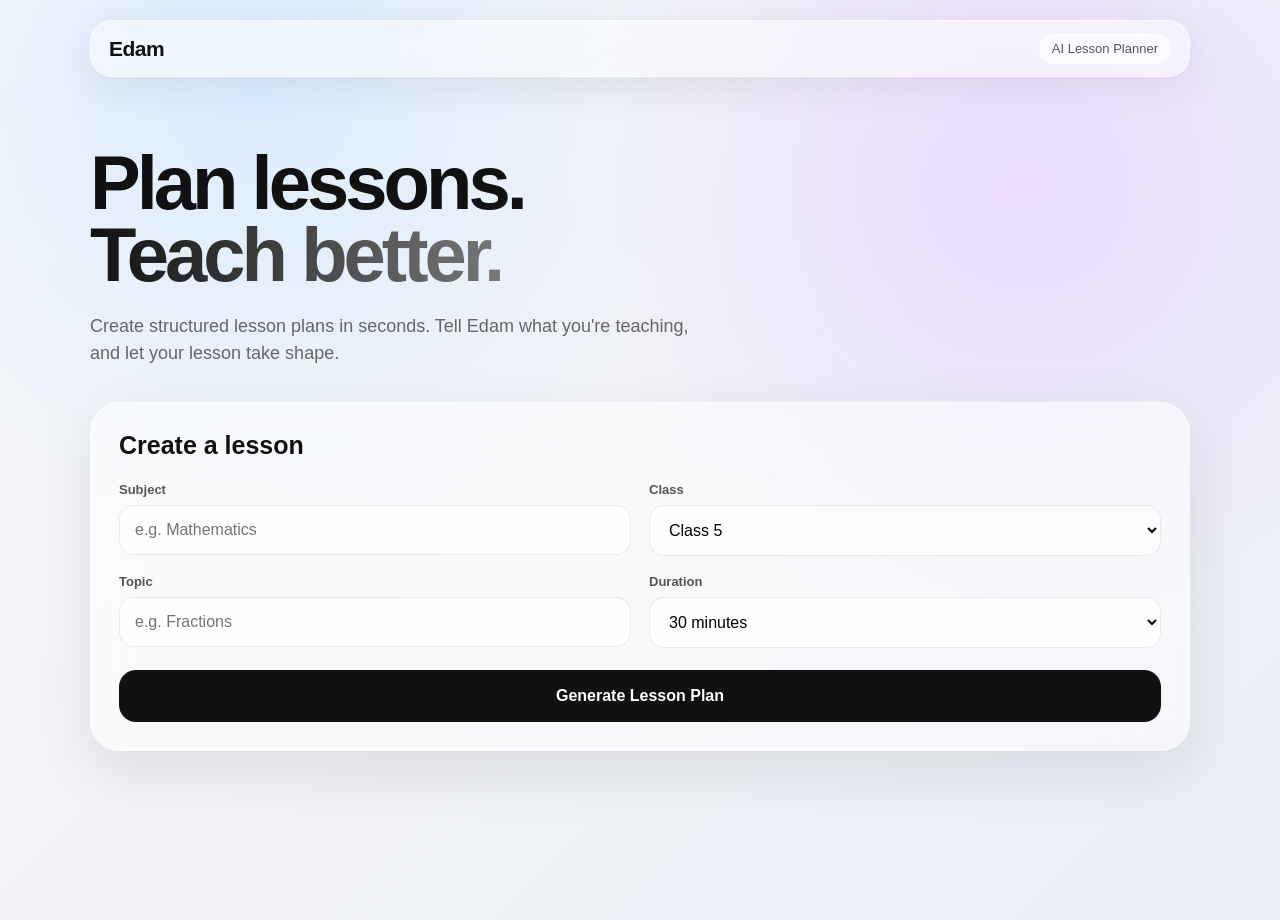
==== index.html @ 09aff88a "Enhance index.html with styling and layout improvements Updated HTML structure and added styles for " ====
<!DOCTYPE html>
<html lang="en">
<head>
  <meta charset="UTF-8">
  <meta name="viewport" content="width=device-width, initial-scale=1.0">
  <title>Edam — AI Lesson Planner</title>

  <style>
    * {
      box-sizing: border-box;
      margin: 0;
      padding: 0;
    }

    body {
      font-family: -apple-system, BlinkMacSystemFont, "SF Pro Display",
        "SF Pro Text", Inter, sans-serif;
      min-height: 100vh;
      color: #111;
      background:
        radial-gradient(circle at 20% 10%, #dcecff 0, transparent 35%),
        radial-gradient(circle at 80% 20%, #eadcff 0, transparent 35%),
        linear-gradient(135deg, #f7f7f9, #e9edf5);
    }

    .nav {
      width: min(1100px, calc(100% - 32px));
      margin: 20px auto;
      padding: 12px 18px;
      display: flex;
      align-items: center;
      justify-content: space-between;
      border: 1px solid rgba(255,255,255,.65);
      border-radius: 22px;
      background: rgba(255,255,255,.45);
      backdrop-filter: blur(24px);
      -webkit-backdrop-filter: blur(24px);
      box-shadow: 0 10px 40px rgba(0,0,0,.08);
    }

    .logo {
      font-size: 21px;
      font-weight: 700;
      letter-spacing: -0.5px;
    }

    .badge {
      padding: 8px 13px;
      border-radius: 999px;
      background: rgba(255,255,255,.65);
      font-size: 13px;
      color: #555;
    }

    .hero {
      width: min(1100px, calc(100% - 32px));
      margin: 70px auto 30px;
    }

    .hero h1 {
      font-size: clamp(42px, 7vw, 76px);
      letter-spacing: -4px;
      line-height: .95;
      max-width: 800px;
    }

    .hero h1 span {
      background: linear-gradient(90deg, #111, #777);
      -webkit-background-clip: text;
      -webkit-text-fill-color: transparent;
    }

    .hero p {
      margin-top: 22px;
      font-size: 18px;
      color: #666;
      max-width: 600px;
      line-height: 1.5;
    }

    .panel {
      width: min(1100px, calc(100% - 32px));
      margin: 35px auto 80px;
      padding: 28px;
      border-radius: 30px;
      background: rgba(255,255,255,.55);
      border: 1px solid rgba(255,255,255,.7);
      backdrop-filter: blur(30px);
      -webkit-backdrop-filter: blur(30px);
      box-shadow: 0 20px 60px rgba(0,0,0,.09);
    }

    .panel h2 {
      font-size: 25px;
      margin-bottom: 22px;
    }

    .grid {
      display: grid;
      grid-template-columns: repeat(2, 1fr);
      gap: 18px;
    }

    .field {
      display: flex;
      flex-direction: column;
      gap: 8px;
    }

    label {
      font-size: 13px;
      font-weight: 600;
      color: #555;
    }

    input,
    select {
      width: 100%;
      padding: 15px;
      border: 1px solid rgba(0,0,0,.08);
      border-radius: 15px;
      background: rgba(255,255,255,.75);
      font: inherit;
      outline: none;
      transition: .2s;
    }

    input:focus,
    select:focus {
      border-color: #777;
      box-shadow: 0 0 0 4px rgba(0,0,0,.05);
    }

    .generate {
      width: 100%;
      margin-top: 22px;
      padding: 17px;
      border: none;
      border-radius: 17px;
      background: #111;
      color: white;
      font-size: 16px;
      font-weight: 600;
      cursor: pointer;
      transition: .2s;
    }

    .generate:hover {
      transform: translateY(-2px);
      box-shadow: 0 10px 25px rgba(0,0,0,.18);
    }

    .result {
      display: none;
      margin-top: 25px;
      padding: 25px;
      border-radius: 22px;
      background: rgba(255,255,255,.65);
      border: 1px solid rgba(255,255,255,.8);
    }

    .result h3 {
      margin-bottom: 15px;
      font-size: 22px;
    }

    .result p,
    .result li {
      color: #444;
      line-height: 1.6;
    }

    .result ul {
      padding-left: 22px;
    }

    .loading {
      opacity: .6;
      pointer-events: none;
    }

    @media (max-width: 650px) {
      .grid {
        grid-template-columns: 1fr;
      }

      .hero {
        margin-top: 50px;
      }

      .panel {
        padding: 20px;
      }

      .hero h1 {
        letter-spacing: -2px;
      }
    }
  </style>
</head>

<body>

  <nav class="nav">
    <div class="logo">Edam</div>
    <div class="badge">AI Lesson Planner</div>
  </nav>

  <section class="hero">
    <h1>Plan lessons.<br><span>Teach better.</span></h1>
    <p>
      Create structured lesson plans in seconds. Tell Edam what you're
      teaching, and let your lesson take shape.
    </p>
  </section>

  <main class="panel">
    <h2>Create a lesson</h2>

    <div class="grid">

      <div class="field">
        <label for="subject">Subject</label>
        <input id="subject" type="text" placeholder="e.g. Mathematics">
      </div>

      <div class="field">
        <label for="classLevel">Class</label>
        <select id="classLevel">
          <option>Class 5</option>
          <option>Class 6</option>
          <option>Class 7</option>
          <option>Class 8</option>
          <option>Class 9</option>
          <option>Class 10</option>
          <option>Class 11</option>
          <option>Class 12</option>
        </select>
      </div>

      <div class="field">
        <label for="topic">Topic</label>
        <input id="topic" type="text" placeholder="e.g. Fractions">
      </div>

      <div class="field">
        <label for="duration">Duration</label>
        <select id="duration">
          <option>30 minutes</option>
          <option>45 minutes</option>
          <option>60 minutes</option>
          <option>90 minutes</option>
        </select>
      </div>

    </div>

    <button class="generate" onclick="generateLesson()">
      Generate Lesson Plan
    </button>

    <div class="result" id="result"></div>
  </main>

  <script>
    function generateLesson() {
      const subject = document.getElementById("subject").value.trim();
      const topic = document.getElementById("topic").value.trim();
      const classLevel = document.getElementById("classLevel").value;
      const duration = document.getElementById("duration").value;

      const result = document.getElementById("result");
      const button = document.querySelector(".generate");

      if (!subject || !topic) {
        alert("Please enter a subject and topic.");
        return;
      }

      button.classList.add("loading");
      button.textContent = "Creating lesson...";

      setTimeout(() => {
        result.style.display = "block";

        result.innerHTML = `
          <h3>${topic} — ${subject}</h3>

          <p><strong>Class:</strong> ${classLevel}</p>
          <p><strong>Duration:</strong> ${duration}</p>

          <br>

          <p><strong>Learning objectives</strong></p>
          <ul>
            <li>Understand the key concepts of ${topic}.</li>
            <li>Explain the topic using simple examples.</li>
            <li>Apply the concept to a practical problem.</li>
          </ul>

          <br>

          <p><strong>Lesson structure</strong></p>
          <ul>
            <li>5 min — Introduction and warm-up</li>
            <li>15 min — Explain the core concept</li>
            <li>15 min — Guided examples</li>
            <li>10 min — Student activity</li>
            <li>5 min — Review and assessment</li>
          </ul>
        `;

        button.classList.remove("loading");
        button.textContent = "Generate Lesson Plan";

        result.scrollIntoView({
          behavior: "smooth",
          block: "center"
        });

      }, 700);
    }
  </script>

</body>
</html>
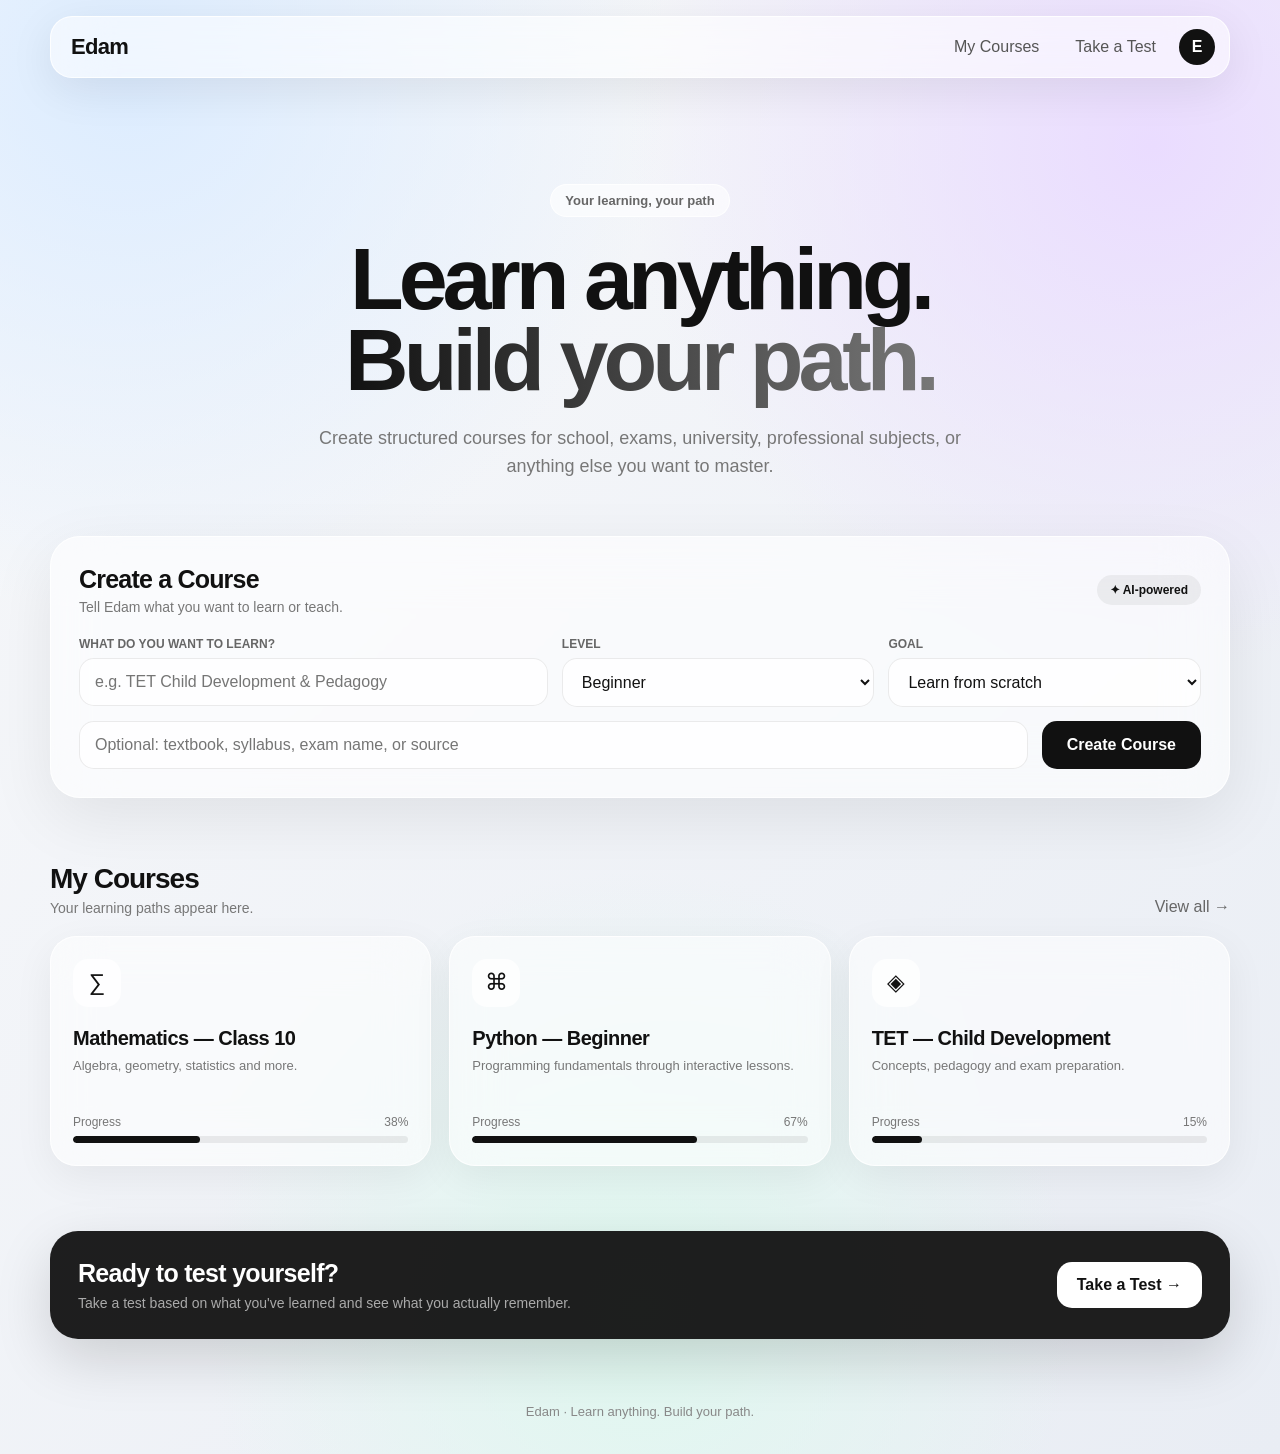
==== commit a49acbed: "Refactor index.html for improved layout and styles Updated the title and various styles in the HTML " ====
--- a/index.html
+++ b/index.html
@@ -3,7 +3,7 @@
 <head>
   <meta charset="UTF-8">
   <meta name="viewport" content="width=device-width, initial-scale=1.0">
-  <title>Edam — AI Lesson Planner</title>
+  <title>Edam — Learn Anything</title>
 
   <style>
     * {
@@ -12,56 +12,129 @@
       padding: 0;
     }
 
+    :root {
+      --text: #111;
+      --muted: #777;
+      --glass: rgba(255,255,255,.58);
+      --border: rgba(255,255,255,.8);
+    }
+
     body {
       font-family: -apple-system, BlinkMacSystemFont, "SF Pro Display",
         "SF Pro Text", Inter, sans-serif;
       min-height: 100vh;
-      color: #111;
+      color: var(--text);
       background:
-        radial-gradient(circle at 20% 10%, #dcecff 0, transparent 35%),
-        radial-gradient(circle at 80% 20%, #eadcff 0, transparent 35%),
-        linear-gradient(135deg, #f7f7f9, #e9edf5);
-    }
+        radial-gradient(circle at 10% 5%, #dcecff 0, transparent 30%),
+        radial-gradient(circle at 90% 10%, #eadcff 0, transparent 30%),
+        radial-gradient(circle at 50% 90%, #dff8ef 0, transparent 30%),
+        linear-gradient(135deg, #f8f9fb, #e9edf4);
+    }
+
+    button,
+    input,
+    select {
+      font: inherit;
+    }
+
+    /* NAV */
 
     .nav {
-      width: min(1100px, calc(100% - 32px));
-      margin: 20px auto;
-      padding: 12px 18px;
+      position: sticky;
+      top: 16px;
+      z-index: 20;
+
+      width: min(1180px, calc(100% - 32px));
+      margin: 16px auto;
+
+      padding: 12px 14px 12px 20px;
+
       display: flex;
       align-items: center;
       justify-content: space-between;
-      border: 1px solid rgba(255,255,255,.65);
+
+      border: 1px solid var(--border);
       border-radius: 22px;
-      background: rgba(255,255,255,.45);
-      backdrop-filter: blur(24px);
-      -webkit-backdrop-filter: blur(24px);
-      box-shadow: 0 10px 40px rgba(0,0,0,.08);
+
+      background: rgba(255,255,255,.55);
+      backdrop-filter: blur(28px);
+      -webkit-backdrop-filter: blur(28px);
+
+      box-shadow: 0 12px 45px rgba(0,0,0,.08);
     }
 
     .logo {
-      font-size: 21px;
-      font-weight: 700;
-      letter-spacing: -0.5px;
-    }
-
-    .badge {
-      padding: 8px 13px;
+      font-size: 22px;
+      font-weight: 750;
+      letter-spacing: -0.7px;
+    }
+
+    .nav-right {
+      display: flex;
+      align-items: center;
+      gap: 10px;
+    }
+
+    .nav-link {
+      border: none;
+      background: transparent;
+      padding: 9px 13px;
+      border-radius: 12px;
+      cursor: pointer;
+      color: #555;
+    }
+
+    .nav-link:hover {
+      background: rgba(255,255,255,.7);
+      color: #111;
+    }
+
+    .avatar {
+      width: 36px;
+      height: 36px;
+      border-radius: 50%;
+      display: grid;
+      place-items: center;
+      background: #111;
+      color: white;
+      font-weight: 650;
+    }
+
+    /* GENERAL */
+
+    .container {
+      width: min(1180px, calc(100% - 32px));
+      margin: auto;
+    }
+
+    /* HERO */
+
+    .hero {
+      padding: 90px 0 55px;
+      text-align: center;
+    }
+
+    .eyebrow {
+      display: inline-flex;
+      padding: 8px 14px;
       border-radius: 999px;
-      background: rgba(255,255,255,.65);
+
+      background: rgba(255,255,255,.6);
+      border: 1px solid rgba(255,255,255,.8);
+
+      color: #666;
       font-size: 13px;
-      color: #555;
-    }
-
-    .hero {
-      width: min(1100px, calc(100% - 32px));
-      margin: 70px auto 30px;
+      font-weight: 600;
+
+      backdrop-filter: blur(15px);
     }
 
     .hero h1 {
-      font-size: clamp(42px, 7vw, 76px);
-      letter-spacing: -4px;
-      line-height: .95;
-      max-width: 800px;
+      margin-top: 22px;
+
+      font-size: clamp(48px, 8vw, 88px);
+      line-height: .92;
+      letter-spacing: -5px;
     }
 
     .hero h1 span {
@@ -71,129 +144,409 @@
     }
 
     .hero p {
-      margin-top: 22px;
+      max-width: 650px;
+      margin: 24px auto 0;
+
+      color: var(--muted);
       font-size: 18px;
-      color: #666;
-      max-width: 600px;
-      line-height: 1.5;
-    }
-
-    .panel {
-      width: min(1100px, calc(100% - 32px));
-      margin: 35px auto 80px;
+      line-height: 1.55;
+    }
+
+    /* CREATE CARD */
+
+    .create-card {
       padding: 28px;
       border-radius: 30px;
-      background: rgba(255,255,255,.55);
-      border: 1px solid rgba(255,255,255,.7);
+
+      background: var(--glass);
+      border: 1px solid var(--border);
+
       backdrop-filter: blur(30px);
       -webkit-backdrop-filter: blur(30px);
-      box-shadow: 0 20px 60px rgba(0,0,0,.09);
-    }
-
-    .panel h2 {
+
+      box-shadow: 0 20px 65px rgba(0,0,0,.08);
+    }
+
+    .create-top {
+      display: flex;
+      align-items: center;
+      justify-content: space-between;
+      gap: 20px;
+      margin-bottom: 22px;
+    }
+
+    .create-top h2 {
       font-size: 25px;
-      margin-bottom: 22px;
-    }
-
-    .grid {
+      letter-spacing: -.8px;
+    }
+
+    .create-top p {
+      color: var(--muted);
+      font-size: 14px;
+      margin-top: 5px;
+    }
+
+    .ai-badge {
+      padding: 8px 13px;
+      border-radius: 999px;
+      background: rgba(17,17,17,.06);
+      font-size: 12px;
+      font-weight: 650;
+      white-space: nowrap;
+    }
+
+    .form-grid {
       display: grid;
-      grid-template-columns: repeat(2, 1fr);
-      gap: 18px;
-    }
-
-    .field {
-      display: flex;
-      flex-direction: column;
-      gap: 8px;
-    }
-
-    label {
-      font-size: 13px;
-      font-weight: 600;
-      color: #555;
-    }
-
-    input,
-    select {
+      grid-template-columns: 1.5fr 1fr 1fr;
+      gap: 14px;
+    }
+
+    .field label {
+      display: block;
+      margin-bottom: 7px;
+      font-size: 12px;
+      font-weight: 650;
+      color: #666;
+    }
+
+    .field input,
+    .field select {
       width: 100%;
-      padding: 15px;
+      padding: 14px 15px;
+
       border: 1px solid rgba(0,0,0,.08);
       border-radius: 15px;
+
+      outline: none;
       background: rgba(255,255,255,.75);
-      font: inherit;
+
+      color: #111;
+    }
+
+    .field input:focus,
+    .field select:focus {
+      border-color: #777;
+      box-shadow: 0 0 0 4px rgba(0,0,0,.045);
+    }
+
+    .source-row {
+      margin-top: 14px;
+      display: grid;
+      grid-template-columns: 1fr auto;
+      gap: 14px;
+    }
+
+    .source-input {
+      width: 100%;
+      padding: 14px 15px;
+
+      border: 1px solid rgba(0,0,0,.08);
+      border-radius: 15px;
+
+      background: rgba(255,255,255,.75);
       outline: none;
-      transition: .2s;
-    }
-
-    input:focus,
-    select:focus {
-      border-color: #777;
-      box-shadow: 0 0 0 4px rgba(0,0,0,.05);
-    }
-
-    .generate {
-      width: 100%;
-      margin-top: 22px;
-      padding: 17px;
+    }
+
+    .create-button {
       border: none;
-      border-radius: 17px;
+      border-radius: 15px;
+
+      padding: 0 25px;
+
       background: #111;
       color: white;
-      font-size: 16px;
-      font-weight: 600;
+
+      font-weight: 650;
       cursor: pointer;
+
       transition: .2s;
     }
 
-    .generate:hover {
+    .create-button:hover {
       transform: translateY(-2px);
       box-shadow: 0 10px 25px rgba(0,0,0,.18);
     }
 
-    .result {
+    /* COURSES */
+
+    .section {
+      margin: 65px 0;
+    }
+
+    .section-heading {
+      display: flex;
+      align-items: end;
+      justify-content: space-between;
+      margin-bottom: 20px;
+    }
+
+    .section-heading h2 {
+      font-size: 28px;
+      letter-spacing: -1px;
+    }
+
+    .section-heading p {
+      color: var(--muted);
+      margin-top: 5px;
+      font-size: 14px;
+    }
+
+    .view-all {
+      border: none;
+      background: transparent;
+      color: #666;
+      cursor: pointer;
+    }
+
+    .courses {
+      display: grid;
+      grid-template-columns: repeat(3, 1fr);
+      gap: 18px;
+    }
+
+    .course {
+      position: relative;
+      overflow: hidden;
+
+      padding: 22px;
+
+      min-height: 230px;
+
+      border-radius: 26px;
+
+      background: rgba(255,255,255,.55);
+      border: 1px solid var(--border);
+
+      backdrop-filter: blur(25px);
+      -webkit-backdrop-filter: blur(25px);
+
+      box-shadow: 0 12px 40px rgba(0,0,0,.06);
+
+      cursor: pointer;
+      transition: .25s;
+    }
+
+    .course:hover {
+      transform: translateY(-5px);
+      box-shadow: 0 20px 50px rgba(0,0,0,.1);
+    }
+
+    .course-icon {
+      width: 48px;
+      height: 48px;
+
+      display: grid;
+      place-items: center;
+
+      border-radius: 15px;
+
+      background: rgba(255,255,255,.75);
+
+      font-size: 23px;
+    }
+
+    .course h3 {
+      margin-top: 20px;
+      font-size: 20px;
+      letter-spacing: -.5px;
+    }
+
+    .course p {
+      margin-top: 7px;
+      color: var(--muted);
+      font-size: 13px;
+      line-height: 1.45;
+    }
+
+    .progress {
+      position: absolute;
+      bottom: 22px;
+      left: 22px;
+      right: 22px;
+    }
+
+    .progress-info {
+      display: flex;
+      justify-content: space-between;
+      margin-bottom: 7px;
+
+      font-size: 12px;
+      color: #777;
+    }
+
+    .progress-bar {
+      height: 7px;
+      border-radius: 999px;
+      background: rgba(0,0,0,.07);
+      overflow: hidden;
+    }
+
+    .progress-fill {
+      height: 100%;
+      width: 38%;
+      border-radius: inherit;
+      background: #111;
+    }
+
+    .course:nth-child(2) .progress-fill {
+      width: 67%;
+    }
+
+    .course:nth-child(3) .progress-fill {
+      width: 15%;
+    }
+
+    /* TEST */
+
+    .test-banner {
+      padding: 28px;
+
+      display: flex;
+      align-items: center;
+      justify-content: space-between;
+      gap: 25px;
+
+      border-radius: 28px;
+
+      background: rgba(17,17,17,.94);
+      color: white;
+
+      box-shadow: 0 20px 55px rgba(0,0,0,.15);
+    }
+
+    .test-banner h2 {
+      font-size: 25px;
+      letter-spacing: -.7px;
+    }
+
+    .test-banner p {
+      margin-top: 7px;
+      color: #aaa;
+      font-size: 14px;
+    }
+
+    .test-button {
+      border: none;
+      border-radius: 15px;
+      padding: 14px 20px;
+
+      background: white;
+      color: #111;
+
+      font-weight: 650;
+      cursor: pointer;
+      white-space: nowrap;
+    }
+
+    /* FOOTER */
+
+    footer {
+      width: min(1180px, calc(100% - 32px));
+      margin: 0 auto 35px;
+
+      text-align: center;
+      color: #888;
+      font-size: 13px;
+    }
+
+    /* MODAL */
+
+    .modal {
       display: none;
+
+      position: fixed;
+      inset: 0;
+      z-index: 100;
+
+      padding: 20px;
+
+      align-items: center;
+      justify-content: center;
+
+      background: rgba(0,0,0,.25);
+      backdrop-filter: blur(10px);
+    }
+
+    .modal-card {
+      width: min(600px, 100%);
+
+      padding: 30px;
+
+      border-radius: 28px;
+
+      background: rgba(255,255,255,.9);
+
+      box-shadow: 0 30px 100px rgba(0,0,0,.2);
+    }
+
+    .modal-card h2 {
+      font-size: 28px;
+    }
+
+    .modal-card p {
+      margin-top: 10px;
+      color: #666;
+      line-height: 1.5;
+    }
+
+    .modal-actions {
       margin-top: 25px;
-      padding: 25px;
-      border-radius: 22px;
-      background: rgba(255,255,255,.65);
-      border: 1px solid rgba(255,255,255,.8);
-    }
-
-    .result h3 {
-      margin-bottom: 15px;
-      font-size: 22px;
-    }
-
-    .result p,
-    .result li {
-      color: #444;
-      line-height: 1.6;
-    }
-
-    .result ul {
-      padding-left: 22px;
-    }
-
-    .loading {
-      opacity: .6;
-      pointer-events: none;
-    }
-
-    @media (max-width: 650px) {
-      .grid {
+      display: flex;
+      justify-content: flex-end;
+      gap: 10px;
+    }
+
+    .close-button {
+      border: none;
+      padding: 12px 18px;
+      border-radius: 13px;
+      background: #eee;
+      cursor: pointer;
+    }
+
+    @media (max-width: 800px) {
+      .form-grid {
         grid-template-columns: 1fr;
       }
 
+      .source-row {
+        grid-template-columns: 1fr;
+      }
+
+      .create-button {
+        padding: 15px;
+      }
+
+      .courses {
+        grid-template-columns: 1fr;
+      }
+
+      .test-banner {
+        align-items: flex-start;
+        flex-direction: column;
+      }
+    }
+
+    @media (max-width: 550px) {
+      .nav-link {
+        display: none;
+      }
+
       .hero {
-        margin-top: 50px;
-      }
-
-      .panel {
+        padding-top: 65px;
+      }
+
+      .hero h1 {
+        letter-spacing: -3px;
+      }
+
+      .create-card {
         padding: 20px;
       }
 
-      .hero h1 {
-        letter-spacing: -2px;
+      .create-top {
+        align-items: flex-start;
+        flex-direction: column;
       }
     }
   </style>
@@ -203,123 +556,442 @@
 
   <nav class="nav">
     <div class="logo">Edam</div>
-    <div class="badge">AI Lesson Planner</div>
+
+    <div class="nav-right">
+      <button class="nav-link" onclick="scrollToCourses()">My Courses</button>
+      <button class="nav-link" onclick="openTest()">Take a Test</button>
+      <div class="avatar">E</div>
+    </div>
   </nav>
 
-  <section class="hero">
-    <h1>Plan lessons.<br><span>Teach better.</span></h1>
+
+  <section class="hero container">
+
+    <div class="eyebrow">Your learning, your path</div>
+
+    <h1>
+      Learn anything.<br>
+      <span>Build your path.</span>
+    </h1>
+
     <p>
-      Create structured lesson plans in seconds. Tell Edam what you're
-      teaching, and let your lesson take shape.
+      Create structured courses for school, exams, university,
+      professional subjects, or anything else you want to master.
     </p>
+
   </section>
 
-  <main class="panel">
-    <h2>Create a lesson</h2>
-
-    <div class="grid">
-
-      <div class="field">
-        <label for="subject">Subject</label>
-        <input id="subject" type="text" placeholder="e.g. Mathematics">
+
+  <main class="container">
+
+    <section class="create-card">
+
+      <div class="create-top">
+
+        <div>
+          <h2>Create a Course</h2>
+          <p>Tell Edam what you want to learn or teach.</p>
+        </div>
+
+        <div class="ai-badge">
+          ✦ AI-powered
+        </div>
+
       </div>
 
-      <div class="field">
-        <label for="classLevel">Class</label>
-        <select id="classLevel">
-          <option>Class 5</option>
-          <option>Class 6</option>
-          <option>Class 7</option>
-          <option>Class 8</option>
-          <option>Class 9</option>
-          <option>Class 10</option>
-          <option>Class 11</option>
-          <option>Class 12</option>
-        </select>
+
+      <div class="form-grid">
+
+        <div class="field">
+          <label>WHAT DO YOU WANT TO LEARN?</label>
+
+          <input
+            id="courseName"
+            type="text"
+            placeholder="e.g. TET Child Development & Pedagogy"
+          >
+        </div>
+
+
+        <div class="field">
+          <label>LEVEL</label>
+
+          <select id="level">
+            <option>Beginner</option>
+            <option>School</option>
+            <option>High School</option>
+            <option>University</option>
+            <option>Competitive Exam</option>
+            <option>Professional</option>
+            <option>Advanced</option>
+          </select>
+        </div>
+
+
+        <div class="field">
+          <label>GOAL</label>
+
+          <select id="goal">
+            <option>Learn from scratch</option>
+            <option>Prepare for an exam</option>
+            <option>Revise</option>
+            <option>Teach this subject</option>
+            <option>Master the subject</option>
+          </select>
+        </div>
+
       </div>
 
-      <div class="field">
-        <label for="topic">Topic</label>
-        <input id="topic" type="text" placeholder="e.g. Fractions">
+
+      <div class="source-row">
+
+        <input
+          id="source"
+          class="source-input"
+          type="text"
+          placeholder="Optional: textbook, syllabus, exam name, or source"
+        >
+
+        <button class="create-button" onclick="createCourse()">
+          Create Course
+        </button>
+
       </div>
 
-      <div class="field">
-        <label for="duration">Duration</label>
-        <select id="duration">
-          <option>30 minutes</option>
-          <option>45 minutes</option>
-          <option>60 minutes</option>
-          <option>90 minutes</option>
-        </select>
+    </section>
+
+
+    <section class="section" id="coursesSection">
+
+      <div class="section-heading">
+
+        <div>
+          <h2>My Courses</h2>
+          <p>Your learning paths appear here.</p>
+        </div>
+
+        <button class="view-all">
+          View all →
+        </button>
+
       </div>
 
+
+      <div class="courses" id="courses">
+
+        <article class="course" onclick="openCourse('Mathematics — Class 10')">
+
+          <div class="course-icon">∑</div>
+
+          <h3>Mathematics — Class 10</h3>
+
+          <p>
+            Algebra, geometry, statistics and more.
+          </p>
+
+          <div class="progress">
+
+            <div class="progress-info">
+              <span>Progress</span>
+              <span>38%</span>
+            </div>
+
+            <div class="progress-bar">
+              <div class="progress-fill"></div>
+            </div>
+
+          </div>
+
+        </article>
+
+
+        <article class="course" onclick="openCourse('Python — Beginner')">
+
+          <div class="course-icon">⌘</div>
+
+          <h3>Python — Beginner</h3>
+
+          <p>
+            Programming fundamentals through
+            interactive lessons.
+          </p>
+
+          <div class="progress">
+
+            <div class="progress-info">
+              <span>Progress</span>
+              <span>67%</span>
+            </div>
+
+            <div class="progress-bar">
+              <div class="progress-fill"></div>
+            </div>
+
+          </div>
+
+        </article>
+
+
+        <article class="course" onclick="openCourse('TET — Child Development')">
+
+          <div class="course-icon">◈</div>
+
+          <h3>TET — Child Development</h3>
+
+          <p>
+            Concepts, pedagogy and exam preparation.
+          </p>
+
+          <div class="progress">
+
+            <div class="progress-info">
+              <span>Progress</span>
+              <span>15%</span>
+            </div>
+
+            <div class="progress-bar">
+              <div class="progress-fill"></div>
+            </div>
+
+          </div>
+
+        </article>
+
+      </div>
+
+    </section>
+
+
+    <section class="section">
+
+      <div class="test-banner">
+
+        <div>
+          <h2>Ready to test yourself?</h2>
+
+          <p>
+            Take a test based on what you've learned
+            and see what you actually remember.
+          </p>
+        </div>
+
+        <button class="test-button" onclick="openTest()">
+          Take a Test →
+        </button>
+
+      </div>
+
+    </section>
+
+  </main>
+
+
+  <footer>
+    Edam · Learn anything. Build your path.
+  </footer>
+
+
+  <div class="modal" id="modal">
+
+    <div class="modal-card">
+
+      <h2 id="modalTitle">Course</h2>
+
+      <p id="modalText">
+        Your learning path will appear here.
+      </p>
+
+      <div class="modal-actions">
+
+        <button class="close-button" onclick="closeModal()">
+          Close
+        </button>
+
+      </div>
+
     </div>
 
-    <button class="generate" onclick="generateLesson()">
-      Generate Lesson Plan
-    </button>
-
-    <div class="result" id="result"></div>
-  </main>
+  </div>
+
 
   <script>
-    function generateLesson() {
-      const subject = document.getElementById("subject").value.trim();
-      const topic = document.getElementById("topic").value.trim();
-      const classLevel = document.getElementById("classLevel").value;
-      const duration = document.getElementById("duration").value;
-
-      const result = document.getElementById("result");
-      const button = document.querySelector(".generate");
-
-      if (!subject || !topic) {
-        alert("Please enter a subject and topic.");
+
+    function createCourse() {
+
+      const name =
+        document.getElementById("courseName").value.trim();
+
+      const level =
+        document.getElementById("level").value;
+
+      const goal =
+        document.getElementById("goal").value;
+
+      const source =
+        document.getElementById("source").value.trim();
+
+      if (!name) {
+
+        alert("Tell Edam what you want to learn or teach.");
+
         return;
       }
 
-      button.classList.add("loading");
-      button.textContent = "Creating lesson...";
-
-      setTimeout(() => {
-        result.style.display = "block";
-
-        result.innerHTML = `
-          <h3>${topic} — ${subject}</h3>
-
-          <p><strong>Class:</strong> ${classLevel}</p>
-          <p><strong>Duration:</strong> ${duration}</p>
-
-          <br>
-
-          <p><strong>Learning objectives</strong></p>
-          <ul>
-            <li>Understand the key concepts of ${topic}.</li>
-            <li>Explain the topic using simple examples.</li>
-            <li>Apply the concept to a practical problem.</li>
-          </ul>
-
-          <br>
-
-          <p><strong>Lesson structure</strong></p>
-          <ul>
-            <li>5 min — Introduction and warm-up</li>
-            <li>15 min — Explain the core concept</li>
-            <li>15 min — Guided examples</li>
-            <li>10 min — Student activity</li>
-            <li>5 min — Review and assessment</li>
-          </ul>
-        `;
-
-        button.classList.remove("loading");
-        button.textContent = "Generate Lesson Plan";
-
-        result.scrollIntoView({
-          behavior: "smooth",
-          block: "center"
+      const courseGrid =
+        document.getElementById("courses");
+
+      const card =
+        document.createElement("article");
+
+      card.className = "course";
+
+      card.onclick = function() {
+        openCourse(name);
+      };
+
+      card.innerHTML = `
+
+        <div class="course-icon">✦</div>
+
+        <h3>${escapeHTML(name)}</h3>
+
+        <p>
+          ${escapeHTML(level)} ·
+          ${escapeHTML(goal)}
+          ${source ? " · Source added" : ""}
+        </p>
+
+        <div class="progress">
+
+          <div class="progress-info">
+            <span>Progress</span>
+            <span>0%</span>
+          </div>
+
+          <div class="progress-bar">
+            <div
+              class="progress-fill"
+              style="width:0%"
+            ></div>
+          </div>
+
+        </div>
+      `;
+
+      courseGrid.prepend(card);
+
+      document.getElementById("courseName").value = "";
+      document.getElementById("source").value = "";
+
+      openCourse(name);
+
+    }
+
+
+    function openCourse(name) {
+
+      document.getElementById("modalTitle").textContent =
+        name;
+
+      document.getElementById("modalText").innerHTML = `
+
+        <strong>Your learning path is being prepared.</strong>
+
+        <br><br>
+
+        In the full Edam system, this course will contain:
+
+        <br><br>
+
+        📚 Units<br>
+        📖 Lessons<br>
+        🧠 Practice<br>
+        📝 Tests<br>
+        📊 Progress & mastery
+
+        <br><br>
+
+        Courses will eventually be generated from
+        selected syllabi and trusted learning sources.
+
+      `;
+
+      document.getElementById("modal").style.display =
+        "flex";
+
+    }
+
+
+    function openTest() {
+
+      document.getElementById("modalTitle").textContent =
+        "Take a Test";
+
+      document.getElementById("modalText").innerHTML = `
+
+        Choose a course and Edam will create
+        an assessment based on the material you've studied.
+
+        <br><br>
+
+        The full version will support:
+
+        <br><br>
+
+        • Multiple-choice questions<br>
+        • Short answers<br>
+        • Difficulty levels<br>
+        • Timed tests<br>
+        • Explanations<br>
+        • Scores and mastery
+
+      `;
+
+      document.getElementById("modal").style.display =
+        "flex";
+
+    }
+
+
+    function closeModal() {
+
+      document.getElementById("modal").style.display =
+        "none";
+
+    }
+
+
+    function scrollToCourses() {
+
+      document.getElementById("coursesSection")
+        .scrollIntoView({
+          behavior: "smooth"
         });
 
-      }, 700);
-    }
+    }
+
+
+    function escapeHTML(text) {
+
+      const div =
+        document.createElement("div");
+
+      div.textContent = text;
+
+      return div.innerHTML;
+
+    }
+
+
+    document.getElementById("modal")
+      .addEventListener("click", function(event) {
+
+        if (event.target === this) {
+          closeModal();
+        }
+
+      });
+
   </script>
 
 </body>
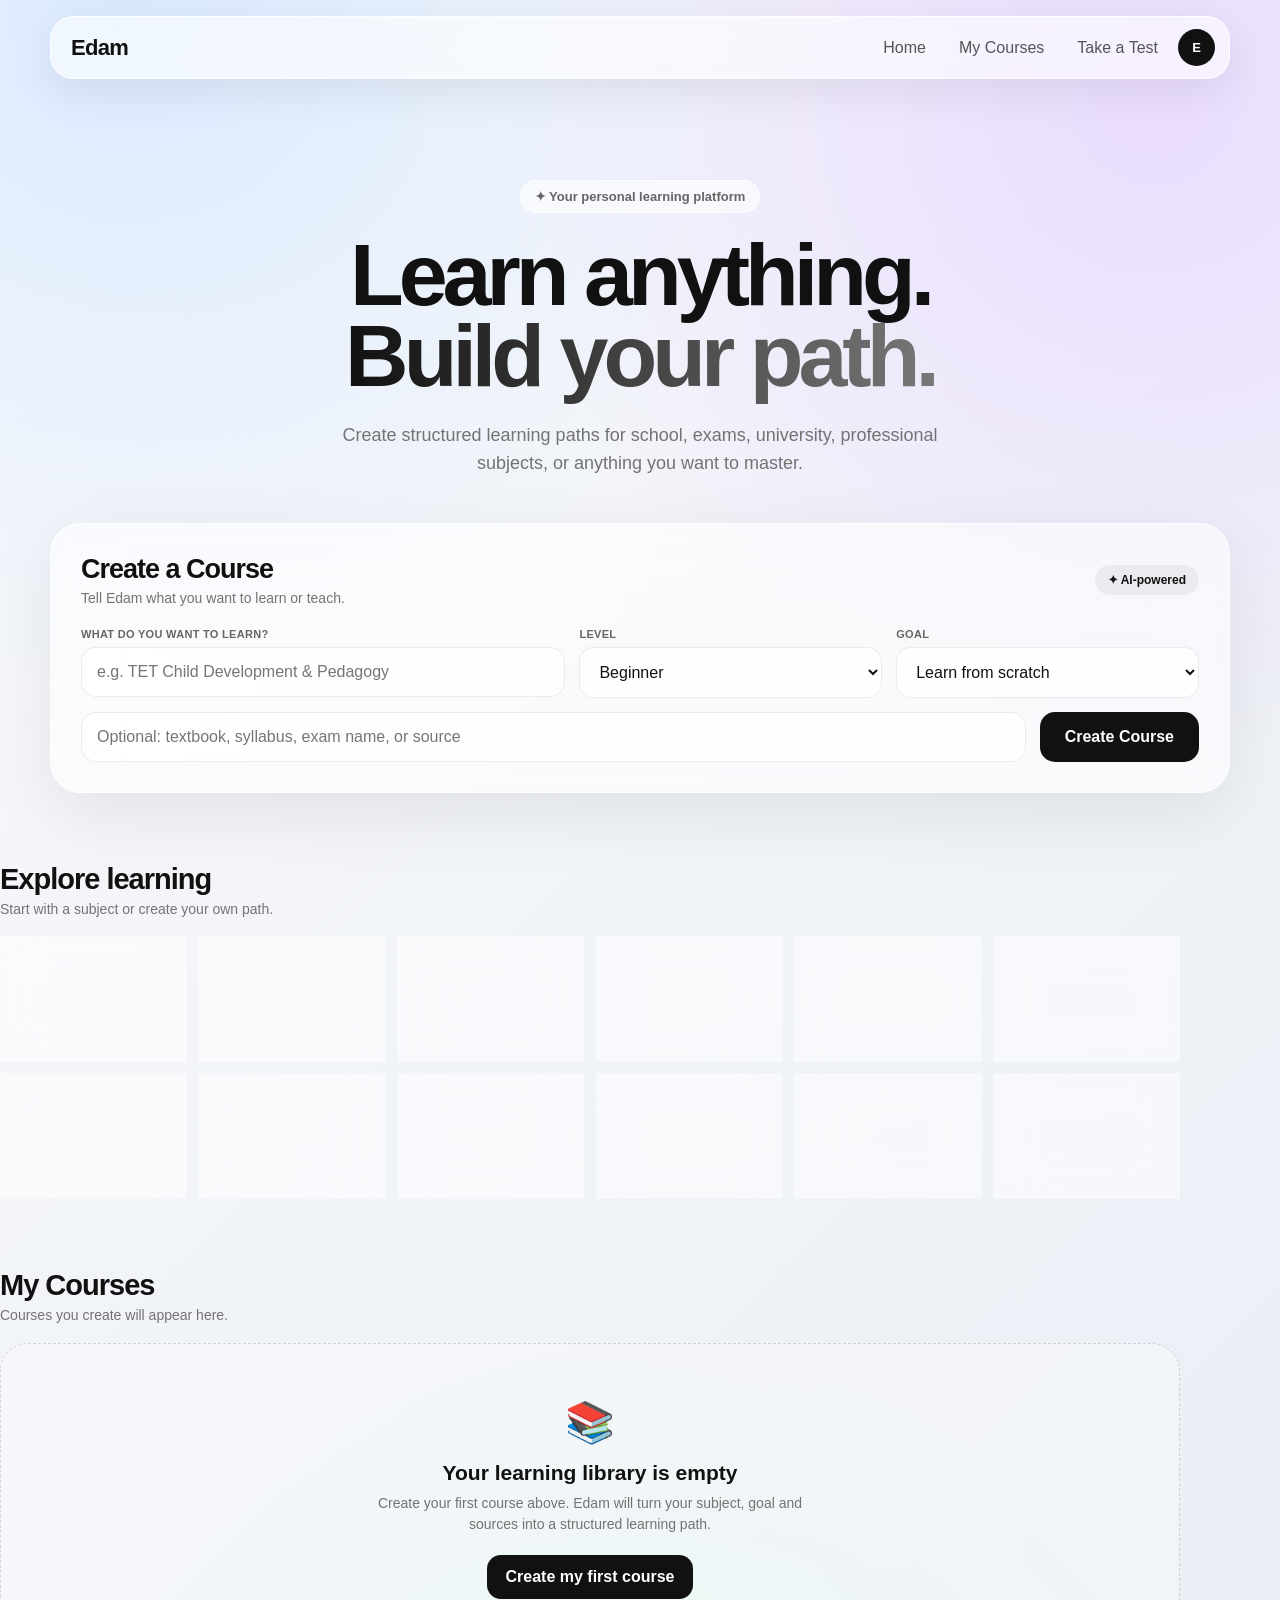
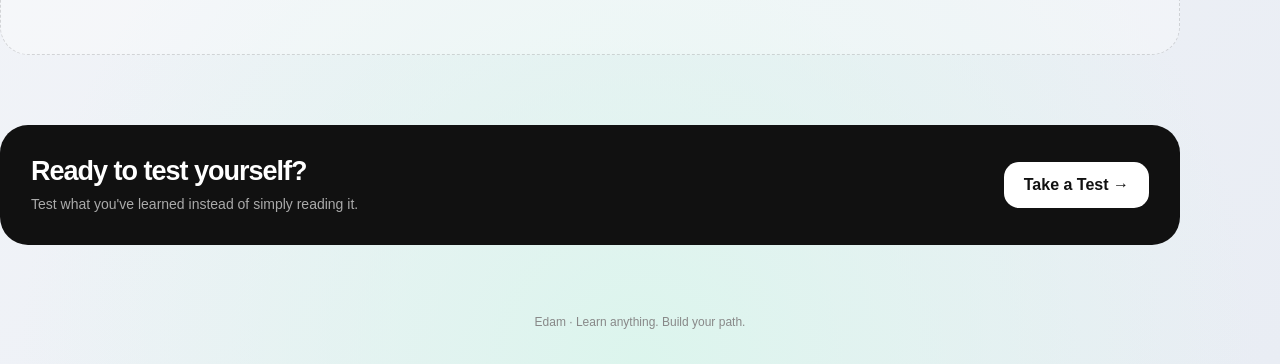
==== commit 2835ee94: "Change print statement from 'Hello' to 'Goodbye'" ====
--- a/index.html
+++ b/index.html
@@ -1,573 +1,744 @@
 <!DOCTYPE html>
 <html lang="en">
 <head>
-  <meta charset="UTF-8">
-  <meta name="viewport" content="width=device-width, initial-scale=1.0">
-  <title>Edam — Learn Anything</title>
-
-  <style>
-    * {
-      box-sizing: border-box;
-      margin: 0;
-      padding: 0;
-    }
-
-    :root {
-      --text: #111;
-      --muted: #777;
-      --glass: rgba(255,255,255,.58);
-      --border: rgba(255,255,255,.8);
-    }
-
-    body {
-      font-family: -apple-system, BlinkMacSystemFont, "SF Pro Display",
-        "SF Pro Text", Inter, sans-serif;
-      min-height: 100vh;
-      color: var(--text);
-      background:
-        radial-gradient(circle at 10% 5%, #dcecff 0, transparent 30%),
-        radial-gradient(circle at 90% 10%, #eadcff 0, transparent 30%),
-        radial-gradient(circle at 50% 90%, #dff8ef 0, transparent 30%),
-        linear-gradient(135deg, #f8f9fb, #e9edf4);
-    }
-
-    button,
-    input,
-    select {
-      font: inherit;
-    }
-
-    /* NAV */
-
-    .nav {
-      position: sticky;
-      top: 16px;
-      z-index: 20;
-
-      width: min(1180px, calc(100% - 32px));
-      margin: 16px auto;
-
-      padding: 12px 14px 12px 20px;
-
-      display: flex;
-      align-items: center;
-      justify-content: space-between;
-
-      border: 1px solid var(--border);
-      border-radius: 22px;
-
-      background: rgba(255,255,255,.55);
-      backdrop-filter: blur(28px);
-      -webkit-backdrop-filter: blur(28px);
-
-      box-shadow: 0 12px 45px rgba(0,0,0,.08);
-    }
-
-    .logo {
-      font-size: 22px;
-      font-weight: 750;
-      letter-spacing: -0.7px;
-    }
-
-    .nav-right {
-      display: flex;
-      align-items: center;
-      gap: 10px;
-    }
-
-    .nav-link {
-      border: none;
-      background: transparent;
-      padding: 9px 13px;
-      border-radius: 12px;
-      cursor: pointer;
-      color: #555;
-    }
-
-    .nav-link:hover {
-      background: rgba(255,255,255,.7);
-      color: #111;
-    }
-
-    .avatar {
-      width: 36px;
-      height: 36px;
-      border-radius: 50%;
-      display: grid;
-      place-items: center;
-      background: #111;
-      color: white;
-      font-weight: 650;
-    }
-
-    /* GENERAL */
-
-    .container {
-      width: min(1180px, calc(100% - 32px));
-      margin: auto;
-    }
-
-    /* HERO */
-
-    .hero {
-      padding: 90px 0 55px;
-      text-align: center;
-    }
-
-    .eyebrow {
-      display: inline-flex;
-      padding: 8px 14px;
-      border-radius: 999px;
-
-      background: rgba(255,255,255,.6);
-      border: 1px solid rgba(255,255,255,.8);
-
-      color: #666;
-      font-size: 13px;
-      font-weight: 600;
-
-      backdrop-filter: blur(15px);
-    }
-
-    .hero h1 {
-      margin-top: 22px;
-
-      font-size: clamp(48px, 8vw, 88px);
-      line-height: .92;
-      letter-spacing: -5px;
-    }
-
-    .hero h1 span {
-      background: linear-gradient(90deg, #111, #777);
-      -webkit-background-clip: text;
-      -webkit-text-fill-color: transparent;
-    }
-
-    .hero p {
-      max-width: 650px;
-      margin: 24px auto 0;
-
-      color: var(--muted);
-      font-size: 18px;
-      line-height: 1.55;
-    }
-
-    /* CREATE CARD */
-
-    .create-card {
-      padding: 28px;
-      border-radius: 30px;
-
-      background: var(--glass);
-      border: 1px solid var(--border);
-
-      backdrop-filter: blur(30px);
-      -webkit-backdrop-filter: blur(30px);
-
-      box-shadow: 0 20px 65px rgba(0,0,0,.08);
-    }
-
-    .create-top {
-      display: flex;
-      align-items: center;
-      justify-content: space-between;
-      gap: 20px;
-      margin-bottom: 22px;
-    }
-
-    .create-top h2 {
-      font-size: 25px;
-      letter-spacing: -.8px;
-    }
-
-    .create-top p {
-      color: var(--muted);
-      font-size: 14px;
-      margin-top: 5px;
-    }
-
-    .ai-badge {
-      padding: 8px 13px;
-      border-radius: 999px;
-      background: rgba(17,17,17,.06);
-      font-size: 12px;
-      font-weight: 650;
-      white-space: nowrap;
-    }
-
-    .form-grid {
-      display: grid;
-      grid-template-columns: 1.5fr 1fr 1fr;
-      gap: 14px;
-    }
-
-    .field label {
-      display: block;
-      margin-bottom: 7px;
-      font-size: 12px;
-      font-weight: 650;
-      color: #666;
-    }
-
-    .field input,
-    .field select {
-      width: 100%;
-      padding: 14px 15px;
-
-      border: 1px solid rgba(0,0,0,.08);
-      border-radius: 15px;
-
-      outline: none;
-      background: rgba(255,255,255,.75);
-
-      color: #111;
-    }
-
-    .field input:focus,
-    .field select:focus {
-      border-color: #777;
-      box-shadow: 0 0 0 4px rgba(0,0,0,.045);
-    }
-
-    .source-row {
-      margin-top: 14px;
-      display: grid;
-      grid-template-columns: 1fr auto;
-      gap: 14px;
-    }
-
-    .source-input {
-      width: 100%;
-      padding: 14px 15px;
-
-      border: 1px solid rgba(0,0,0,.08);
-      border-radius: 15px;
-
-      background: rgba(255,255,255,.75);
-      outline: none;
-    }
-
-    .create-button {
-      border: none;
-      border-radius: 15px;
-
-      padding: 0 25px;
-
-      background: #111;
-      color: white;
-
-      font-weight: 650;
-      cursor: pointer;
-
-      transition: .2s;
-    }
-
-    .create-button:hover {
-      transform: translateY(-2px);
-      box-shadow: 0 10px 25px rgba(0,0,0,.18);
-    }
-
-    /* COURSES */
-
-    .section {
-      margin: 65px 0;
-    }
-
-    .section-heading {
-      display: flex;
-      align-items: end;
-      justify-content: space-between;
-      margin-bottom: 20px;
-    }
-
-    .section-heading h2 {
-      font-size: 28px;
-      letter-spacing: -1px;
-    }
-
-    .section-heading p {
-      color: var(--muted);
-      margin-top: 5px;
-      font-size: 14px;
-    }
-
-    .view-all {
-      border: none;
-      background: transparent;
-      color: #666;
-      cursor: pointer;
-    }
-
-    .courses {
-      display: grid;
-      grid-template-columns: repeat(3, 1fr);
-      gap: 18px;
-    }
-
-    .course {
-      position: relative;
-      overflow: hidden;
-
-      padding: 22px;
-
-      min-height: 230px;
-
-      border-radius: 26px;
-
-      background: rgba(255,255,255,.55);
-      border: 1px solid var(--border);
-
-      backdrop-filter: blur(25px);
-      -webkit-backdrop-filter: blur(25px);
-
-      box-shadow: 0 12px 40px rgba(0,0,0,.06);
-
-      cursor: pointer;
-      transition: .25s;
-    }
-
-    .course:hover {
-      transform: translateY(-5px);
-      box-shadow: 0 20px 50px rgba(0,0,0,.1);
-    }
-
-    .course-icon {
-      width: 48px;
-      height: 48px;
-
-      display: grid;
-      place-items: center;
-
-      border-radius: 15px;
-
-      background: rgba(255,255,255,.75);
-
-      font-size: 23px;
-    }
-
-    .course h3 {
-      margin-top: 20px;
-      font-size: 20px;
-      letter-spacing: -.5px;
-    }
-
-    .course p {
-      margin-top: 7px;
-      color: var(--muted);
-      font-size: 13px;
-      line-height: 1.45;
-    }
-
-    .progress {
-      position: absolute;
-      bottom: 22px;
-      left: 22px;
-      right: 22px;
-    }
-
-    .progress-info {
-      display: flex;
-      justify-content: space-between;
-      margin-bottom: 7px;
-
-      font-size: 12px;
-      color: #777;
-    }
-
-    .progress-bar {
-      height: 7px;
-      border-radius: 999px;
-      background: rgba(0,0,0,.07);
-      overflow: hidden;
-    }
-
-    .progress-fill {
-      height: 100%;
-      width: 38%;
-      border-radius: inherit;
-      background: #111;
-    }
-
-    .course:nth-child(2) .progress-fill {
-      width: 67%;
-    }
-
-    .course:nth-child(3) .progress-fill {
-      width: 15%;
-    }
-
-    /* TEST */
-
-    .test-banner {
-      padding: 28px;
-
-      display: flex;
-      align-items: center;
-      justify-content: space-between;
-      gap: 25px;
-
-      border-radius: 28px;
-
-      background: rgba(17,17,17,.94);
-      color: white;
-
-      box-shadow: 0 20px 55px rgba(0,0,0,.15);
-    }
-
-    .test-banner h2 {
-      font-size: 25px;
-      letter-spacing: -.7px;
-    }
-
-    .test-banner p {
-      margin-top: 7px;
-      color: #aaa;
-      font-size: 14px;
-    }
-
-    .test-button {
-      border: none;
-      border-radius: 15px;
-      padding: 14px 20px;
-
-      background: white;
-      color: #111;
-
-      font-weight: 650;
-      cursor: pointer;
-      white-space: nowrap;
-    }
-
-    /* FOOTER */
-
-    footer {
-      width: min(1180px, calc(100% - 32px));
-      margin: 0 auto 35px;
-
-      text-align: center;
-      color: #888;
-      font-size: 13px;
-    }
-
-    /* MODAL */
-
-    .modal {
-      display: none;
-
-      position: fixed;
-      inset: 0;
-      z-index: 100;
-
-      padding: 20px;
-
-      align-items: center;
-      justify-content: center;
-
-      background: rgba(0,0,0,.25);
-      backdrop-filter: blur(10px);
-    }
-
-    .modal-card {
-      width: min(600px, 100%);
-
-      padding: 30px;
-
-      border-radius: 28px;
-
-      background: rgba(255,255,255,.9);
-
-      box-shadow: 0 30px 100px rgba(0,0,0,.2);
-    }
-
-    .modal-card h2 {
-      font-size: 28px;
-    }
-
-    .modal-card p {
-      margin-top: 10px;
-      color: #666;
-      line-height: 1.5;
-    }
-
-    .modal-actions {
-      margin-top: 25px;
-      display: flex;
-      justify-content: flex-end;
-      gap: 10px;
-    }
-
-    .close-button {
-      border: none;
-      padding: 12px 18px;
-      border-radius: 13px;
-      background: #eee;
-      cursor: pointer;
-    }
-
-    @media (max-width: 800px) {
-      .form-grid {
-        grid-template-columns: 1fr;
-      }
-
-      .source-row {
-        grid-template-columns: 1fr;
-      }
-
-      .create-button {
-        padding: 15px;
-      }
-
-      .courses {
-        grid-template-columns: 1fr;
-      }
-
-      .test-banner {
-        align-items: flex-start;
-        flex-direction: column;
-      }
-    }
-
-    @media (max-width: 550px) {
-      .nav-link {
-        display: none;
-      }
-
-      .hero {
-        padding-top: 65px;
-      }
-
-      .hero h1 {
-        letter-spacing: -3px;
-      }
-
-      .create-card {
-        padding: 20px;
-      }
-
-      .create-top {
-        align-items: flex-start;
-        flex-direction: column;
-      }
-    }
-  </style>
+<meta charset="UTF-8">
+<meta name="viewport" content="width=device-width, initial-scale=1.0">
+<title>Edam — Learn Anything</title>
+
+<style>
+*{box-sizing:border-box;margin:0;padding:0}
+
+:root{
+  --text:#111;
+  --muted:#737373;
+  --glass:rgba(255,255,255,.58);
+  --glass2:rgba(255,255,255,.78);
+  --border:rgba(255,255,255,.8);
+  --shadow:0 20px 70px rgba(0,0,0,.08);
+}
+
+body{
+  font-family:-apple-system,BlinkMacSystemFont,"SF Pro Display","SF Pro Text",Inter,sans-serif;
+  color:var(--text);
+  min-height:100vh;
+  background:
+    radial-gradient(circle at 10% 0%,#dbeaff 0,transparent 30%),
+    radial-gradient(circle at 90% 5%,#eadcff 0,transparent 30%),
+    radial-gradient(circle at 50% 100%,#dcf5ed 0,transparent 30%),
+    linear-gradient(135deg,#f8f9fb,#e9edf4);
+}
+
+button,input,select{font:inherit}
+
+button{cursor:pointer}
+
+.hidden{display:none!important}
+
+.container{
+  width:min(1180px,calc(100% - 32px));
+  margin:auto;
+}
+
+/* NAV */
+
+.nav{
+  position:sticky;
+  top:16px;
+  z-index:50;
+
+  width:min(1180px,calc(100% - 32px));
+  margin:16px auto;
+
+  padding:12px 14px 12px 20px;
+
+  display:flex;
+  align-items:center;
+  justify-content:space-between;
+
+  border:1px solid var(--border);
+  border-radius:23px;
+
+  background:rgba(255,255,255,.58);
+  backdrop-filter:blur(28px);
+  -webkit-backdrop-filter:blur(28px);
+
+  box-shadow:0 12px 45px rgba(0,0,0,.08);
+}
+
+.logo{
+  font-size:22px;
+  font-weight:750;
+  letter-spacing:-.7px;
+}
+
+.nav-right{
+  display:flex;
+  align-items:center;
+  gap:7px;
+}
+
+.nav-button{
+  border:0;
+  background:transparent;
+  padding:9px 13px;
+  border-radius:12px;
+  color:#555;
+}
+
+.nav-button:hover{
+  background:rgba(255,255,255,.75);
+  color:#111;
+}
+
+.avatar{
+  width:37px;
+  height:37px;
+  border-radius:50%;
+  display:grid;
+  place-items:center;
+  background:#111;
+  color:#fff;
+  font-size:13px;
+  font-weight:700;
+}
+
+/* HERO */
+
+.hero{
+  padding:85px 0 45px;
+  text-align:center;
+}
+
+.eyebrow{
+  display:inline-flex;
+  padding:8px 14px;
+  border-radius:999px;
+  background:rgba(255,255,255,.6);
+  border:1px solid var(--border);
+  color:#666;
+  font-size:13px;
+  font-weight:600;
+}
+
+.hero h1{
+  margin-top:22px;
+  font-size:clamp(48px,8vw,88px);
+  line-height:.92;
+  letter-spacing:-5px;
+}
+
+.hero h1 span{
+  background:linear-gradient(90deg,#111,#777);
+  -webkit-background-clip:text;
+  -webkit-text-fill-color:transparent;
+}
+
+.hero p{
+  max-width:650px;
+  margin:25px auto 0;
+  color:var(--muted);
+  font-size:18px;
+  line-height:1.55;
+}
+
+/* CREATE */
+
+.create-card{
+  padding:30px;
+  border-radius:31px;
+  background:var(--glass);
+  border:1px solid var(--border);
+  backdrop-filter:blur(30px);
+  -webkit-backdrop-filter:blur(30px);
+  box-shadow:var(--shadow);
+}
+
+.create-heading{
+  display:flex;
+  justify-content:space-between;
+  align-items:center;
+  gap:20px;
+  margin-bottom:22px;
+}
+
+.create-heading h2{
+  font-size:27px;
+  letter-spacing:-1px;
+}
+
+.create-heading p{
+  margin-top:5px;
+  color:var(--muted);
+  font-size:14px;
+}
+
+.ai-badge{
+  padding:8px 13px;
+  border-radius:999px;
+  background:rgba(0,0,0,.055);
+  font-size:12px;
+  font-weight:650;
+}
+
+.form-grid{
+  display:grid;
+  grid-template-columns:1.6fr 1fr 1fr;
+  gap:14px;
+}
+
+.field label{
+  display:block;
+  margin-bottom:7px;
+  color:#666;
+  font-size:11px;
+  font-weight:700;
+  letter-spacing:.3px;
+}
+
+.field input,
+.field select,
+.source{
+  width:100%;
+  padding:15px;
+
+  border:1px solid rgba(0,0,0,.08);
+  border-radius:15px;
+
+  outline:none;
+  background:rgba(255,255,255,.78);
+  color:#111;
+}
+
+.field input:focus,
+.field select:focus,
+.source:focus{
+  border-color:#777;
+  box-shadow:0 0 0 4px rgba(0,0,0,.045);
+}
+
+.source-row{
+  display:grid;
+  grid-template-columns:1fr auto;
+  gap:14px;
+  margin-top:14px;
+}
+
+.primary{
+  border:0;
+  border-radius:15px;
+  padding:0 25px;
+  background:#111;
+  color:#fff;
+  font-weight:650;
+  transition:.2s;
+}
+
+.primary:hover{
+  transform:translateY(-2px);
+  box-shadow:0 10px 25px rgba(0,0,0,.18);
+}
+
+/* THEMES */
+
+.section{
+  margin:70px 0;
+}
+
+.section-heading{
+  display:flex;
+  justify-content:space-between;
+  align-items:end;
+  margin-bottom:20px;
+}
+
+.section-heading h2{
+  font-size:29px;
+  letter-spacing:-1px;
+}
+
+.section-heading p{
+  margin-top:5px;
+  color:var(--muted);
+  font-size:14px;
+}
+
+.themes{
+  display:grid;
+  grid-template-columns:repeat(6,1fr);
+  gap:12px;
+}
+
+.theme{
+  padding:20px 14px;
+  min-height:125px;
+
+  border:1px solid var(--border);
+  border-radius:22px;
+
+  background:rgba(255,255,255,.5);
+
+  backdrop-filter:blur(20px);
+  -webkit-backdrop-filter:blur(20px);
+
+  text-align:center;
+
+  transition:.22s;
+}
+
+.theme:hover{
+  transform:translateY(-4px);
+  background:rgba(255,255,255,.75);
+  box-shadow:0 15px 35px rgba(0,0,0,.07);
+}
+
+.theme-icon{
+  font-size:28px;
+}
+
+.theme h3{
+  margin-top:12px;
+  font-size:14px;
+}
+
+.theme p{
+  margin-top:4px;
+  color:#888;
+  font-size:11px;
+}
+
+/* MY COURSES */
+
+.courses{
+  display:grid;
+  grid-template-columns:repeat(3,1fr);
+  gap:17px;
+}
+
+.empty{
+  padding:55px 25px;
+  border-radius:28px;
+  border:1px dashed rgba(0,0,0,.14);
+  background:rgba(255,255,255,.32);
+  text-align:center;
+}
+
+.empty-icon{
+  font-size:40px;
+  margin-bottom:15px;
+}
+
+.empty h3{
+  font-size:21px;
+}
+
+.empty p{
+  max-width:430px;
+  margin:8px auto 20px;
+  color:var(--muted);
+  line-height:1.5;
+  font-size:14px;
+}
+
+.empty button{
+  border:0;
+  border-radius:14px;
+  padding:13px 19px;
+  background:#111;
+  color:#fff;
+  font-weight:650;
+}
+
+.course{
+  position:relative;
+  min-height:245px;
+  padding:22px;
+
+  border-radius:26px;
+  border:1px solid var(--border);
+
+  background:rgba(255,255,255,.55);
+
+  backdrop-filter:blur(25px);
+  -webkit-backdrop-filter:blur(25px);
+
+  box-shadow:0 12px 40px rgba(0,0,0,.06);
+
+  cursor:pointer;
+  transition:.25s;
+}
+
+.course:hover{
+  transform:translateY(-5px);
+  box-shadow:0 20px 50px rgba(0,0,0,.1);
+}
+
+.course-icon{
+  width:48px;
+  height:48px;
+  display:grid;
+  place-items:center;
+  border-radius:15px;
+  background:rgba(255,255,255,.8);
+  font-size:22px;
+}
+
+.course h3{
+  margin-top:19px;
+  font-size:20px;
+  letter-spacing:-.5px;
+}
+
+.course-meta{
+  margin-top:7px;
+  color:#777;
+  font-size:13px;
+}
+
+.progress{
+  position:absolute;
+  left:22px;
+  right:22px;
+  bottom:22px;
+}
+
+.progress-info{
+  display:flex;
+  justify-content:space-between;
+  color:#777;
+  font-size:11px;
+  margin-bottom:7px;
+}
+
+.progress-bar{
+  height:7px;
+  border-radius:999px;
+  background:rgba(0,0,0,.07);
+  overflow:hidden;
+}
+
+.progress-fill{
+  height:100%;
+  width:0;
+  border-radius:999px;
+  background:#111;
+}
+
+/* TEST */
+
+.test{
+  padding:31px;
+  border-radius:28px;
+  background:#111;
+  color:#fff;
+
+  display:flex;
+  align-items:center;
+  justify-content:space-between;
+  gap:25px;
+}
+
+.test h2{
+  font-size:27px;
+  letter-spacing:-1px;
+}
+
+.test p{
+  margin-top:7px;
+  color:#aaa;
+  line-height:1.45;
+  font-size:14px;
+}
+
+.test button{
+  border:0;
+  border-radius:15px;
+  padding:14px 20px;
+  background:#fff;
+  color:#111;
+  font-weight:650;
+  white-space:nowrap;
+}
+
+/* COURSE VIEW */
+
+#courseView{
+  display:none;
+}
+
+.course-header{
+  padding:60px 0 35px;
+}
+
+.back{
+  border:0;
+  background:transparent;
+  color:#666;
+  padding:8px 0;
+  margin-bottom:25px;
+}
+
+.course-header h1{
+  font-size:clamp(38px,6vw,65px);
+  letter-spacing:-3px;
+}
+
+.course-header p{
+  margin-top:10px;
+  color:#777;
+}
+
+.path{
+  position:relative;
+  max-width:850px;
+  margin:0 auto 80px;
+}
+
+.path-line{
+  position:absolute;
+  left:28px;
+  top:35px;
+  bottom:35px;
+  width:3px;
+  background:rgba(0,0,0,.08);
+}
+
+.unit{
+  position:relative;
+  margin:25px 0;
+  padding-left:72px;
+}
+
+.unit-dot{
+  position:absolute;
+  left:12px;
+  top:10px;
+  width:34px;
+  height:34px;
+  border-radius:50%;
+  display:grid;
+  place-items:center;
+  background:#111;
+  color:#fff;
+  font-size:13px;
+  font-weight:700;
+  z-index:2;
+}
+
+.unit-card{
+  padding:22px;
+  border:1px solid var(--border);
+  border-radius:24px;
+  background:rgba(255,255,255,.6);
+  backdrop-filter:blur(20px);
+}
+
+.unit-card h3{
+  font-size:19px;
+}
+
+.lesson-list{
+  margin-top:15px;
+  display:grid;
+  gap:9px;
+}
+
+.lesson{
+  padding:13px 15px;
+  border-radius:14px;
+  background:rgba(255,255,255,.7);
+  border:1px solid rgba(0,0,0,.05);
+  display:flex;
+  justify-content:space-between;
+  align-items:center;
+  font-size:13px;
+}
+
+.lesson button{
+  border:0;
+  border-radius:10px;
+  padding:8px 12px;
+  background:#111;
+  color:#fff;
+  font-size:12px;
+}
+
+/* MODAL */
+
+.modal{
+  position:fixed;
+  inset:0;
+  z-index:100;
+
+  display:none;
+  align-items:center;
+  justify-content:center;
+
+  padding:20px;
+
+  background:rgba(0,0,0,.25);
+  backdrop-filter:blur(10px);
+}
+
+.modal-card{
+  width:min(650px,100%);
+  max-height:90vh;
+  overflow:auto;
+
+  padding:30px;
+
+  border-radius:29px;
+
+  background:rgba(255,255,255,.94);
+
+  box-shadow:0 30px 100px rgba(0,0,0,.2);
+}
+
+.modal-card h2{
+  font-size:28px;
+  letter-spacing:-1px;
+}
+
+.modal-card p{
+  margin-top:10px;
+  color:#666;
+  line-height:1.55;
+}
+
+.modal-input{
+  margin-top:20px;
+  width:100%;
+  padding:14px;
+  border:1px solid #ddd;
+  border-radius:14px;
+  outline:none;
+}
+
+.modal-actions{
+  margin-top:23px;
+  display:flex;
+  justify-content:flex-end;
+  gap:9px;
+}
+
+.secondary{
+  border:0;
+  padding:12px 17px;
+  border-radius:13px;
+  background:#eee;
+}
+
+footer{
+  width:min(1180px,calc(100% - 32px));
+  margin:0 auto 35px;
+  text-align:center;
+  color:#888;
+  font-size:12px;
+}
+
+/* MOBILE */
+
+@media(max-width:900px){
+  .themes{
+    grid-template-columns:repeat(3,1fr);
+  }
+
+  .form-grid{
+    grid-template-columns:1fr;
+  }
+
+  .courses{
+    grid-template-columns:1fr 1fr;
+  }
+}
+
+@media(max-width:600px){
+  .nav-button{
+    display:none;
+  }
+
+  .hero{
+    padding-top:65px;
+  }
+
+  .hero h1{
+    letter-spacing:-3px;
+  }
+
+  .create-card{
+    padding:20px;
+  }
+
+  .create-heading{
+    align-items:flex-start;
+    flex-direction:column;
+  }
+
+  .source-row{
+    grid-template-columns:1fr;
+  }
+
+  .primary{
+    padding:15px;
+  }
+
+  .themes{
+    grid-template-columns:repeat(2,1fr);
+  }
+
+  .courses{
+    grid-template-columns:1fr;
+  }
+
+  .test{
+    align-items:flex-start;
+    flex-direction:column;
+  }
+
+  .test button{
+    width:100%;
+  }
+}
+</style>
 </head>
 
 <body>
 
-  <nav class="nav">
-    <div class="logo">Edam</div>
-
-    <div class="nav-right">
-      <button class="nav-link" onclick="scrollToCourses()">My Courses</button>
-      <button class="nav-link" onclick="openTest()">Take a Test</button>
-      <div class="avatar">E</div>
+<!-- NAV -->
+
+<nav class="nav">
+
+  <div class="logo">Edam</div>
+
+  <div class="nav-right">
+
+    <button class="nav-button" onclick="showHome()">
+      Home
+    </button>
+
+    <button class="nav-button" onclick="scrollToCourses()">
+      My Courses
+    </button>
+
+    <button class="nav-button" onclick="openTest()">
+      Take a Test
+    </button>
+
+    <div class="avatar">E</div>
+
+  </div>
+
+</nav>
+
+
+<!-- HOME -->
+
+<div id="homeView">
+
+  <section class="hero container">
+
+    <div class="eyebrow">
+      ✦ Your personal learning platform
     </div>
-  </nav>
-
-
-  <section class="hero container">
-
-    <div class="eyebrow">Your learning, your path</div>
 
     <h1>
       Learn anything.<br>
@@ -575,22 +746,27 @@
     </h1>
 
     <p>
-      Create structured courses for school, exams, university,
-      professional subjects, or anything else you want to master.
+      Create structured learning paths for school,
+      exams, university, professional subjects,
+      or anything you want to master.
     </p>
 
   </section>
 
 
-  <main class="container">
-
-    <section class="create-card">
-
-      <div class="create-top">
+  <!-- CREATE -->
+
+  <section class="container">
+
+    <div class="create-card">
+
+      <div class="create-heading">
 
         <div>
           <h2>Create a Course</h2>
-          <p>Tell Edam what you want to learn or teach.</p>
+          <p>
+            Tell Edam what you want to learn or teach.
+          </p>
         </div>
 
         <div class="ai-badge">
@@ -603,20 +779,23 @@
       <div class="form-grid">
 
         <div class="field">
+
           <label>WHAT DO YOU WANT TO LEARN?</label>
 
           <input
             id="courseName"
-            type="text"
             placeholder="e.g. TET Child Development & Pedagogy"
           >
+
         </div>
 
 
         <div class="field">
+
           <label>LEVEL</label>
 
           <select id="level">
+
             <option>Beginner</option>
             <option>School</option>
             <option>High School</option>
@@ -624,20 +803,26 @@
             <option>Competitive Exam</option>
             <option>Professional</option>
             <option>Advanced</option>
+
           </select>
+
         </div>
 
 
         <div class="field">
+
           <label>GOAL</label>
 
           <select id="goal">
+
             <option>Learn from scratch</option>
             <option>Prepare for an exam</option>
             <option>Revise</option>
             <option>Teach this subject</option>
             <option>Master the subject</option>
+
           </select>
+
         </div>
 
       </div>
@@ -647,352 +832,829 @@
 
         <input
           id="source"
-          class="source-input"
-          type="text"
+          class="source"
           placeholder="Optional: textbook, syllabus, exam name, or source"
         >
 
-        <button class="create-button" onclick="createCourse()">
+        <button
+          class="primary"
+          onclick="createCourse()"
+        >
           Create Course
         </button>
 
       </div>
 
-    </section>
-
-
-    <section class="section" id="coursesSection">
-
-      <div class="section-heading">
-
-        <div>
-          <h2>My Courses</h2>
-          <p>Your learning paths appear here.</p>
+    </div>
+
+  </section>
+
+
+  <!-- THEMES -->
+
+  <section class="section container">
+
+    <div class="section-heading">
+
+      <div>
+        <h2>Explore learning</h2>
+        <p>Start with a subject or create your own path.</p>
+      </div>
+
+    </div>
+
+
+    <div class="themes">
+
+      <div class="theme" onclick="chooseTheme('Mathematics')">
+        <div class="theme-icon">∑</div>
+        <h3>Mathematics</h3>
+        <p>Numbers & logic</p>
+      </div>
+
+      <div class="theme" onclick="chooseTheme('Science')">
+        <div class="theme-icon">⚛</div>
+        <h3>Science</h3>
+        <p>Explore the world</p>
+      </div>
+
+      <div class="theme" onclick="chooseTheme('Computer Science')">
+        <div class="theme-icon">⌘</div>
+        <h3>Computer Science</h3>
+        <p>Code & computing</p>
+      </div>
+
+      <div class="theme" onclick="chooseTheme('Languages')">
+        <div class="theme-icon">文</div>
+        <h3>Languages</h3>
+        <p>Words & communication</p>
+      </div>
+
+      <div class="theme" onclick="chooseTheme('Social Sciences')">
+        <div class="theme-icon">◎</div>
+        <h3>Social Sciences</h3>
+        <p>People & society</p>
+      </div>
+
+      <div class="theme" onclick="chooseTheme('Exam Preparation')">
+        <div class="theme-icon">✓</div>
+        <h3>Exam Prep</h3>
+        <p>Prepare smarter</p>
+      </div>
+
+      <div class="theme" onclick="chooseTheme('Engineering')">
+        <div class="theme-icon">⚙</div>
+        <h3>Engineering</h3>
+        <p>Build & understand</p>
+      </div>
+
+      <div class="theme" onclick="chooseTheme('Business')">
+        <div class="theme-icon">▣</div>
+        <h3>Business</h3>
+        <p>Markets & strategy</p>
+      </div>
+
+      <div class="theme" onclick="chooseTheme('Arts')">
+        <div class="theme-icon">◒</div>
+        <h3>Arts</h3>
+        <p>Create & explore</p>
+      </div>
+
+      <div class="theme" onclick="chooseTheme('Medicine')">
+        <div class="theme-icon">＋</div>
+        <h3>Health Sciences</h3>
+        <p>Scientific learning</p>
+      </div>
+
+      <div class="theme" onclick="chooseTheme('Teacher Education')">
+        <div class="theme-icon">◇</div>
+        <h3>Teacher Education</h3>
+        <p>Teaching & pedagogy</p>
+      </div>
+
+      <div class="theme" onclick="chooseTheme('More')">
+        <div class="theme-icon">＋</div>
+        <h3>Anything Else</h3>
+        <p>Create your own</p>
+      </div>
+
+    </div>
+
+  </section>
+
+
+  <!-- COURSES -->
+
+  <section
+    class="section container"
+    id="coursesSection"
+  >
+
+    <div class="section-heading">
+
+      <div>
+        <h2>My Courses</h2>
+        <p id="courseSubtitle">
+          Courses you create will appear here.
+        </p>
+      </div>
+
+    </div>
+
+
+    <div id="courses">
+
+      <div class="empty" id="emptyState">
+
+        <div class="empty-icon">📚</div>
+
+        <h3>Your learning library is empty</h3>
+
+        <p>
+          Create your first course above.
+          Edam will turn your subject, goal and
+          sources into a structured learning path.
+        </p>
+
+        <button onclick="focusCreate()">
+          Create my first course
+        </button>
+
+      </div>
+
+    </div>
+
+  </section>
+
+
+  <!-- TEST -->
+
+  <section class="section container">
+
+    <div class="test">
+
+      <div>
+        <h2>Ready to test yourself?</h2>
+
+        <p>
+          Test what you've learned instead of
+          simply reading it.
+        </p>
+      </div>
+
+      <button onclick="openTest()">
+        Take a Test →
+      </button>
+
+    </div>
+
+  </section>
+
+</div>
+
+
+<!-- COURSE LEARNING PATH -->
+
+<div id="courseView">
+
+  <div class="container course-header">
+
+    <button class="back" onclick="showHome()">
+      ← Back to Home
+    </button>
+
+    <h1 id="courseTitle">
+      Course
+    </h1>
+
+    <p id="courseDescription">
+      Your learning path
+    </p>
+
+  </div>
+
+
+  <div class="path container">
+
+    <div class="path-line"></div>
+
+
+    <div class="unit">
+
+      <div class="unit-dot">1</div>
+
+      <div class="unit-card">
+
+        <h3>Foundations</h3>
+
+        <div class="lesson-list">
+
+          <div class="lesson">
+            <span>Introduction</span>
+            <button onclick="openLesson('Introduction')">
+              Start
+            </button>
+          </div>
+
+          <div class="lesson">
+            <span>Core Concepts</span>
+            <button onclick="openLesson('Core Concepts')">
+              Start
+            </button>
+          </div>
+
+          <div class="lesson">
+            <span>Guided Practice</span>
+            <button onclick="openLesson('Guided Practice')">
+              Practice
+            </button>
+          </div>
+
         </div>
 
-        <button class="view-all">
-          View all →
+      </div>
+
+    </div>
+
+
+    <div class="unit">
+
+      <div class="unit-dot">2</div>
+
+      <div class="unit-card">
+
+        <h3>Understanding the Subject</h3>
+
+        <div class="lesson-list">
+
+          <div class="lesson">
+            <span>Key Ideas</span>
+            <button onclick="openLesson('Key Ideas')">
+              Start
+            </button>
+          </div>
+
+          <div class="lesson">
+            <span>Examples & Applications</span>
+            <button onclick="openLesson('Examples')">
+              Start
+            </button>
+          </div>
+
+          <div class="lesson">
+            <span>Practice Set</span>
+            <button onclick="openLesson('Practice Set')">
+              Practice
+            </button>
+          </div>
+
+        </div>
+
+      </div>
+
+    </div>
+
+
+    <div class="unit">
+
+      <div class="unit-dot">3</div>
+
+      <div class="unit-card">
+
+        <h3>Assessment</h3>
+
+        <div class="lesson-list">
+
+          <div class="lesson">
+            <span>Revision</span>
+            <button onclick="openLesson('Revision')">
+              Review
+            </button>
+          </div>
+
+          <div class="lesson">
+            <span>Unit Test</span>
+            <button onclick="openTest()">
+              Test
+            </button>
+          </div>
+
+        </div>
+
+      </div>
+
+    </div>
+
+  </div>
+
+</div>
+
+
+<footer>
+  Edam · Learn anything. Build your path.
+</footer>
+
+
+<!-- MODAL -->
+
+<div class="modal" id="modal">
+
+  <div class="modal-card">
+
+    <h2 id="modalTitle">Edam</h2>
+
+    <p id="modalText"></p>
+
+    <div id="modalExtra"></div>
+
+    <div class="modal-actions">
+
+      <button
+        class="secondary"
+        onclick="closeModal()"
+      >
+        Close
+      </button>
+
+    </div>
+
+  </div>
+
+</div>
+
+
+<script>
+
+let courses = [];
+
+let activeCourse = "";
+
+
+/* LOAD SAVED COURSES */
+
+try{
+
+  courses =
+    JSON.parse(localStorage.getItem("edamCourses")) || [];
+
+}catch(e){
+
+  courses = [];
+
+}
+
+
+/* CREATE COURSE */
+
+function createCourse(){
+
+  const name =
+    document.getElementById("courseName")
+      .value.trim();
+
+  const level =
+    document.getElementById("level").value;
+
+  const goal =
+    document.getElementById("goal").value;
+
+  const source =
+    document.getElementById("source")
+      .value.trim();
+
+  if(!name){
+
+    alert(
+      "Tell Edam what you want to learn or teach."
+    );
+
+    return;
+  }
+
+
+  const course = {
+
+    id:Date.now(),
+
+    name:name,
+
+    level:level,
+
+    goal:goal,
+
+    source:source,
+
+    progress:0
+
+  };
+
+
+  courses.unshift(course);
+
+  saveCourses();
+
+  renderCourses();
+
+  document.getElementById("courseName").value="";
+  document.getElementById("source").value="";
+
+
+  openCourse(course);
+
+}
+
+
+/* SAVE */
+
+function saveCourses(){
+
+  localStorage.setItem(
+    "edamCourses",
+    JSON.stringify(courses)
+  );
+
+}
+
+
+/* RENDER */
+
+function renderCourses(){
+
+  const container =
+    document.getElementById("courses");
+
+  if(courses.length===0){
+
+    container.innerHTML=`
+
+      <div class="empty" id="emptyState">
+
+        <div class="empty-icon">📚</div>
+
+        <h3>Your learning library is empty</h3>
+
+        <p>
+          Create your first course above.
+          Edam will turn your subject, goal and
+          sources into a structured learning path.
+        </p>
+
+        <button onclick="focusCreate()">
+          Create my first course
         </button>
 
       </div>
 
-
-      <div class="courses" id="courses">
-
-        <article class="course" onclick="openCourse('Mathematics — Class 10')">
-
-          <div class="course-icon">∑</div>
-
-          <h3>Mathematics — Class 10</h3>
-
-          <p>
-            Algebra, geometry, statistics and more.
-          </p>
-
-          <div class="progress">
-
-            <div class="progress-info">
-              <span>Progress</span>
-              <span>38%</span>
-            </div>
-
-            <div class="progress-bar">
-              <div class="progress-fill"></div>
-            </div>
-
-          </div>
-
-        </article>
-
-
-        <article class="course" onclick="openCourse('Python — Beginner')">
-
-          <div class="course-icon">⌘</div>
-
-          <h3>Python — Beginner</h3>
-
-          <p>
-            Programming fundamentals through
-            interactive lessons.
-          </p>
-
-          <div class="progress">
-
-            <div class="progress-info">
-              <span>Progress</span>
-              <span>67%</span>
-            </div>
-
-            <div class="progress-bar">
-              <div class="progress-fill"></div>
-            </div>
-
-          </div>
-
-        </article>
-
-
-        <article class="course" onclick="openCourse('TET — Child Development')">
-
-          <div class="course-icon">◈</div>
-
-          <h3>TET — Child Development</h3>
-
-          <p>
-            Concepts, pedagogy and exam preparation.
-          </p>
-
-          <div class="progress">
-
-            <div class="progress-info">
-              <span>Progress</span>
-              <span>15%</span>
-            </div>
-
-            <div class="progress-bar">
-              <div class="progress-fill"></div>
-            </div>
-
-          </div>
-
-        </article>
-
-      </div>
-
-    </section>
-
-
-    <section class="section">
-
-      <div class="test-banner">
-
-        <div>
-          <h2>Ready to test yourself?</h2>
-
-          <p>
-            Take a test based on what you've learned
-            and see what you actually remember.
-          </p>
+    `;
+
+    return;
+
+  }
+
+
+  container.innerHTML="";
+
+
+  courses.forEach(course=>{
+
+    const card =
+      document.createElement("article");
+
+    card.className="course";
+
+    card.onclick=()=>openCourse(course);
+
+
+    card.innerHTML=`
+
+      <div class="course-icon">✦</div>
+
+      <h3>${escapeHTML(course.name)}</h3>
+
+      <div class="course-meta">
+        ${escapeHTML(course.level)}
+        ·
+        ${escapeHTML(course.goal)}
+      </div>
+
+      <div class="progress">
+
+        <div class="progress-info">
+          <span>Progress</span>
+          <span>${course.progress}%</span>
         </div>
 
-        <button class="test-button" onclick="openTest()">
-          Take a Test →
-        </button>
-
-      </div>
-
-    </section>
-
-  </main>
-
-
-  <footer>
-    Edam · Learn anything. Build your path.
-  </footer>
-
-
-  <div class="modal" id="modal">
-
-    <div class="modal-card">
-
-      <h2 id="modalTitle">Course</h2>
-
-      <p id="modalText">
-        Your learning path will appear here.
-      </p>
-
-      <div class="modal-actions">
-
-        <button class="close-button" onclick="closeModal()">
-          Close
-        </button>
-
-      </div>
-
-    </div>
-
-  </div>
-
-
-  <script>
-
-    function createCourse() {
-
-      const name =
-        document.getElementById("courseName").value.trim();
-
-      const level =
-        document.getElementById("level").value;
-
-      const goal =
-        document.getElementById("goal").value;
-
-      const source =
-        document.getElementById("source").value.trim();
-
-      if (!name) {
-
-        alert("Tell Edam what you want to learn or teach.");
-
-        return;
-      }
-
-      const courseGrid =
-        document.getElementById("courses");
-
-      const card =
-        document.createElement("article");
-
-      card.className = "course";
-
-      card.onclick = function() {
-        openCourse(name);
-      };
-
-      card.innerHTML = `
-
-        <div class="course-icon">✦</div>
-
-        <h3>${escapeHTML(name)}</h3>
-
-        <p>
-          ${escapeHTML(level)} ·
-          ${escapeHTML(goal)}
-          ${source ? " · Source added" : ""}
-        </p>
-
-        <div class="progress">
-
-          <div class="progress-info">
-            <span>Progress</span>
-            <span>0%</span>
-          </div>
-
-          <div class="progress-bar">
-            <div
-              class="progress-fill"
-              style="width:0%"
-            ></div>
-          </div>
+        <div class="progress-bar">
+
+          <div
+            class="progress-fill"
+            style="width:${course.progress}%"
+          ></div>
 
         </div>
-      `;
-
-      courseGrid.prepend(card);
-
-      document.getElementById("courseName").value = "";
-      document.getElementById("source").value = "";
-
-      openCourse(name);
+
+      </div>
+
+    `;
+
+
+    container.appendChild(card);
+
+  });
+
+}
+
+
+/* OPEN COURSE */
+
+function openCourse(course){
+
+  activeCourse =
+    typeof course === "string"
+      ? course
+      : course.name;
+
+  document.getElementById("homeView")
+    .style.display="none";
+
+  document.getElementById("courseView")
+    .style.display="block";
+
+  document.getElementById("courseTitle")
+    .textContent=activeCourse;
+
+  document.getElementById("courseDescription")
+    .textContent=
+      "Your personalized learning path · Learn → Practice → Test";
+
+  window.scrollTo({
+    top:0,
+    behavior:"smooth"
+  });
+
+}
+
+
+/* LESSON */
+
+function openLesson(name){
+
+  document.getElementById("modalTitle")
+    .textContent=name;
+
+  document.getElementById("modalText")
+    .innerHTML=`
+
+      <strong>${escapeHTML(name)}</strong>
+
+      <br><br>
+
+      This is where the full Edam lesson will appear.
+
+      <br><br>
+
+      The completed version will contain:
+
+      <br><br>
+
+      📖 Explanation<br>
+      💡 Examples<br>
+      🧠 Questions<br>
+      ✍️ Practice<br>
+      🔎 Source references<br>
+      ✓ Understanding check
+
+    `;
+
+  document.getElementById("modalExtra")
+    .innerHTML="";
+
+  openModal();
+
+}
+
+
+/* TEST */
+
+function openTest(){
+
+  document.getElementById("modalTitle")
+    .textContent="Take a Test";
+
+  document.getElementById("modalText")
+    .innerHTML=`
+
+      <strong>Assessment mode</strong>
+
+      <br><br>
+
+      Choose what you want to test.
+
+    `;
+
+
+  document.getElementById("modalExtra")
+    .innerHTML=`
+
+      <select
+        class="modal-input"
+        id="testCourse"
+      >
+
+        <option>
+          ${courses.length
+            ? escapeHTML(courses[0].name)
+            : "Create a course first"}
+
+        </option>
+
+      </select>
+
+      <select
+        class="modal-input"
+        id="testDifficulty"
+      >
+
+        <option>Standard</option>
+        <option>Easy</option>
+        <option>Hard</option>
+        <option>Exam Mode</option>
+
+      </select>
+
+      <button
+        class="primary"
+        style="margin-top:14px;padding:14px;width:100%"
+        onclick="startTest()"
+      >
+        Start Test
+      </button>
+
+    `;
+
+  openModal();
+
+}
+
+
+/* TEST START */
+
+function startTest(){
+
+  if(!courses.length){
+
+    alert("Create a course first.");
+
+    return;
+
+  }
+
+
+  document.getElementById("modalTitle")
+    .textContent="Test ready";
+
+  document.getElementById("modalText")
+    .innerHTML=`
+
+      Your assessment will be generated
+      from the selected course material.
+
+      <br><br>
+
+      The complete Edam engine will support:
+
+      <br><br>
+
+      • Multiple-choice questions<br>
+      • Short-answer questions<br>
+      • Difficulty adaptation<br>
+      • Timed exams<br>
+      • Explanations after answers<br>
+      • Score tracking<br>
+      • Topic mastery
+
+    `;
+
+
+  document.getElementById("modalExtra")
+    .innerHTML="";
+
+}
+
+
+/* THEME */
+
+function chooseTheme(theme){
+
+  document.getElementById("courseName")
+    .value=theme;
+
+  document.getElementById("courseName")
+    .focus();
+
+  window.scrollTo({
+    top:0,
+    behavior:"smooth"
+  });
+
+}
+
+
+/* HOME */
+
+function showHome(){
+
+  document.getElementById("courseView")
+    .style.display="none";
+
+  document.getElementById("homeView")
+    .style.display="block";
+
+  window.scrollTo({
+    top:0,
+    behavior:"smooth"
+  });
+
+}
+
+
+/* COURSES */
+
+function scrollToCourses(){
+
+  showHome();
+
+  setTimeout(()=>{
+
+    document.getElementById("coursesSection")
+      .scrollIntoView({
+        behavior:"smooth"
+      });
+
+  },100);
+
+}
+
+
+/* FOCUS CREATE */
+
+function focusCreate(){
+
+  document.getElementById("courseName")
+    .focus();
+
+}
+
+
+/* MODAL */
+
+function openModal(){
+
+  document.getElementById("modal")
+    .style.display="flex";
+
+}
+
+
+function closeModal(){
+
+  document.getElementById("modal")
+    .style.display="none";
+
+}
+
+
+document.getElementById("modal")
+  .addEventListener("click",function(e){
+
+    if(e.target===this){
+
+      closeModal();
 
     }
 
-
-    function openCourse(name) {
-
-      document.getElementById("modalTitle").textContent =
-        name;
-
-      document.getElementById("modalText").innerHTML = `
-
-        <strong>Your learning path is being prepared.</strong>
-
-        <br><br>
-
-        In the full Edam system, this course will contain:
-
-        <br><br>
-
-        📚 Units<br>
-        📖 Lessons<br>
-        🧠 Practice<br>
-        📝 Tests<br>
-        📊 Progress & mastery
-
-        <br><br>
-
-        Courses will eventually be generated from
-        selected syllabi and trusted learning sources.
-
-      `;
-
-      document.getElementById("modal").style.display =
-        "flex";
-
-    }
-
-
-    function openTest() {
-
-      document.getElementById("modalTitle").textContent =
-        "Take a Test";
-
-      document.getElementById("modalText").innerHTML = `
-
-        Choose a course and Edam will create
-        an assessment based on the material you've studied.
-
-        <br><br>
-
-        The full version will support:
-
-        <br><br>
-
-        • Multiple-choice questions<br>
-        • Short answers<br>
-        • Difficulty levels<br>
-        • Timed tests<br>
-        • Explanations<br>
-        • Scores and mastery
-
-      `;
-
-      document.getElementById("modal").style.display =
-        "flex";
-
-    }
-
-
-    function closeModal() {
-
-      document.getElementById("modal").style.display =
-        "none";
-
-    }
-
-
-    function scrollToCourses() {
-
-      document.getElementById("coursesSection")
-        .scrollIntoView({
-          behavior: "smooth"
-        });
-
-    }
-
-
-    function escapeHTML(text) {
-
-      const div =
-        document.createElement("div");
-
-      div.textContent = text;
-
-      return div.innerHTML;
-
-    }
-
-
-    document.getElementById("modal")
-      .addEventListener("click", function(event) {
-
-        if (event.target === this) {
-          closeModal();
-        }
-
-      });
-
-  </script>
+  });
+
+
+/* SAFETY FOR USER INPUT */
+
+function escapeHTML(text){
+
+  const div =
+    document.createElement("div");
+
+  div.textContent=text;
+
+  return div.innerHTML;
+
+}
+
+
+/* INITIAL */
+
+renderCourses();
+
+</script>
 
 </body>
 </html>
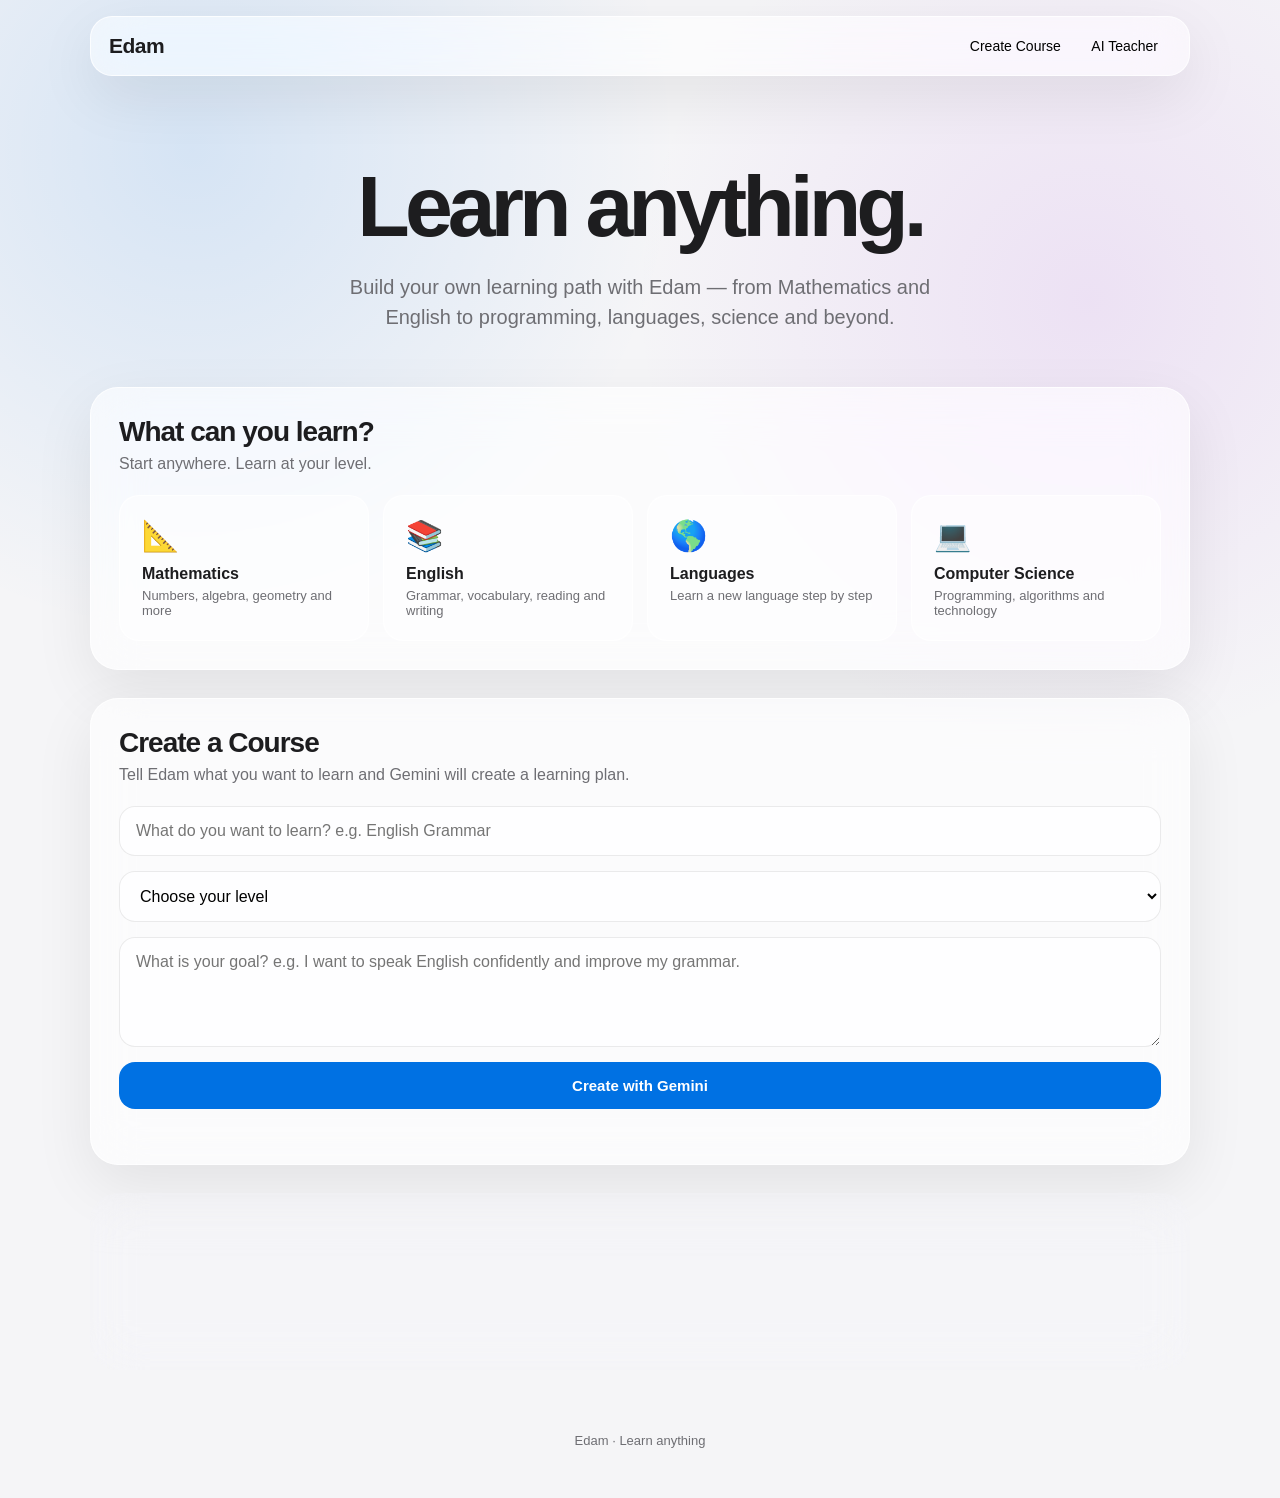
==== commit 9a833ddd: "Update print statement from 'Hello' to 'Goodbye'" ====
--- a/index.html
+++ b/index.html
@@ -6,1654 +6,507 @@
 <title>Edam — Learn Anything</title>
 
 <style>
-*{box-sizing:border-box;margin:0;padding:0}
+*{box-sizing:border-box}
 
 :root{
-  --text:#111;
-  --muted:#737373;
-  --glass:rgba(255,255,255,.58);
-  --glass2:rgba(255,255,255,.78);
-  --border:rgba(255,255,255,.8);
-  --shadow:0 20px 70px rgba(0,0,0,.08);
+  --bg:#f5f5f7;
+  --text:#1d1d1f;
+  --muted:#6e6e73;
+  --glass:rgba(255,255,255,.62);
+  --border:rgba(255,255,255,.75);
+  --shadow:0 20px 60px rgba(0,0,0,.08);
+  --accent:#0071e3;
 }
 
 body{
-  font-family:-apple-system,BlinkMacSystemFont,"SF Pro Display","SF Pro Text",Inter,sans-serif;
+  margin:0;
+  font-family:-apple-system,BlinkMacSystemFont,"SF Pro Display","SF Pro Text",Arial,sans-serif;
   color:var(--text);
+  background:
+    radial-gradient(circle at 15% 10%,rgba(0,113,227,.13),transparent 28%),
+    radial-gradient(circle at 85% 20%,rgba(175,82,222,.12),transparent 28%),
+    var(--bg);
   min-height:100vh;
-  background:
-    radial-gradient(circle at 10% 0%,#dbeaff 0,transparent 30%),
-    radial-gradient(circle at 90% 5%,#eadcff 0,transparent 30%),
-    radial-gradient(circle at 50% 100%,#dcf5ed 0,transparent 30%),
-    linear-gradient(135deg,#f8f9fb,#e9edf4);
-}
-
-button,input,select{font:inherit}
-
-button{cursor:pointer}
-
-.hidden{display:none!important}
-
-.container{
-  width:min(1180px,calc(100% - 32px));
-  margin:auto;
-}
-
-/* NAV */
-
-.nav{
+}
+
+nav{
   position:sticky;
   top:16px;
-  z-index:50;
-
-  width:min(1180px,calc(100% - 32px));
-  margin:16px auto;
-
-  padding:12px 14px 12px 20px;
-
+  z-index:10;
+  width:min(1100px,calc(100% - 28px));
+  margin:16px auto 0;
+  padding:12px 18px;
   display:flex;
   align-items:center;
   justify-content:space-between;
-
+  background:rgba(255,255,255,.55);
+  backdrop-filter:blur(24px) saturate(180%);
+  -webkit-backdrop-filter:blur(24px) saturate(180%);
   border:1px solid var(--border);
-  border-radius:23px;
-
-  background:rgba(255,255,255,.58);
-  backdrop-filter:blur(28px);
-  -webkit-backdrop-filter:blur(28px);
-
-  box-shadow:0 12px 45px rgba(0,0,0,.08);
+  border-radius:22px;
+  box-shadow:var(--shadow);
 }
 
 .logo{
-  font-size:22px;
-  font-weight:750;
-  letter-spacing:-.7px;
-}
-
-.nav-right{
-  display:flex;
-  align-items:center;
-  gap:7px;
-}
-
-.nav-button{
+  font-size:21px;
+  font-weight:700;
+  letter-spacing:-.5px;
+}
+
+nav button{
   border:0;
   background:transparent;
   padding:9px 13px;
-  border-radius:12px;
-  color:#555;
-}
-
-.nav-button:hover{
-  background:rgba(255,255,255,.75);
-  color:#111;
-}
-
-.avatar{
-  width:37px;
-  height:37px;
-  border-radius:50%;
-  display:grid;
-  place-items:center;
-  background:#111;
-  color:#fff;
-  font-size:13px;
-  font-weight:700;
-}
-
-/* HERO */
+  border-radius:14px;
+  cursor:pointer;
+  font-size:14px;
+}
+
+nav button:hover{
+  background:rgba(0,0,0,.06);
+}
+
+main{
+  width:min(1100px,calc(100% - 28px));
+  margin:auto;
+}
 
 .hero{
-  padding:85px 0 45px;
   text-align:center;
-}
-
-.eyebrow{
-  display:inline-flex;
-  padding:8px 14px;
-  border-radius:999px;
-  background:rgba(255,255,255,.6);
-  border:1px solid var(--border);
-  color:#666;
-  font-size:13px;
-  font-weight:600;
+  padding:90px 10px 55px;
 }
 
 .hero h1{
-  margin-top:22px;
-  font-size:clamp(48px,8vw,88px);
-  line-height:.92;
+  margin:0;
+  font-size:clamp(48px,8vw,86px);
+  line-height:.95;
   letter-spacing:-5px;
-}
-
-.hero h1 span{
-  background:linear-gradient(90deg,#111,#777);
-  -webkit-background-clip:text;
-  -webkit-text-fill-color:transparent;
 }
 
 .hero p{
   max-width:650px;
-  margin:25px auto 0;
-  color:var(--muted);
-  font-size:18px;
-  line-height:1.55;
-}
-
-/* CREATE */
-
-.create-card{
-  padding:30px;
-  border-radius:31px;
+  margin:24px auto 0;
+  color:var(--muted);
+  font-size:20px;
+  line-height:1.5;
+}
+
+.glass{
   background:var(--glass);
+  backdrop-filter:blur(25px) saturate(160%);
+  -webkit-backdrop-filter:blur(25px) saturate(160%);
   border:1px solid var(--border);
-  backdrop-filter:blur(30px);
-  -webkit-backdrop-filter:blur(30px);
+  border-radius:28px;
   box-shadow:var(--shadow);
 }
 
-.create-heading{
-  display:flex;
-  justify-content:space-between;
-  align-items:center;
-  gap:20px;
-  margin-bottom:22px;
-}
-
-.create-heading h2{
-  font-size:27px;
+.section{
+  padding:28px;
+  margin-bottom:28px;
+}
+
+.section h2{
+  margin:0 0 7px;
+  font-size:28px;
   letter-spacing:-1px;
 }
 
-.create-heading p{
+.subtitle{
+  color:var(--muted);
+  margin:0 0 22px;
+}
+
+.examples{
+  display:grid;
+  grid-template-columns:repeat(4,1fr);
+  gap:14px;
+}
+
+.example{
+  padding:22px;
+  border-radius:20px;
+  background:rgba(255,255,255,.48);
+  border:1px solid rgba(255,255,255,.7);
+}
+
+.example .icon{
+  font-size:30px;
+  margin-bottom:12px;
+}
+
+.example strong{
+  display:block;
+  font-size:16px;
+}
+
+.example span{
+  display:block;
   margin-top:5px;
   color:var(--muted);
-  font-size:14px;
-}
-
-.ai-badge{
-  padding:8px 13px;
-  border-radius:999px;
-  background:rgba(0,0,0,.055);
-  font-size:12px;
-  font-weight:650;
-}
-
-.form-grid{
+  font-size:13px;
+}
+
+.form{
   display:grid;
-  grid-template-columns:1.6fr 1fr 1fr;
-  gap:14px;
-}
-
-.field label{
-  display:block;
-  margin-bottom:7px;
-  color:#666;
-  font-size:11px;
-  font-weight:700;
-  letter-spacing:.3px;
-}
-
-.field input,
-.field select,
-.source{
+  gap:15px;
+}
+
+input,select,textarea{
   width:100%;
-  padding:15px;
-
   border:1px solid rgba(0,0,0,.08);
-  border-radius:15px;
-
+  background:rgba(255,255,255,.72);
+  border-radius:16px;
+  padding:15px 16px;
+  font:inherit;
   outline:none;
-  background:rgba(255,255,255,.78);
-  color:#111;
-}
-
-.field input:focus,
-.field select:focus,
-.source:focus{
-  border-color:#777;
-  box-shadow:0 0 0 4px rgba(0,0,0,.045);
-}
-
-.source-row{
-  display:grid;
-  grid-template-columns:1fr auto;
-  gap:14px;
-  margin-top:14px;
-}
-
-.primary{
+}
+
+textarea{
+  min-height:110px;
+  resize:vertical;
+}
+
+input:focus,select:focus,textarea:focus{
+  border-color:rgba(0,113,227,.4);
+  box-shadow:0 0 0 4px rgba(0,113,227,.08);
+}
+
+button.primary{
   border:0;
-  border-radius:15px;
-  padding:0 25px;
-  background:#111;
-  color:#fff;
-  font-weight:650;
-  transition:.2s;
-}
-
-.primary:hover{
-  transform:translateY(-2px);
-  box-shadow:0 10px 25px rgba(0,0,0,.18);
-}
-
-/* THEMES */
-
-.section{
-  margin:70px 0;
-}
-
-.section-heading{
-  display:flex;
-  justify-content:space-between;
-  align-items:end;
-  margin-bottom:20px;
-}
-
-.section-heading h2{
-  font-size:29px;
-  letter-spacing:-1px;
-}
-
-.section-heading p{
-  margin-top:5px;
-  color:var(--muted);
-  font-size:14px;
-}
-
-.themes{
-  display:grid;
-  grid-template-columns:repeat(6,1fr);
-  gap:12px;
-}
-
-.theme{
-  padding:20px 14px;
-  min-height:125px;
-
-  border:1px solid var(--border);
-  border-radius:22px;
-
-  background:rgba(255,255,255,.5);
-
-  backdrop-filter:blur(20px);
-  -webkit-backdrop-filter:blur(20px);
-
-  text-align:center;
-
-  transition:.22s;
-}
-
-.theme:hover{
-  transform:translateY(-4px);
-  background:rgba(255,255,255,.75);
-  box-shadow:0 15px 35px rgba(0,0,0,.07);
-}
-
-.theme-icon{
-  font-size:28px;
-}
-
-.theme h3{
-  margin-top:12px;
-  font-size:14px;
-}
-
-.theme p{
-  margin-top:4px;
-  color:#888;
-  font-size:11px;
-}
-
-/* MY COURSES */
+  border-radius:16px;
+  padding:15px 20px;
+  background:#0071e3;
+  color:white;
+  font-weight:600;
+  font-size:15px;
+  cursor:pointer;
+}
+
+button.primary:hover{
+  filter:brightness(1.08);
+}
+
+button.primary:disabled{
+  opacity:.55;
+  cursor:wait;
+}
 
 .courses{
   display:grid;
   grid-template-columns:repeat(3,1fr);
-  gap:17px;
+  gap:15px;
+}
+
+.course{
+  padding:22px;
+  border-radius:22px;
+  background:rgba(255,255,255,.5);
+  border:1px solid rgba(255,255,255,.7);
+}
+
+.course h3{
+  margin:0 0 7px;
+}
+
+.course p{
+  color:var(--muted);
+  font-size:14px;
 }
 
 .empty{
-  padding:55px 25px;
-  border-radius:28px;
-  border:1px dashed rgba(0,0,0,.14);
-  background:rgba(255,255,255,.32);
+  color:var(--muted);
+  padding:18px 0 4px;
+}
+
+.result{
+  margin-top:22px;
+  display:none;
+}
+
+.result.show{
+  display:block;
+}
+
+.ai-output{
+  white-space:pre-wrap;
+  line-height:1.65;
+  background:rgba(255,255,255,.6);
+  border-radius:20px;
+  padding:22px;
+  border:1px solid rgba(255,255,255,.75);
+}
+
+.status{
+  margin-top:12px;
+  color:var(--muted);
+  font-size:14px;
+}
+
+footer{
   text-align:center;
-}
-
-.empty-icon{
-  font-size:40px;
-  margin-bottom:15px;
-}
-
-.empty h3{
-  font-size:21px;
-}
-
-.empty p{
-  max-width:430px;
-  margin:8px auto 20px;
-  color:var(--muted);
-  line-height:1.5;
-  font-size:14px;
-}
-
-.empty button{
-  border:0;
-  border-radius:14px;
-  padding:13px 19px;
-  background:#111;
-  color:#fff;
-  font-weight:650;
-}
-
-.course{
-  position:relative;
-  min-height:245px;
-  padding:22px;
-
-  border-radius:26px;
-  border:1px solid var(--border);
-
-  background:rgba(255,255,255,.55);
-
-  backdrop-filter:blur(25px);
-  -webkit-backdrop-filter:blur(25px);
-
-  box-shadow:0 12px 40px rgba(0,0,0,.06);
-
-  cursor:pointer;
-  transition:.25s;
-}
-
-.course:hover{
-  transform:translateY(-5px);
-  box-shadow:0 20px 50px rgba(0,0,0,.1);
-}
-
-.course-icon{
-  width:48px;
-  height:48px;
-  display:grid;
-  place-items:center;
-  border-radius:15px;
-  background:rgba(255,255,255,.8);
-  font-size:22px;
-}
-
-.course h3{
-  margin-top:19px;
-  font-size:20px;
-  letter-spacing:-.5px;
-}
-
-.course-meta{
-  margin-top:7px;
-  color:#777;
+  color:var(--muted);
+  padding:35px 0 50px;
   font-size:13px;
 }
 
-.progress{
-  position:absolute;
-  left:22px;
-  right:22px;
-  bottom:22px;
-}
-
-.progress-info{
-  display:flex;
-  justify-content:space-between;
-  color:#777;
-  font-size:11px;
-  margin-bottom:7px;
-}
-
-.progress-bar{
-  height:7px;
-  border-radius:999px;
-  background:rgba(0,0,0,.07);
-  overflow:hidden;
-}
-
-.progress-fill{
-  height:100%;
-  width:0;
-  border-radius:999px;
-  background:#111;
-}
-
-/* TEST */
-
-.test{
-  padding:31px;
-  border-radius:28px;
-  background:#111;
-  color:#fff;
-
-  display:flex;
-  align-items:center;
-  justify-content:space-between;
-  gap:25px;
-}
-
-.test h2{
-  font-size:27px;
-  letter-spacing:-1px;
-}
-
-.test p{
-  margin-top:7px;
-  color:#aaa;
-  line-height:1.45;
-  font-size:14px;
-}
-
-.test button{
-  border:0;
-  border-radius:15px;
-  padding:14px 20px;
-  background:#fff;
-  color:#111;
-  font-weight:650;
-  white-space:nowrap;
-}
-
-/* COURSE VIEW */
-
-#courseView{
-  display:none;
-}
-
-.course-header{
-  padding:60px 0 35px;
-}
-
-.back{
-  border:0;
-  background:transparent;
-  color:#666;
-  padding:8px 0;
-  margin-bottom:25px;
-}
-
-.course-header h1{
-  font-size:clamp(38px,6vw,65px);
-  letter-spacing:-3px;
-}
-
-.course-header p{
-  margin-top:10px;
-  color:#777;
-}
-
-.path{
-  position:relative;
-  max-width:850px;
-  margin:0 auto 80px;
-}
-
-.path-line{
-  position:absolute;
-  left:28px;
-  top:35px;
-  bottom:35px;
-  width:3px;
-  background:rgba(0,0,0,.08);
-}
-
-.unit{
-  position:relative;
-  margin:25px 0;
-  padding-left:72px;
-}
-
-.unit-dot{
-  position:absolute;
-  left:12px;
-  top:10px;
-  width:34px;
-  height:34px;
-  border-radius:50%;
-  display:grid;
-  place-items:center;
-  background:#111;
-  color:#fff;
-  font-size:13px;
-  font-weight:700;
-  z-index:2;
-}
-
-.unit-card{
-  padding:22px;
-  border:1px solid var(--border);
-  border-radius:24px;
-  background:rgba(255,255,255,.6);
-  backdrop-filter:blur(20px);
-}
-
-.unit-card h3{
-  font-size:19px;
-}
-
-.lesson-list{
-  margin-top:15px;
-  display:grid;
-  gap:9px;
-}
-
-.lesson{
-  padding:13px 15px;
-  border-radius:14px;
-  background:rgba(255,255,255,.7);
-  border:1px solid rgba(0,0,0,.05);
-  display:flex;
-  justify-content:space-between;
-  align-items:center;
-  font-size:13px;
-}
-
-.lesson button{
-  border:0;
-  border-radius:10px;
-  padding:8px 12px;
-  background:#111;
-  color:#fff;
-  font-size:12px;
-}
-
-/* MODAL */
-
-.modal{
-  position:fixed;
-  inset:0;
-  z-index:100;
-
-  display:none;
-  align-items:center;
-  justify-content:center;
-
-  padding:20px;
-
-  background:rgba(0,0,0,.25);
-  backdrop-filter:blur(10px);
-}
-
-.modal-card{
-  width:min(650px,100%);
-  max-height:90vh;
-  overflow:auto;
-
-  padding:30px;
-
-  border-radius:29px;
-
-  background:rgba(255,255,255,.94);
-
-  box-shadow:0 30px 100px rgba(0,0,0,.2);
-}
-
-.modal-card h2{
-  font-size:28px;
-  letter-spacing:-1px;
-}
-
-.modal-card p{
-  margin-top:10px;
-  color:#666;
-  line-height:1.55;
-}
-
-.modal-input{
-  margin-top:20px;
-  width:100%;
-  padding:14px;
-  border:1px solid #ddd;
-  border-radius:14px;
-  outline:none;
-}
-
-.modal-actions{
-  margin-top:23px;
-  display:flex;
-  justify-content:flex-end;
-  gap:9px;
-}
-
-.secondary{
-  border:0;
-  padding:12px 17px;
-  border-radius:13px;
-  background:#eee;
-}
-
-footer{
-  width:min(1180px,calc(100% - 32px));
-  margin:0 auto 35px;
-  text-align:center;
-  color:#888;
-  font-size:12px;
-}
-
-/* MOBILE */
-
-@media(max-width:900px){
-  .themes{
-    grid-template-columns:repeat(3,1fr);
-  }
-
-  .form-grid{
-    grid-template-columns:1fr;
-  }
-
-  .courses{
-    grid-template-columns:1fr 1fr;
-  }
-}
-
-@media(max-width:600px){
-  .nav-button{
-    display:none;
-  }
-
-  .hero{
-    padding-top:65px;
-  }
-
-  .hero h1{
-    letter-spacing:-3px;
-  }
-
-  .create-card{
-    padding:20px;
-  }
-
-  .create-heading{
-    align-items:flex-start;
-    flex-direction:column;
-  }
-
-  .source-row{
-    grid-template-columns:1fr;
-  }
-
-  .primary{
-    padding:15px;
-  }
-
-  .themes{
-    grid-template-columns:repeat(2,1fr);
-  }
-
-  .courses{
-    grid-template-columns:1fr;
-  }
-
-  .test{
-    align-items:flex-start;
-    flex-direction:column;
-  }
-
-  .test button{
-    width:100%;
-  }
+@media(max-width:800px){
+  .examples{grid-template-columns:repeat(2,1fr)}
+  .courses{grid-template-columns:1fr}
+}
+
+@media(max-width:520px){
+  nav{top:8px;margin-top:8px}
+  .hero{padding-top:65px}
+  .hero h1{letter-spacing:-3px}
+  .hero p{font-size:17px}
+  .section{padding:20px;border-radius:23px}
+  .examples{grid-template-columns:1fr 1fr}
 }
 </style>
 </head>
 
 <body>
 
-<!-- NAV -->
-
-<nav class="nav">
-
+<nav>
   <div class="logo">Edam</div>
-
-  <div class="nav-right">
-
-    <button class="nav-button" onclick="showHome()">
-      Home
+  <div>
+    <button onclick="scrollToSection('create')">Create Course</button>
+    <button onclick="scrollToSection('planner')">AI Teacher</button>
+  </div>
+</nav>
+
+<main>
+
+<section class="hero">
+  <h1>Learn anything.</h1>
+  <p>
+    Build your own learning path with Edam — from Mathematics and English
+    to programming, languages, science and beyond.
+  </p>
+</section>
+
+<section class="section glass">
+  <h2>What can you learn?</h2>
+  <p class="subtitle">Start anywhere. Learn at your level.</p>
+
+  <div class="examples">
+    <div class="example">
+      <div class="icon">📐</div>
+      <strong>Mathematics</strong>
+      <span>Numbers, algebra, geometry and more</span>
+    </div>
+
+    <div class="example">
+      <div class="icon">📚</div>
+      <strong>English</strong>
+      <span>Grammar, vocabulary, reading and writing</span>
+    </div>
+
+    <div class="example">
+      <div class="icon">🌎</div>
+      <strong>Languages</strong>
+      <span>Learn a new language step by step</span>
+    </div>
+
+    <div class="example">
+      <div class="icon">💻</div>
+      <strong>Computer Science</strong>
+      <span>Programming, algorithms and technology</span>
+    </div>
+  </div>
+</section>
+
+<section id="create" class="section glass">
+  <h2>Create a Course</h2>
+  <p class="subtitle">
+    Tell Edam what you want to learn and Gemini will create a learning plan.
+  </p>
+
+  <div class="form">
+    <input id="courseName" placeholder="What do you want to learn? e.g. English Grammar">
+
+    <select id="level">
+      <option value="">Choose your level</option>
+      <option>Beginner</option>
+      <option>Elementary</option>
+      <option>Intermediate</option>
+      <option>Advanced</option>
+      <option>University</option>
+      <option>Professional</option>
+    </select>
+
+    <textarea id="goal" placeholder="What is your goal? e.g. I want to speak English confidently and improve my grammar."></textarea>
+
+    <button class="primary" id="generateBtn" onclick="generateCourse()">
+      Create with Gemini
     </button>
 
-    <button class="nav-button" onclick="scrollToCourses()">
-      My Courses
-    </button>
-
-    <button class="nav-button" onclick="openTest()">
-      Take a Test
-    </button>
-
-    <div class="avatar">E</div>
-
+    <div id="status" class="status"></div>
   </div>
 
-</nav>
-
-
-<!-- HOME -->
-
-<div id="homeView">
-
-  <section class="hero container">
-
-    <div class="eyebrow">
-      ✦ Your personal learning platform
-    </div>
-
-    <h1>
-      Learn anything.<br>
-      <span>Build your path.</span>
-    </h1>
-
-    <p>
-      Create structured learning paths for school,
-      exams, university, professional subjects,
-      or anything you want to master.
-    </p>
-
-  </section>
-
-
-  <!-- CREATE -->
-
-  <section class="container">
-
-    <div class="create-card">
-
-      <div class="create-heading">
-
-        <div>
-          <h2>Create a Course</h2>
-          <p>
-            Tell Edam what you want to learn or teach.
-          </p>
-        </div>
-
-        <div class="ai-badge">
-          ✦ AI-powered
-        </div>
-
-      </div>
-
-
-      <div class="form-grid">
-
-        <div class="field">
-
-          <label>WHAT DO YOU WANT TO LEARN?</label>
-
-          <input
-            id="courseName"
-            placeholder="e.g. TET Child Development & Pedagogy"
-          >
-
-        </div>
-
-
-        <div class="field">
-
-          <label>LEVEL</label>
-
-          <select id="level">
-
-            <option>Beginner</option>
-            <option>School</option>
-            <option>High School</option>
-            <option>University</option>
-            <option>Competitive Exam</option>
-            <option>Professional</option>
-            <option>Advanced</option>
-
-          </select>
-
-        </div>
-
-
-        <div class="field">
-
-          <label>GOAL</label>
-
-          <select id="goal">
-
-            <option>Learn from scratch</option>
-            <option>Prepare for an exam</option>
-            <option>Revise</option>
-            <option>Teach this subject</option>
-            <option>Master the subject</option>
-
-          </select>
-
-        </div>
-
-      </div>
-
-
-      <div class="source-row">
-
-        <input
-          id="source"
-          class="source"
-          placeholder="Optional: textbook, syllabus, exam name, or source"
-        >
-
-        <button
-          class="primary"
-          onclick="createCourse()"
-        >
-          Create Course
-        </button>
-
-      </div>
-
-    </div>
-
-  </section>
-
-
-  <!-- THEMES -->
-
-  <section class="section container">
-
-    <div class="section-heading">
-
-      <div>
-        <h2>Explore learning</h2>
-        <p>Start with a subject or create your own path.</p>
-      </div>
-
-    </div>
-
-
-    <div class="themes">
-
-      <div class="theme" onclick="chooseTheme('Mathematics')">
-        <div class="theme-icon">∑</div>
-        <h3>Mathematics</h3>
-        <p>Numbers & logic</p>
-      </div>
-
-      <div class="theme" onclick="chooseTheme('Science')">
-        <div class="theme-icon">⚛</div>
-        <h3>Science</h3>
-        <p>Explore the world</p>
-      </div>
-
-      <div class="theme" onclick="chooseTheme('Computer Science')">
-        <div class="theme-icon">⌘</div>
-        <h3>Computer Science</h3>
-        <p>Code & computing</p>
-      </div>
-
-      <div class="theme" onclick="chooseTheme('Languages')">
-        <div class="theme-icon">文</div>
-        <h3>Languages</h3>
-        <p>Words & communication</p>
-      </div>
-
-      <div class="theme" onclick="chooseTheme('Social Sciences')">
-        <div class="theme-icon">◎</div>
-        <h3>Social Sciences</h3>
-        <p>People & society</p>
-      </div>
-
-      <div class="theme" onclick="chooseTheme('Exam Preparation')">
-        <div class="theme-icon">✓</div>
-        <h3>Exam Prep</h3>
-        <p>Prepare smarter</p>
-      </div>
-
-      <div class="theme" onclick="chooseTheme('Engineering')">
-        <div class="theme-icon">⚙</div>
-        <h3>Engineering</h3>
-        <p>Build & understand</p>
-      </div>
-
-      <div class="theme" onclick="chooseTheme('Business')">
-        <div class="theme-icon">▣</div>
-        <h3>Business</h3>
-        <p>Markets & strategy</p>
-      </div>
-
-      <div class="theme" onclick="chooseTheme('Arts')">
-        <div class="theme-icon">◒</div>
-        <h3>Arts</h3>
-        <p>Create & explore</p>
-      </div>
-
-      <div class="theme" onclick="chooseTheme('Medicine')">
-        <div class="theme-icon">＋</div>
-        <h3>Health Sciences</h3>
-        <p>Scientific learning</p>
-      </div>
-
-      <div class="theme" onclick="chooseTheme('Teacher Education')">
-        <div class="theme-icon">◇</div>
-        <h3>Teacher Education</h3>
-        <p>Teaching & pedagogy</p>
-      </div>
-
-      <div class="theme" onclick="chooseTheme('More')">
-        <div class="theme-icon">＋</div>
-        <h3>Anything Else</h3>
-        <p>Create your own</p>
-      </div>
-
-    </div>
-
-  </section>
-
-
-  <!-- COURSES -->
-
-  <section
-    class="section container"
-    id="coursesSection"
-  >
-
-    <div class="section-heading">
-
-      <div>
-        <h2>My Courses</h2>
-        <p id="courseSubtitle">
-          Courses you create will appear here.
-        </p>
-      </div>
-
-    </div>
-
-
-    <div id="courses">
-
-      <div class="empty" id="emptyState">
-
-        <div class="empty-icon">📚</div>
-
-        <h3>Your learning library is empty</h3>
-
-        <p>
-          Create your first course above.
-          Edam will turn your subject, goal and
-          sources into a structured learning path.
-        </p>
-
-        <button onclick="focusCreate()">
-          Create my first course
-        </button>
-
-      </div>
-
-    </div>
-
-  </section>
-
-
-  <!-- TEST -->
-
-  <section class="section container">
-
-    <div class="test">
-
-      <div>
-        <h2>Ready to test yourself?</h2>
-
-        <p>
-          Test what you've learned instead of
-          simply reading it.
-        </p>
-      </div>
-
-      <button onclick="openTest()">
-        Take a Test →
-      </button>
-
-    </div>
-
-  </section>
-
-</div>
-
-
-<!-- COURSE LEARNING PATH -->
-
-<div id="courseView">
-
-  <div class="container course-header">
-
-    <button class="back" onclick="showHome()">
-      ← Back to Home
-    </button>
-
-    <h1 id="courseTitle">
-      Course
-    </h1>
-
-    <p id="courseDescription">
-      Your learning path
-    </p>
-
+  <div id="result" class="result">
+    <h3>Your AI-generated learning plan</h3>
+    <div id="output" class="ai-output"></div>
   </div>
-
-
-  <div class="path container">
-
-    <div class="path-line"></div>
-
-
-    <div class="unit">
-
-      <div class="unit-dot">1</div>
-
-      <div class="unit-card">
-
-        <h3>Foundations</h3>
-
-        <div class="lesson-list">
-
-          <div class="lesson">
-            <span>Introduction</span>
-            <button onclick="openLesson('Introduction')">
-              Start
-            </button>
-          </div>
-
-          <div class="lesson">
-            <span>Core Concepts</span>
-            <button onclick="openLesson('Core Concepts')">
-              Start
-            </button>
-          </div>
-
-          <div class="lesson">
-            <span>Guided Practice</span>
-            <button onclick="openLesson('Guided Practice')">
-              Practice
-            </button>
-          </div>
-
-        </div>
-
-      </div>
-
-    </div>
-
-
-    <div class="unit">
-
-      <div class="unit-dot">2</div>
-
-      <div class="unit-card">
-
-        <h3>Understanding the Subject</h3>
-
-        <div class="lesson-list">
-
-          <div class="lesson">
-            <span>Key Ideas</span>
-            <button onclick="openLesson('Key Ideas')">
-              Start
-            </button>
-          </div>
-
-          <div class="lesson">
-            <span>Examples & Applications</span>
-            <button onclick="openLesson('Examples')">
-              Start
-            </button>
-          </div>
-
-          <div class="lesson">
-            <span>Practice Set</span>
-            <button onclick="openLesson('Practice Set')">
-              Practice
-            </button>
-          </div>
-
-        </div>
-
-      </div>
-
-    </div>
-
-
-    <div class="unit">
-
-      <div class="unit-dot">3</div>
-
-      <div class="unit-card">
-
-        <h3>Assessment</h3>
-
-        <div class="lesson-list">
-
-          <div class="lesson">
-            <span>Revision</span>
-            <button onclick="openLesson('Revision')">
-              Review
-            </button>
-          </div>
-
-          <div class="lesson">
-            <span>Unit Test</span>
-            <button onclick="openTest()">
-              Test
-            </button>
-          </div>
-
-        </div>
-
-      </div>
-
-    </div>
-
+</section>
+
+<section id="planner" class="section glass">
+  <h2>My Courses</h2>
+  <p class="subtitle">Courses you create will appear here.</p>
+
+  <div id="courses" class="courses">
+    <div class="empty">You haven't created a course yet.</div>
   </div>
-
-</div>
-
+</section>
+
+</main>
 
 <footer>
-  Edam · Learn anything. Build your path.
+  Edam · Learn anything
 </footer>
 
-
-<!-- MODAL -->
-
-<div class="modal" id="modal">
-
-  <div class="modal-card">
-
-    <h2 id="modalTitle">Edam</h2>
-
-    <p id="modalText"></p>
-
-    <div id="modalExtra"></div>
-
-    <div class="modal-actions">
-
-      <button
-        class="secondary"
-        onclick="closeModal()"
-      >
-        Close
-      </button>
-
-    </div>
-
-  </div>
-
-</div>
-
-
 <script>
-
-let courses = [];
-
-let activeCourse = "";
-
-
-/* LOAD SAVED COURSES */
-
-try{
-
-  courses =
-    JSON.parse(localStorage.getItem("edamCourses")) || [];
-
-}catch(e){
-
-  courses = [];
-
-}
-
-
-/* CREATE COURSE */
-
-function createCourse(){
-
-  const name =
-    document.getElementById("courseName")
-      .value.trim();
-
-  const level =
-    document.getElementById("level").value;
-
-  const goal =
-    document.getElementById("goal").value;
-
-  const source =
-    document.getElementById("source")
-      .value.trim();
-
-  if(!name){
-
-    alert(
-      "Tell Edam what you want to learn or teach."
-    );
-
+const WORKER_URL = "https://edam-ai.rup62012.workers.dev/";
+
+function scrollToSection(id){
+  document.getElementById(id).scrollIntoView({
+    behavior:"smooth"
+  });
+}
+
+function loadCourses(){
+  const courses = JSON.parse(localStorage.getItem("edamCourses") || "[]");
+  const container = document.getElementById("courses");
+
+  if(!courses.length){
+    container.innerHTML =
+      '<div class="empty">You haven\\'t created a course yet.</div>';
     return;
   }
 
-
-  const course = {
-
-    id:Date.now(),
-
-    name:name,
-
-    level:level,
-
-    goal:goal,
-
-    source:source,
-
-    progress:0
-
-  };
-
-
-  courses.unshift(course);
-
-  saveCourses();
-
-  renderCourses();
-
-  document.getElementById("courseName").value="";
-  document.getElementById("source").value="";
-
-
-  openCourse(course);
-
-}
-
-
-/* SAVE */
-
-function saveCourses(){
-
-  localStorage.setItem(
-    "edamCourses",
-    JSON.stringify(courses)
-  );
-
-}
-
-
-/* RENDER */
-
-function renderCourses(){
-
-  const container =
-    document.getElementById("courses");
-
-  if(courses.length===0){
-
-    container.innerHTML=`
-
-      <div class="empty" id="emptyState">
-
-        <div class="empty-icon">📚</div>
-
-        <h3>Your learning library is empty</h3>
-
-        <p>
-          Create your first course above.
-          Edam will turn your subject, goal and
-          sources into a structured learning path.
-        </p>
-
-        <button onclick="focusCreate()">
-          Create my first course
-        </button>
-
-      </div>
-
-    `;
-
+  container.innerHTML = courses.map(course => `
+    <div class="course">
+      <h3>${escapeHtml(course.name)}</h3>
+      <p>${escapeHtml(course.level)}</p>
+      <p>${escapeHtml(course.goal)}</p>
+    </div>
+  `).join("");
+}
+
+async function generateCourse(){
+
+  const name = document.getElementById("courseName").value.trim();
+  const level = document.getElementById("level").value;
+  const goal = document.getElementById("goal").value.trim();
+
+  const button = document.getElementById("generateBtn");
+  const status = document.getElementById("status");
+  const result = document.getElementById("result");
+  const output = document.getElementById("output");
+
+  if(!name || !level || !goal){
+    status.textContent = "Please fill in the course, level and goal.";
     return;
-
   }
 
-
-  container.innerHTML="";
-
-
-  courses.forEach(course=>{
-
-    const card =
-      document.createElement("article");
-
-    card.className="course";
-
-    card.onclick=()=>openCourse(course);
-
-
-    card.innerHTML=`
-
-      <div class="course-icon">✦</div>
-
-      <h3>${escapeHTML(course.name)}</h3>
-
-      <div class="course-meta">
-        ${escapeHTML(course.level)}
-        ·
-        ${escapeHTML(course.goal)}
-      </div>
-
-      <div class="progress">
-
-        <div class="progress-info">
-          <span>Progress</span>
-          <span>${course.progress}%</span>
-        </div>
-
-        <div class="progress-bar">
-
-          <div
-            class="progress-fill"
-            style="width:${course.progress}%"
-          ></div>
-
-        </div>
-
-      </div>
-
-    `;
-
-
-    container.appendChild(card);
-
-  });
-
-}
-
-
-/* OPEN COURSE */
-
-function openCourse(course){
-
-  activeCourse =
-    typeof course === "string"
-      ? course
-      : course.name;
-
-  document.getElementById("homeView")
-    .style.display="none";
-
-  document.getElementById("courseView")
-    .style.display="block";
-
-  document.getElementById("courseTitle")
-    .textContent=activeCourse;
-
-  document.getElementById("courseDescription")
-    .textContent=
-      "Your personalized learning path · Learn → Practice → Test";
-
-  window.scrollTo({
-    top:0,
-    behavior:"smooth"
-  });
-
-}
-
-
-/* LESSON */
-
-function openLesson(name){
-
-  document.getElementById("modalTitle")
-    .textContent=name;
-
-  document.getElementById("modalText")
-    .innerHTML=`
-
-      <strong>${escapeHTML(name)}</strong>
-
-      <br><br>
-
-      This is where the full Edam lesson will appear.
-
-      <br><br>
-
-      The completed version will contain:
-
-      <br><br>
-
-      📖 Explanation<br>
-      💡 Examples<br>
-      🧠 Questions<br>
-      ✍️ Practice<br>
-      🔎 Source references<br>
-      ✓ Understanding check
-
-    `;
-
-  document.getElementById("modalExtra")
-    .innerHTML="";
-
-  openModal();
-
-}
-
-
-/* TEST */
-
-function openTest(){
-
-  document.getElementById("modalTitle")
-    .textContent="Take a Test";
-
-  document.getElementById("modalText")
-    .innerHTML=`
-
-      <strong>Assessment mode</strong>
-
-      <br><br>
-
-      Choose what you want to test.
-
-    `;
-
-
-  document.getElementById("modalExtra")
-    .innerHTML=`
-
-      <select
-        class="modal-input"
-        id="testCourse"
-      >
-
-        <option>
-          ${courses.length
-            ? escapeHTML(courses[0].name)
-            : "Create a course first"}
-
-        </option>
-
-      </select>
-
-      <select
-        class="modal-input"
-        id="testDifficulty"
-      >
-
-        <option>Standard</option>
-        <option>Easy</option>
-        <option>Hard</option>
-        <option>Exam Mode</option>
-
-      </select>
-
-      <button
-        class="primary"
-        style="margin-top:14px;padding:14px;width:100%"
-        onclick="startTest()"
-      >
-        Start Test
-      </button>
-
-    `;
-
-  openModal();
-
-}
-
-
-/* TEST START */
-
-function startTest(){
-
-  if(!courses.length){
-
-    alert("Create a course first.");
-
-    return;
-
+  button.disabled = true;
+  button.textContent = "Gemini is creating your course...";
+  status.textContent = "Generating your learning path...";
+  result.classList.remove("show");
+
+  const prompt = `
+You are Edam, an educational AI teacher.
+
+Create a structured learning path for this course:
+
+Course: ${name}
+Learner level: ${level}
+Goal: ${goal}
+
+Design a useful, realistic educational course.
+
+Include:
+1. Course overview
+2. 5-8 units
+3. 3-5 lessons per unit
+4. Practice activities
+5. A test after each major section
+6. A final test
+7. What the learner should be able to do after completing the course
+
+For language learning such as English, include appropriate skills such as vocabulary,
+grammar, reading, writing, listening, pronunciation and communication when relevant.
+
+Do not invent or cite fake textbooks, authors, institutions or sources.
+If reliable source material has not been supplied, clearly say that the plan is
+general educational guidance rather than being based on a specific textbook or syllabus.
+
+Make the response clear and easy for a student to follow.
+`;
+
+  try{
+    const response = await fetch(WORKER_URL,{
+      method:"POST",
+      headers:{
+        "Content-Type":"application/json"
+      },
+      body:JSON.stringify({prompt})
+    });
+
+    const data = await response.json();
+
+    if(!response.ok){
+      throw new Error(data.error || "Gemini request failed.");
+    }
+
+    output.textContent = data.text || "Gemini returned no content.";
+    result.classList.add("show");
+
+    const courses = JSON.parse(
+      localStorage.getItem("edamCourses") || "[]"
+    );
+
+    courses.push({
+      name,
+      level,
+      goal,
+      plan:data.text,
+      created:new Date().toISOString()
+    });
+
+    localStorage.setItem(
+      "edamCourses",
+      JSON.stringify(courses)
+    );
+
+    loadCourses();
+
+    status.textContent = "Course created successfully.";
+
+  }catch(error){
+
+    console.error(error);
+
+    status.textContent =
+      "Something went wrong: " + error.message;
+
+  }finally{
+
+    button.disabled = false;
+    button.textContent = "Create with Gemini";
   }
-
-
-  document.getElementById("modalTitle")
-    .textContent="Test ready";
-
-  document.getElementById("modalText")
-    .innerHTML=`
-
-      Your assessment will be generated
-      from the selected course material.
-
-      <br><br>
-
-      The complete Edam engine will support:
-
-      <br><br>
-
-      • Multiple-choice questions<br>
-      • Short-answer questions<br>
-      • Difficulty adaptation<br>
-      • Timed exams<br>
-      • Explanations after answers<br>
-      • Score tracking<br>
-      • Topic mastery
-
-    `;
-
-
-  document.getElementById("modalExtra")
-    .innerHTML="";
-
-}
-
-
-/* THEME */
-
-function chooseTheme(theme){
-
-  document.getElementById("courseName")
-    .value=theme;
-
-  document.getElementById("courseName")
-    .focus();
-
-  window.scrollTo({
-    top:0,
-    behavior:"smooth"
-  });
-
-}
-
-
-/* HOME */
-
-function showHome(){
-
-  document.getElementById("courseView")
-    .style.display="none";
-
-  document.getElementById("homeView")
-    .style.display="block";
-
-  window.scrollTo({
-    top:0,
-    behavior:"smooth"
-  });
-
-}
-
-
-/* COURSES */
-
-function scrollToCourses(){
-
-  showHome();
-
-  setTimeout(()=>{
-
-    document.getElementById("coursesSection")
-      .scrollIntoView({
-        behavior:"smooth"
-      });
-
-  },100);
-
-}
-
-
-/* FOCUS CREATE */
-
-function focusCreate(){
-
-  document.getElementById("courseName")
-    .focus();
-
-}
-
-
-/* MODAL */
-
-function openModal(){
-
-  document.getElementById("modal")
-    .style.display="flex";
-
-}
-
-
-function closeModal(){
-
-  document.getElementById("modal")
-    .style.display="none";
-
-}
-
-
-document.getElementById("modal")
-  .addEventListener("click",function(e){
-
-    if(e.target===this){
-
-      closeModal();
-
-    }
-
-  });
-
-
-/* SAFETY FOR USER INPUT */
-
-function escapeHTML(text){
-
-  const div =
-    document.createElement("div");
-
-  div.textContent=text;
-
-  return div.innerHTML;
-
-}
-
-
-/* INITIAL */
-
-renderCourses();
-
+}
+
+function escapeHtml(value){
+  return String(value)
+    .replaceAll("&","&amp;")
+    .replaceAll("<","&lt;")
+    .replaceAll(">","&gt;")
+    .replaceAll('"',"&quot;")
+    .replaceAll("'","&#039;");
+}
+
+loadCourses();
 </script>
 
 </body>
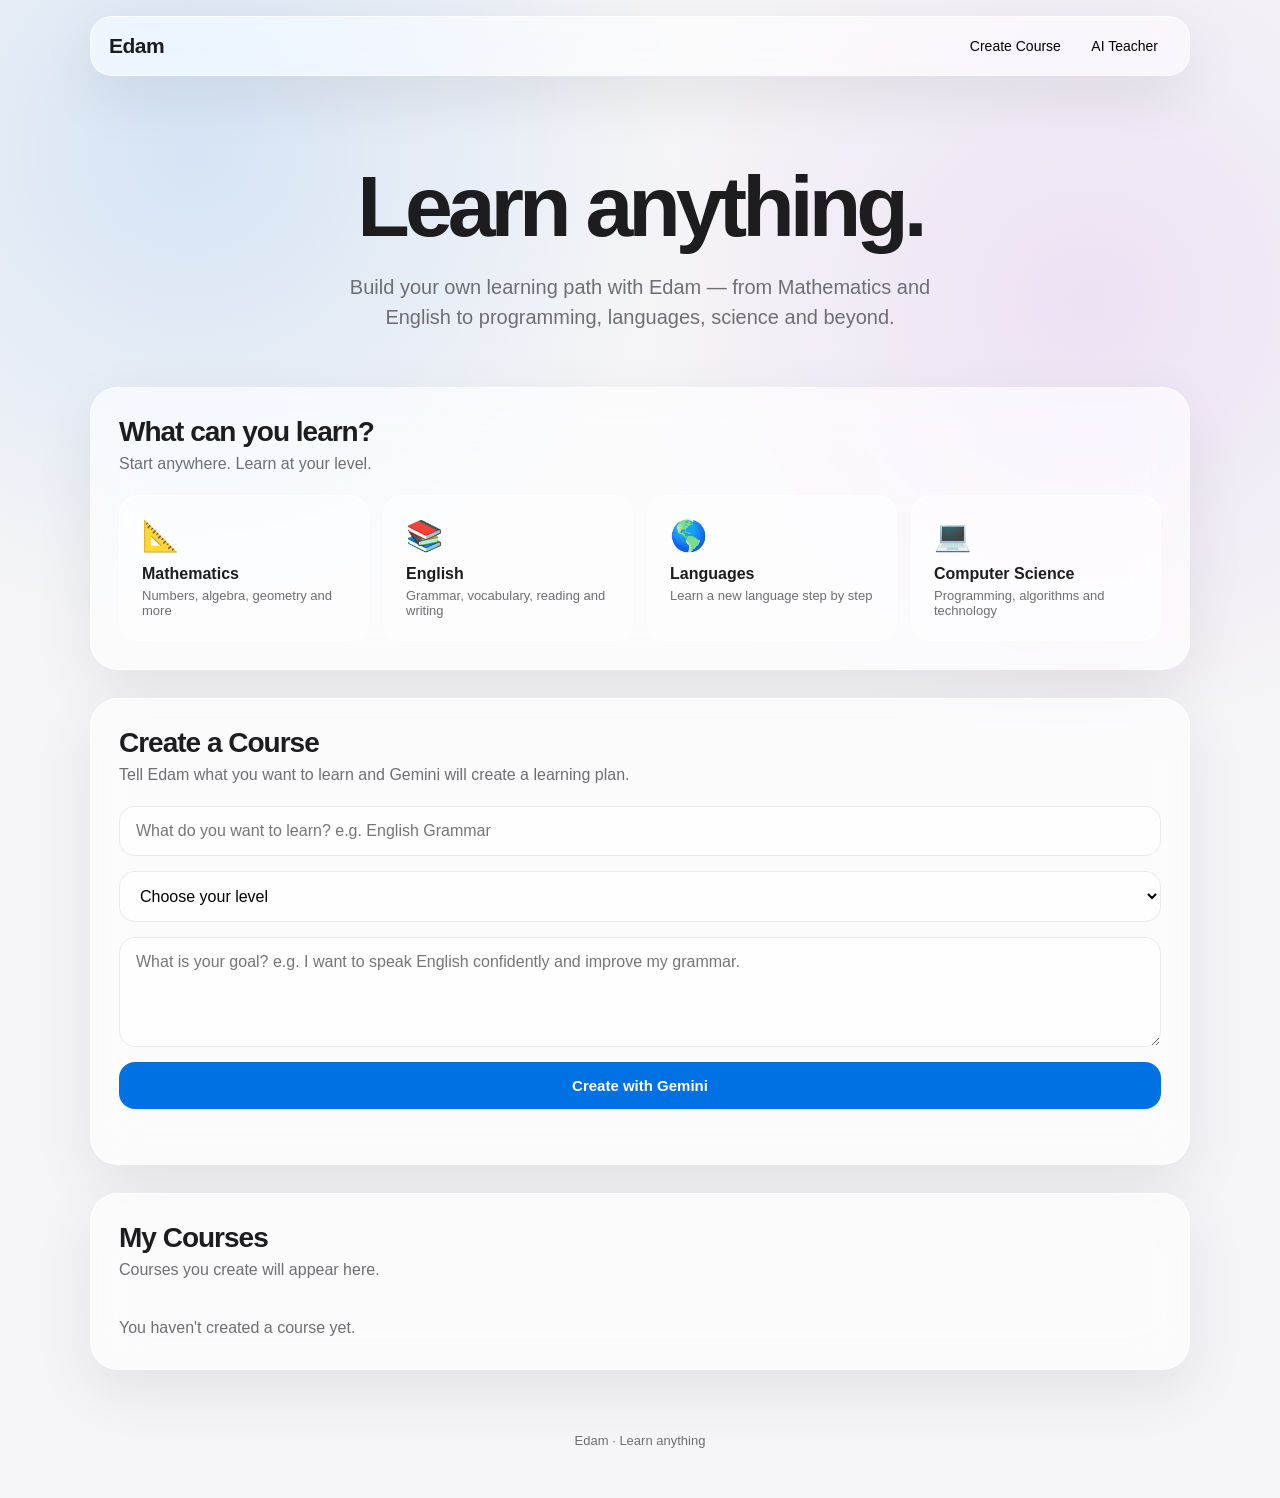
==== commit d9dd413f: "Add generateCourse function to index.html Added a script to alert when the generateCourse function i" ====
--- a/index.html
+++ b/index.html
@@ -337,6 +337,12 @@
 
     <textarea id="goal" placeholder="What is your goal? e.g. I want to speak English confidently and improve my grammar."></textarea>
 
+    <script>
+function generateCourse() {
+  alert("generateCourse is working!");
+}
+</script>
+    
     <button class="primary" id="generateBtn" onclick="generateCourse()">
       Create with Gemini
     </button>
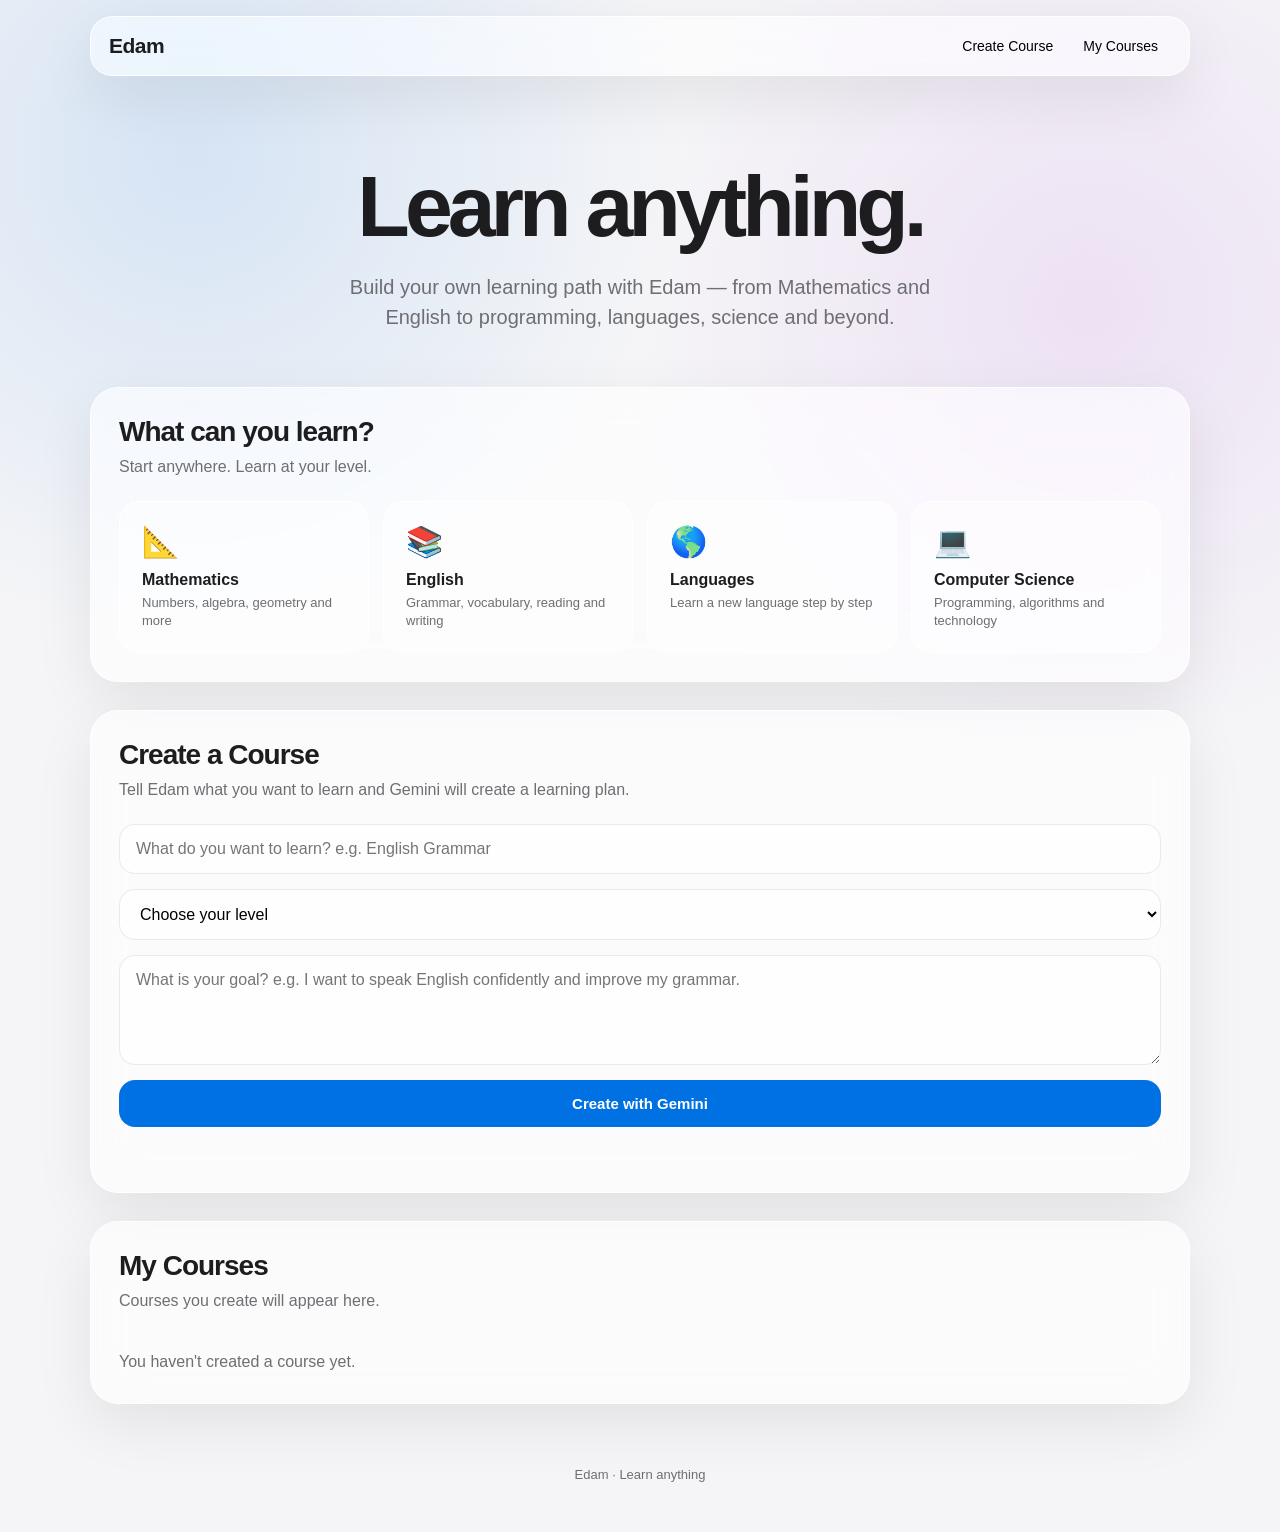
==== commit 254c3318: "Update index.html" ====
--- a/index.html
+++ b/index.html
@@ -1,519 +1,1107 @@
 <!DOCTYPE html>
 <html lang="en">
 <head>
-<meta charset="UTF-8">
-<meta name="viewport" content="width=device-width, initial-scale=1.0">
-<title>Edam — Learn Anything</title>
-
-<style>
-*{box-sizing:border-box}
-
-:root{
-  --bg:#f5f5f7;
-  --text:#1d1d1f;
-  --muted:#6e6e73;
-  --glass:rgba(255,255,255,.62);
-  --border:rgba(255,255,255,.75);
-  --shadow:0 20px 60px rgba(0,0,0,.08);
-  --accent:#0071e3;
-}
-
-body{
-  margin:0;
-  font-family:-apple-system,BlinkMacSystemFont,"SF Pro Display","SF Pro Text",Arial,sans-serif;
-  color:var(--text);
-  background:
-    radial-gradient(circle at 15% 10%,rgba(0,113,227,.13),transparent 28%),
-    radial-gradient(circle at 85% 20%,rgba(175,82,222,.12),transparent 28%),
-    var(--bg);
-  min-height:100vh;
-}
-
-nav{
-  position:sticky;
-  top:16px;
-  z-index:10;
-  width:min(1100px,calc(100% - 28px));
-  margin:16px auto 0;
-  padding:12px 18px;
-  display:flex;
-  align-items:center;
-  justify-content:space-between;
-  background:rgba(255,255,255,.55);
-  backdrop-filter:blur(24px) saturate(180%);
-  -webkit-backdrop-filter:blur(24px) saturate(180%);
-  border:1px solid var(--border);
-  border-radius:22px;
-  box-shadow:var(--shadow);
-}
-
-.logo{
-  font-size:21px;
-  font-weight:700;
-  letter-spacing:-.5px;
-}
-
-nav button{
-  border:0;
-  background:transparent;
-  padding:9px 13px;
-  border-radius:14px;
-  cursor:pointer;
-  font-size:14px;
-}
-
-nav button:hover{
-  background:rgba(0,0,0,.06);
-}
-
-main{
-  width:min(1100px,calc(100% - 28px));
-  margin:auto;
-}
-
-.hero{
-  text-align:center;
-  padding:90px 10px 55px;
-}
-
-.hero h1{
-  margin:0;
-  font-size:clamp(48px,8vw,86px);
-  line-height:.95;
-  letter-spacing:-5px;
-}
-
-.hero p{
-  max-width:650px;
-  margin:24px auto 0;
-  color:var(--muted);
-  font-size:20px;
-  line-height:1.5;
-}
-
-.glass{
-  background:var(--glass);
-  backdrop-filter:blur(25px) saturate(160%);
-  -webkit-backdrop-filter:blur(25px) saturate(160%);
-  border:1px solid var(--border);
-  border-radius:28px;
-  box-shadow:var(--shadow);
-}
-
-.section{
-  padding:28px;
-  margin-bottom:28px;
-}
-
-.section h2{
-  margin:0 0 7px;
-  font-size:28px;
-  letter-spacing:-1px;
-}
-
-.subtitle{
-  color:var(--muted);
-  margin:0 0 22px;
-}
-
-.examples{
-  display:grid;
-  grid-template-columns:repeat(4,1fr);
-  gap:14px;
-}
-
-.example{
-  padding:22px;
-  border-radius:20px;
-  background:rgba(255,255,255,.48);
-  border:1px solid rgba(255,255,255,.7);
-}
-
-.example .icon{
-  font-size:30px;
-  margin-bottom:12px;
-}
-
-.example strong{
-  display:block;
-  font-size:16px;
-}
-
-.example span{
-  display:block;
-  margin-top:5px;
-  color:var(--muted);
-  font-size:13px;
-}
-
-.form{
-  display:grid;
-  gap:15px;
-}
-
-input,select,textarea{
-  width:100%;
-  border:1px solid rgba(0,0,0,.08);
-  background:rgba(255,255,255,.72);
-  border-radius:16px;
-  padding:15px 16px;
-  font:inherit;
-  outline:none;
-}
-
-textarea{
-  min-height:110px;
-  resize:vertical;
-}
-
-input:focus,select:focus,textarea:focus{
-  border-color:rgba(0,113,227,.4);
-  box-shadow:0 0 0 4px rgba(0,113,227,.08);
-}
-
-button.primary{
-  border:0;
-  border-radius:16px;
-  padding:15px 20px;
-  background:#0071e3;
-  color:white;
-  font-weight:600;
-  font-size:15px;
-  cursor:pointer;
-}
-
-button.primary:hover{
-  filter:brightness(1.08);
-}
-
-button.primary:disabled{
-  opacity:.55;
-  cursor:wait;
-}
-
-.courses{
-  display:grid;
-  grid-template-columns:repeat(3,1fr);
-  gap:15px;
-}
-
-.course{
-  padding:22px;
-  border-radius:22px;
-  background:rgba(255,255,255,.5);
-  border:1px solid rgba(255,255,255,.7);
-}
-
-.course h3{
-  margin:0 0 7px;
-}
-
-.course p{
-  color:var(--muted);
-  font-size:14px;
-}
-
-.empty{
-  color:var(--muted);
-  padding:18px 0 4px;
-}
-
-.result{
-  margin-top:22px;
-  display:none;
-}
-
-.result.show{
-  display:block;
-}
-
-.ai-output{
-  white-space:pre-wrap;
-  line-height:1.65;
-  background:rgba(255,255,255,.6);
-  border-radius:20px;
-  padding:22px;
-  border:1px solid rgba(255,255,255,.75);
-}
-
-.status{
-  margin-top:12px;
-  color:var(--muted);
-  font-size:14px;
-}
-
-footer{
-  text-align:center;
-  color:var(--muted);
-  padding:35px 0 50px;
-  font-size:13px;
-}
-
-@media(max-width:800px){
-  .examples{grid-template-columns:repeat(2,1fr)}
-  .courses{grid-template-columns:1fr}
-}
-
-@media(max-width:520px){
-  nav{top:8px;margin-top:8px}
-  .hero{padding-top:65px}
-  .hero h1{letter-spacing:-3px}
-  .hero p{font-size:17px}
-  .section{padding:20px;border-radius:23px}
-  .examples{grid-template-columns:1fr 1fr}
-}
-</style>
+  <meta charset="UTF-8">
+  <meta name="viewport" content="width=device-width, initial-scale=1.0">
+
+  <title>Edam — Learn Anything</title>
+
+  <style>
+    * {
+      box-sizing: border-box;
+    }
+
+    :root {
+      --bg: #f5f5f7;
+      --text: #1d1d1f;
+      --muted: #6e6e73;
+      --glass: rgba(255, 255, 255, 0.62);
+      --border: rgba(255, 255, 255, 0.78);
+      --shadow: 0 20px 60px rgba(0, 0, 0, 0.08);
+      --accent: #0071e3;
+      --accent-dark: #005bb5;
+    }
+
+    html {
+      scroll-behavior: smooth;
+    }
+
+    body {
+      margin: 0;
+      min-height: 100vh;
+
+      font-family:
+        -apple-system,
+        BlinkMacSystemFont,
+        "SF Pro Display",
+        "SF Pro Text",
+        Arial,
+        sans-serif;
+
+      color: var(--text);
+
+      background:
+        radial-gradient(
+          circle at 15% 10%,
+          rgba(0, 113, 227, 0.13),
+          transparent 28%
+        ),
+        radial-gradient(
+          circle at 85% 20%,
+          rgba(175, 82, 222, 0.12),
+          transparent 28%
+        ),
+        var(--bg);
+    }
+
+    button,
+    input,
+    select,
+    textarea {
+      font: inherit;
+    }
+
+    nav {
+      position: sticky;
+      top: 16px;
+      z-index: 100;
+
+      width: min(1100px, calc(100% - 28px));
+      margin: 16px auto 0;
+
+      padding: 12px 18px;
+
+      display: flex;
+      align-items: center;
+      justify-content: space-between;
+
+      background: rgba(255, 255, 255, 0.55);
+      backdrop-filter: blur(24px) saturate(180%);
+      -webkit-backdrop-filter: blur(24px) saturate(180%);
+
+      border: 1px solid var(--border);
+      border-radius: 22px;
+
+      box-shadow: var(--shadow);
+    }
+
+    .logo {
+      font-size: 21px;
+      font-weight: 700;
+      letter-spacing: -0.5px;
+    }
+
+    nav .nav-buttons {
+      display: flex;
+      gap: 4px;
+    }
+
+    nav button {
+      border: 0;
+      background: transparent;
+
+      padding: 9px 13px;
+      border-radius: 14px;
+
+      cursor: pointer;
+      font-size: 14px;
+
+      transition:
+        background 0.2s ease,
+        transform 0.2s ease;
+    }
+
+    nav button:hover {
+      background: rgba(0, 0, 0, 0.06);
+      transform: translateY(-1px);
+    }
+
+    main {
+      width: min(1100px, calc(100% - 28px));
+      margin: 0 auto;
+    }
+
+    .hero {
+      text-align: center;
+      padding: 90px 10px 55px;
+    }
+
+    .hero h1 {
+      margin: 0;
+
+      font-size: clamp(48px, 8vw, 86px);
+      line-height: 0.95;
+      letter-spacing: -5px;
+    }
+
+    .hero p {
+      max-width: 650px;
+      margin: 24px auto 0;
+
+      color: var(--muted);
+
+      font-size: 20px;
+      line-height: 1.5;
+    }
+
+    .glass {
+      background: var(--glass);
+
+      backdrop-filter: blur(25px) saturate(160%);
+      -webkit-backdrop-filter: blur(25px) saturate(160%);
+
+      border: 1px solid var(--border);
+      border-radius: 28px;
+
+      box-shadow: var(--shadow);
+    }
+
+    .section {
+      padding: 28px;
+      margin-bottom: 28px;
+    }
+
+    .section h2 {
+      margin: 0 0 7px;
+
+      font-size: 28px;
+      letter-spacing: -1px;
+    }
+
+    .subtitle {
+      margin: 0 0 22px;
+      color: var(--muted);
+      line-height: 1.5;
+    }
+
+    .examples {
+      display: grid;
+      grid-template-columns: repeat(4, 1fr);
+      gap: 14px;
+    }
+
+    .example {
+      padding: 22px;
+
+      border-radius: 20px;
+
+      background: rgba(255, 255, 255, 0.48);
+      border: 1px solid rgba(255, 255, 255, 0.7);
+
+      transition:
+        transform 0.2s ease,
+        background 0.2s ease;
+    }
+
+    .example:hover {
+      transform: translateY(-3px);
+      background: rgba(255, 255, 255, 0.62);
+    }
+
+    .example .icon {
+      font-size: 30px;
+      margin-bottom: 12px;
+    }
+
+    .example strong {
+      display: block;
+      font-size: 16px;
+    }
+
+    .example span {
+      display: block;
+
+      margin-top: 5px;
+
+      color: var(--muted);
+      font-size: 13px;
+      line-height: 1.4;
+    }
+
+    .form {
+      display: grid;
+      gap: 15px;
+    }
+
+    input,
+    select,
+    textarea {
+      width: 100%;
+
+      border: 1px solid rgba(0, 0, 0, 0.08);
+
+      background: rgba(255, 255, 255, 0.72);
+
+      border-radius: 16px;
+
+      padding: 15px 16px;
+
+      outline: none;
+
+      transition:
+        border-color 0.2s ease,
+        box-shadow 0.2s ease;
+    }
+
+    textarea {
+      min-height: 110px;
+      resize: vertical;
+    }
+
+    input:focus,
+    select:focus,
+    textarea:focus {
+      border-color: rgba(0, 113, 227, 0.4);
+
+      box-shadow:
+        0 0 0 4px rgba(0, 113, 227, 0.08);
+    }
+
+    button.primary {
+      border: 0;
+
+      border-radius: 16px;
+
+      padding: 15px 20px;
+
+      background: var(--accent);
+      color: white;
+
+      font-weight: 600;
+      font-size: 15px;
+
+      cursor: pointer;
+
+      transition:
+        background 0.2s ease,
+        transform 0.2s ease,
+        opacity 0.2s ease;
+    }
+
+    button.primary:hover {
+      background: var(--accent-dark);
+      transform: translateY(-1px);
+    }
+
+    button.primary:disabled {
+      opacity: 0.55;
+      cursor: wait;
+      transform: none;
+    }
+
+    .status {
+      min-height: 20px;
+
+      margin-top: 2px;
+
+      color: var(--muted);
+
+      font-size: 14px;
+      line-height: 1.5;
+    }
+
+    .result {
+      margin-top: 22px;
+      display: none;
+    }
+
+    .result.show {
+      display: block;
+    }
+
+    .result h3 {
+      margin: 0 0 12px;
+      font-size: 20px;
+    }
+
+    .ai-output {
+      white-space: pre-wrap;
+
+      line-height: 1.7;
+
+      background: rgba(255, 255, 255, 0.6);
+
+      border-radius: 20px;
+
+      padding: 22px;
+
+      border: 1px solid rgba(255, 255, 255, 0.75);
+
+      overflow-wrap: anywhere;
+    }
+
+    .courses {
+      display: grid;
+
+      grid-template-columns: repeat(3, 1fr);
+
+      gap: 15px;
+    }
+
+    .course {
+      padding: 22px;
+
+      border-radius: 22px;
+
+      background: rgba(255, 255, 255, 0.5);
+
+      border: 1px solid rgba(255, 255, 255, 0.7);
+    }
+
+    .course h3 {
+      margin: 0 0 8px;
+      font-size: 18px;
+    }
+
+    .course p {
+      color: var(--muted);
+
+      font-size: 14px;
+      line-height: 1.5;
+    }
+
+    .course-meta {
+      margin-top: 14px;
+
+      font-size: 12px;
+      color: var(--muted);
+    }
+
+    .empty {
+      grid-column: 1 / -1;
+
+      color: var(--muted);
+
+      padding: 18px 0 4px;
+    }
+
+    footer {
+      text-align: center;
+
+      color: var(--muted);
+
+      padding: 35px 0 50px;
+
+      font-size: 13px;
+    }
+
+    @media (max-width: 800px) {
+      .examples {
+        grid-template-columns: repeat(2, 1fr);
+      }
+
+      .courses {
+        grid-template-columns: 1fr;
+      }
+    }
+
+    @media (max-width: 520px) {
+      nav {
+        top: 8px;
+        margin-top: 8px;
+      }
+
+      nav .nav-buttons {
+        gap: 0;
+      }
+
+      nav button {
+        padding: 8px 9px;
+        font-size: 13px;
+      }
+
+      .hero {
+        padding-top: 65px;
+      }
+
+      .hero h1 {
+        letter-spacing: -3px;
+      }
+
+      .hero p {
+        font-size: 17px;
+      }
+
+      .section {
+        padding: 20px;
+        border-radius: 23px;
+      }
+
+      .examples {
+        grid-template-columns: 1fr 1fr;
+      }
+    }
+  </style>
 </head>
 
 <body>
 
-<nav>
-  <div class="logo">Edam</div>
-  <div>
-    <button onclick="scrollToSection('create')">Create Course</button>
-    <button onclick="scrollToSection('planner')">AI Teacher</button>
-  </div>
-</nav>
-
-<main>
-
-<section class="hero">
-  <h1>Learn anything.</h1>
-  <p>
-    Build your own learning path with Edam — from Mathematics and English
-    to programming, languages, science and beyond.
-  </p>
-</section>
-
-<section class="section glass">
-  <h2>What can you learn?</h2>
-  <p class="subtitle">Start anywhere. Learn at your level.</p>
-
-  <div class="examples">
-    <div class="example">
-      <div class="icon">📐</div>
-      <strong>Mathematics</strong>
-      <span>Numbers, algebra, geometry and more</span>
+  <nav>
+    <div class="logo">Edam</div>
+
+    <div class="nav-buttons">
+      <button type="button" onclick="scrollToSection('create')">
+        Create Course
+      </button>
+
+      <button type="button" onclick="scrollToSection('planner')">
+        My Courses
+      </button>
     </div>
-
-    <div class="example">
-      <div class="icon">📚</div>
-      <strong>English</strong>
-      <span>Grammar, vocabulary, reading and writing</span>
-    </div>
-
-    <div class="example">
-      <div class="icon">🌎</div>
-      <strong>Languages</strong>
-      <span>Learn a new language step by step</span>
-    </div>
-
-    <div class="example">
-      <div class="icon">💻</div>
-      <strong>Computer Science</strong>
-      <span>Programming, algorithms and technology</span>
-    </div>
-  </div>
-</section>
-
-<section id="create" class="section glass">
-  <h2>Create a Course</h2>
-  <p class="subtitle">
-    Tell Edam what you want to learn and Gemini will create a learning plan.
-  </p>
-
-  <div class="form">
-    <input id="courseName" placeholder="What do you want to learn? e.g. English Grammar">
-
-    <select id="level">
-      <option value="">Choose your level</option>
-      <option>Beginner</option>
-      <option>Elementary</option>
-      <option>Intermediate</option>
-      <option>Advanced</option>
-      <option>University</option>
-      <option>Professional</option>
-    </select>
-
-    <textarea id="goal" placeholder="What is your goal? e.g. I want to speak English confidently and improve my grammar."></textarea>
-
-    <script>
-function generateCourse() {
-  alert("generateCourse is working!");
-}
-</script>
-    
-    <button class="primary" id="generateBtn" onclick="generateCourse()">
-      Create with Gemini
-    </button>
-
-    <div id="status" class="status"></div>
-  </div>
-
-  <div id="result" class="result">
-    <h3>Your AI-generated learning plan</h3>
-    <div id="output" class="ai-output"></div>
-  </div>
-</section>
-
-<section id="planner" class="section glass">
-  <h2>My Courses</h2>
-  <p class="subtitle">Courses you create will appear here.</p>
-
-  <div id="courses" class="courses">
-    <div class="empty">You haven't created a course yet.</div>
-  </div>
-</section>
-
-</main>
-
-<footer>
-  Edam · Learn anything
-</footer>
-
-<script>
-const WORKER_URL = "https://edam-ai.rup62012.workers.dev/";
-
-function scrollToSection(id){
-  document.getElementById(id).scrollIntoView({
-    behavior:"smooth"
-  });
-}
-
-function loadCourses(){
-  const courses = JSON.parse(localStorage.getItem("edamCourses") || "[]");
-  const container = document.getElementById("courses");
-
-  if(!courses.length){
-    container.innerHTML =
-      '<div class="empty">You haven\\'t created a course yet.</div>';
-    return;
-  }
-
-  container.innerHTML = courses.map(course => `
-    <div class="course">
-      <h3>${escapeHtml(course.name)}</h3>
-      <p>${escapeHtml(course.level)}</p>
-      <p>${escapeHtml(course.goal)}</p>
-    </div>
-  `).join("");
-}
-
-async function generateCourse(){
-
-  const name = document.getElementById("courseName").value.trim();
-  const level = document.getElementById("level").value;
-  const goal = document.getElementById("goal").value.trim();
-
-  const button = document.getElementById("generateBtn");
-  const status = document.getElementById("status");
-  const result = document.getElementById("result");
-  const output = document.getElementById("output");
-
-  if(!name || !level || !goal){
-    status.textContent = "Please fill in the course, level and goal.";
-    return;
-  }
-
-  button.disabled = true;
-  button.textContent = "Gemini is creating your course...";
-  status.textContent = "Generating your learning path...";
-  result.classList.remove("show");
-
-  const prompt = `
+  </nav>
+
+  <main>
+
+    <section class="hero">
+      <h1>Learn anything.</h1>
+
+      <p>
+        Build your own learning path with Edam — from Mathematics and English
+        to programming, languages, science and beyond.
+      </p>
+    </section>
+
+
+    <section class="section glass">
+
+      <h2>What can you learn?</h2>
+
+      <p class="subtitle">
+        Start anywhere. Learn at your level.
+      </p>
+
+      <div class="examples">
+
+        <div class="example">
+          <div class="icon">📐</div>
+
+          <strong>Mathematics</strong>
+
+          <span>
+            Numbers, algebra, geometry and more
+          </span>
+        </div>
+
+
+        <div class="example">
+          <div class="icon">📚</div>
+
+          <strong>English</strong>
+
+          <span>
+            Grammar, vocabulary, reading and writing
+          </span>
+        </div>
+
+
+        <div class="example">
+          <div class="icon">🌎</div>
+
+          <strong>Languages</strong>
+
+          <span>
+            Learn a new language step by step
+          </span>
+        </div>
+
+
+        <div class="example">
+          <div class="icon">💻</div>
+
+          <strong>Computer Science</strong>
+
+          <span>
+            Programming, algorithms and technology
+          </span>
+        </div>
+
+      </div>
+    </section>
+
+
+    <section id="create" class="section glass">
+
+      <h2>Create a Course</h2>
+
+      <p class="subtitle">
+        Tell Edam what you want to learn and Gemini will create a learning plan.
+      </p>
+
+      <div class="form">
+
+        <input
+          id="courseName"
+          type="text"
+          placeholder="What do you want to learn? e.g. English Grammar"
+        >
+
+
+        <select id="level">
+
+          <option value="">
+            Choose your level
+          </option>
+
+          <option value="Beginner">
+            Beginner
+          </option>
+
+          <option value="Elementary">
+            Elementary
+          </option>
+
+          <option value="Intermediate">
+            Intermediate
+          </option>
+
+          <option value="Advanced">
+            Advanced
+          </option>
+
+          <option value="University">
+            University
+          </option>
+
+          <option value="Professional">
+            Professional
+          </option>
+
+        </select>
+
+
+        <textarea
+          id="goal"
+          placeholder="What is your goal? e.g. I want to speak English confidently and improve my grammar."
+        ></textarea>
+
+
+        <button
+          type="button"
+          class="primary"
+          id="generateBtn"
+          onclick="generateCourse()"
+        >
+          Create with Gemini
+        </button>
+
+
+        <div
+          id="status"
+          class="status"
+          aria-live="polite"
+        ></div>
+
+      </div>
+
+
+      <div
+        id="result"
+        class="result"
+      >
+
+        <h3>
+          Your AI-generated learning plan
+        </h3>
+
+        <div
+          id="output"
+          class="ai-output"
+        ></div>
+
+      </div>
+
+    </section>
+
+
+    <section
+      id="planner"
+      class="section glass"
+    >
+
+      <h2>My Courses</h2>
+
+      <p class="subtitle">
+        Courses you create will appear here.
+      </p>
+
+      <div
+        id="courses"
+        class="courses"
+      ></div>
+
+    </section>
+
+  </main>
+
+
+  <footer>
+    Edam · Learn anything
+  </footer>
+
+
+  <script>
+
+    /*
+      ==========================================
+      EDAM AI WORKER
+      ==========================================
+    */
+
+    const WORKER_URL =
+      "https://edam-ai.rup62012.workers.dev/";
+
+
+    /*
+      ==========================================
+      NAVIGATION
+      ==========================================
+    */
+
+    function scrollToSection(id) {
+
+      const element = document.getElementById(id);
+
+      if (!element) {
+        return;
+      }
+
+      element.scrollIntoView({
+        behavior: "smooth",
+        block: "start"
+      });
+    }
+
+
+    /*
+      ==========================================
+      HTML ESCAPING
+      ==========================================
+    */
+
+    function escapeHtml(value) {
+
+      return String(value)
+        .replace(/&/g, "&amp;")
+        .replace(/</g, "&lt;")
+        .replace(/>/g, "&gt;")
+        .replace(/"/g, "&quot;")
+        .replace(/'/g, "&#039;");
+    }
+
+
+    /*
+      ==========================================
+      LOAD SAVED COURSES
+      ==========================================
+    */
+
+    function loadCourses() {
+
+      const container =
+        document.getElementById("courses");
+
+      if (!container) {
+        return;
+      }
+
+      let courses = [];
+
+      try {
+
+        courses = JSON.parse(
+          localStorage.getItem("edamCourses") || "[]"
+        );
+
+        if (!Array.isArray(courses)) {
+          courses = [];
+        }
+
+      } catch (error) {
+
+        console.error(
+          "Could not read saved courses:",
+          error
+        );
+
+        courses = [];
+      }
+
+
+      if (courses.length === 0) {
+
+        container.innerHTML = `
+          <div class="empty">
+            You haven't created a course yet.
+          </div>
+        `;
+
+        return;
+      }
+
+
+      container.innerHTML = courses
+        .slice()
+        .reverse()
+        .map(course => {
+
+          return `
+            <article class="course">
+
+              <h3>
+                ${escapeHtml(course.name)}
+              </h3>
+
+              <p>
+                <strong>Level:</strong>
+                ${escapeHtml(course.level)}
+              </p>
+
+              <p>
+                <strong>Goal:</strong>
+                ${escapeHtml(course.goal)}
+              </p>
+
+              <div class="course-meta">
+                Created with Gemini
+              </div>
+
+            </article>
+          `;
+
+        })
+        .join("");
+    }
+
+
+    /*
+      ==========================================
+      CREATE COURSE WITH GEMINI
+      ==========================================
+    */
+
+    window.generateCourse = async function generateCourse() {
+
+      const name =
+        document.getElementById("courseName").value.trim();
+
+      const level =
+        document.getElementById("level").value;
+
+      const goal =
+        document.getElementById("goal").value.trim();
+
+
+      const button =
+        document.getElementById("generateBtn");
+
+      const status =
+        document.getElementById("status");
+
+      const result =
+        document.getElementById("result");
+
+      const output =
+        document.getElementById("output");
+
+
+      /*
+        Validate form
+      */
+
+      if (!name || !level || !goal) {
+
+        status.textContent =
+          "Please fill in the course, level and goal.";
+
+        return;
+      }
+
+
+      /*
+        UI while Gemini works
+      */
+
+      button.disabled = true;
+
+      button.textContent =
+        "Gemini is creating your course...";
+
+      status.textContent =
+        "Generating your learning path...";
+
+      result.classList.remove("show");
+
+      output.textContent = "";
+
+
+      /*
+        ==========================================
+        PROMPT
+        ==========================================
+      */
+
+      const prompt = `
+
 You are Edam, an educational AI teacher.
 
-Create a structured learning path for this course:
-
-Course: ${name}
-Learner level: ${level}
-Goal: ${goal}
-
-Design a useful, realistic educational course.
+Create a structured and realistic learning path for this course.
+
+Course:
+${name}
+
+Learner level:
+${level}
+
+Learner goal:
+${goal}
+
+Design the course so that a student can actually follow it step by step.
 
 Include:
+
 1. Course overview
-2. 5-8 units
-3. 3-5 lessons per unit
-4. Practice activities
-5. A test after each major section
-6. A final test
-7. What the learner should be able to do after completing the course
-
-For language learning such as English, include appropriate skills such as vocabulary,
-grammar, reading, writing, listening, pronunciation and communication when relevant.
-
-Do not invent or cite fake textbooks, authors, institutions or sources.
-If reliable source material has not been supplied, clearly say that the plan is
-general educational guidance rather than being based on a specific textbook or syllabus.
-
-Make the response clear and easy for a student to follow.
+
+2. Learning outcomes
+
+3. 5-8 units
+
+4. 3-5 lessons inside each unit
+
+5. Clear explanations for what each lesson teaches
+
+6. Practice activities
+
+7. Review activities
+
+8. A test after each major section
+
+9. A final test
+
+10. A suggested progression from easier concepts to harder concepts
+
+For English or language-learning courses, include relevant skills such as:
+
+- Vocabulary
+- Grammar
+- Reading
+- Writing
+- Listening
+- Pronunciation
+- Speaking
+- Communication
+
+Do not invent or cite fake textbooks, authors, institutions, studies, websites or sources.
+
+Do not claim that the course is based on a specific textbook, official syllabus or institution unless reliable source material was actually provided.
+
+When reliable source material has not been provided, clearly describe the course as general educational guidance.
+
+Keep the structure clear and easy for a student to follow.
+
+Use plain text headings and readable formatting.
+
 `;
 
-  try{
-    const response = await fetch(WORKER_URL,{
-      method:"POST",
-      headers:{
-        "Content-Type":"application/json"
-      },
-      body:JSON.stringify({prompt})
-    });
-
-    const data = await response.json();
-
-    if(!response.ok){
-      throw new Error(data.error || "Gemini request failed.");
-    }
-
-    output.textContent = data.text || "Gemini returned no content.";
-    result.classList.add("show");
-
-    const courses = JSON.parse(
-      localStorage.getItem("edamCourses") || "[]"
-    );
-
-    courses.push({
-      name,
-      level,
-      goal,
-      plan:data.text,
-      created:new Date().toISOString()
-    });
-
-    localStorage.setItem(
-      "edamCourses",
-      JSON.stringify(courses)
-    );
+
+      /*
+        ==========================================
+        SEND REQUEST TO CLOUDFLARE WORKER
+        ==========================================
+      */
+
+      try {
+
+        const response = await fetch(
+          WORKER_URL,
+          {
+            method: "POST",
+
+            headers: {
+              "Content-Type": "application/json"
+            },
+
+            body: JSON.stringify({
+              prompt: prompt
+            })
+          }
+        );
+
+
+        /*
+          Read response safely
+        */
+
+        let data;
+
+        try {
+
+          data = await response.json();
+
+        } catch (jsonError) {
+
+          throw new Error(
+            "The AI server returned an invalid response."
+          );
+        }
+
+
+        /*
+          Handle Worker / Gemini errors
+        */
+
+        if (!response.ok) {
+
+          let message =
+            data?.error ||
+            "Gemini request failed.";
+
+          if (data?.details) {
+
+            const detailText =
+              typeof data.details === "string"
+                ? data.details
+                : JSON.stringify(data.details);
+
+            message +=
+              " " + detailText;
+          }
+
+          throw new Error(message);
+        }
+
+
+        /*
+          Get generated text
+        */
+
+        const generatedText =
+          typeof data?.text === "string"
+            ? data.text.trim()
+            : "";
+
+
+        if (!generatedText) {
+
+          throw new Error(
+            "Gemini returned no course content."
+          );
+        }
+
+
+        /*
+          Show result
+        */
+
+        output.textContent =
+          generatedText;
+
+        result.classList.add("show");
+
+
+        /*
+          Save course locally
+        */
+
+        let courses = [];
+
+        try {
+
+          courses = JSON.parse(
+            localStorage.getItem("edamCourses") || "[]"
+          );
+
+          if (!Array.isArray(courses)) {
+            courses = [];
+          }
+
+        } catch (storageReadError) {
+
+          courses = [];
+        }
+
+
+        courses.push({
+
+          name: name,
+
+          level: level,
+
+          goal: goal,
+
+          plan: generatedText,
+
+          created: new Date().toISOString()
+
+        });
+
+
+        localStorage.setItem(
+          "edamCourses",
+          JSON.stringify(courses)
+        );
+
+
+        /*
+          Refresh My Courses
+        */
+
+        loadCourses();
+
+
+        /*
+          Success message
+        */
+
+        status.textContent =
+          "Course created successfully.";
+
+
+        /*
+          Scroll to generated course
+        */
+
+        result.scrollIntoView({
+          behavior: "smooth",
+          block: "start"
+        });
+
+
+      } catch (error) {
+
+        console.error(
+          "Edam Gemini error:",
+          error
+        );
+
+
+        status.textContent =
+          "Something went wrong: " +
+          (error?.message || "Unknown error.");
+
+
+      } finally {
+
+        /*
+          Restore button
+        */
+
+        button.disabled = false;
+
+        button.textContent =
+          "Create with Gemini";
+      }
+    };
+
+
+    /*
+      ==========================================
+      INITIALIZE APP
+      ==========================================
+    */
 
     loadCourses();
 
-    status.textContent = "Course created successfully.";
-
-  }catch(error){
-
-    console.error(error);
-
-    status.textContent =
-      "Something went wrong: " + error.message;
-
-  }finally{
-
-    button.disabled = false;
-    button.textContent = "Create with Gemini";
-  }
-}
-
-function escapeHtml(value){
-  return String(value)
-    .replaceAll("&","&amp;")
-    .replaceAll("<","&lt;")
-    .replaceAll(">","&gt;")
-    .replaceAll('"',"&quot;")
-    .replaceAll("'","&#039;");
-}
-
-loadCourses();
-</script>
+  </script>
 
 </body>
 </html>
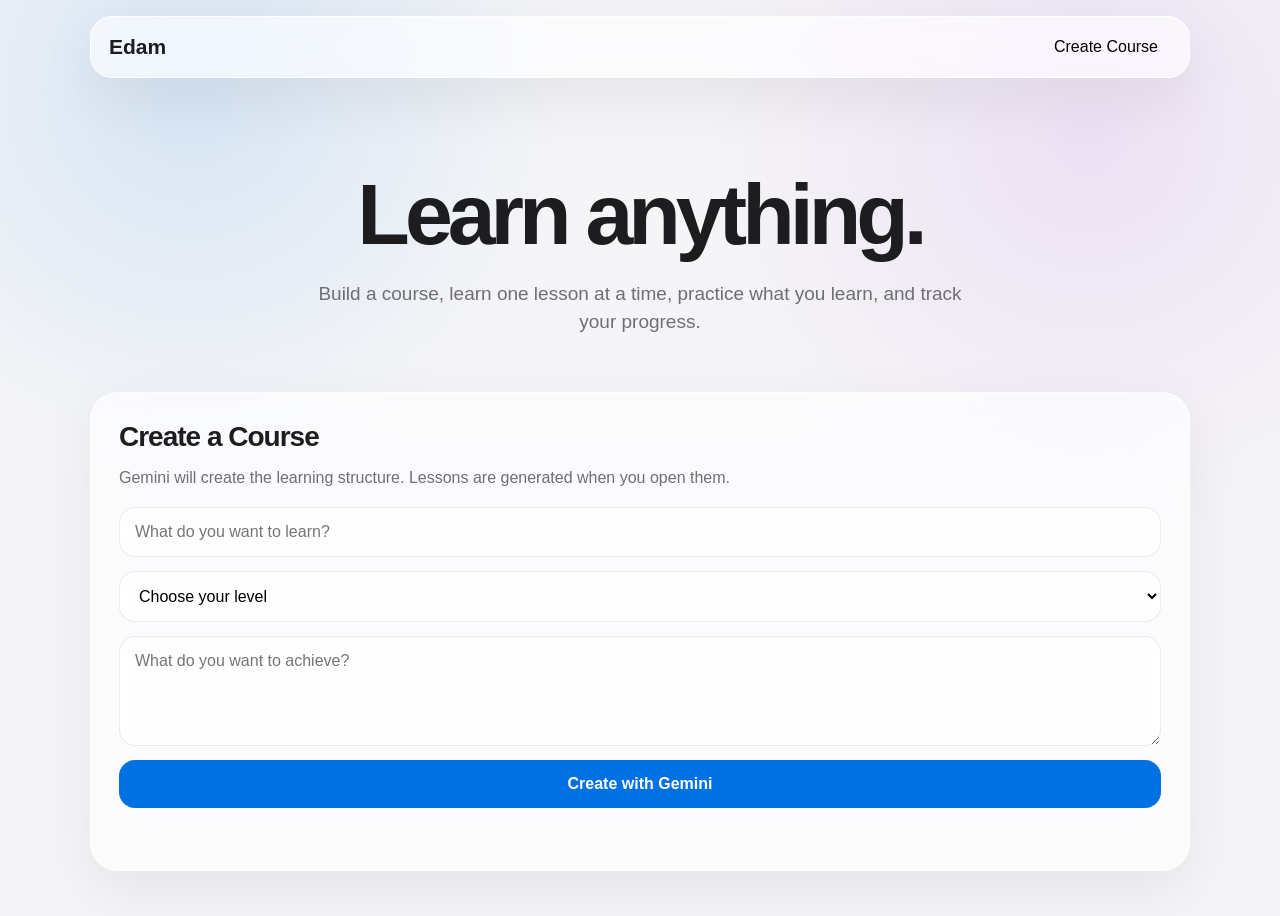
==== commit 33f11339: "Update index.html" ====
--- a/index.html
+++ b/index.html
@@ -1,1107 +1,1940 @@
 <!DOCTYPE html>
 <html lang="en">
+
 <head>
-  <meta charset="UTF-8">
-  <meta name="viewport" content="width=device-width, initial-scale=1.0">
-
-  <title>Edam — Learn Anything</title>
-
-  <style>
-    * {
-      box-sizing: border-box;
-    }
-
-    :root {
-      --bg: #f5f5f7;
-      --text: #1d1d1f;
-      --muted: #6e6e73;
-      --glass: rgba(255, 255, 255, 0.62);
-      --border: rgba(255, 255, 255, 0.78);
-      --shadow: 0 20px 60px rgba(0, 0, 0, 0.08);
-      --accent: #0071e3;
-      --accent-dark: #005bb5;
-    }
-
-    html {
-      scroll-behavior: smooth;
-    }
-
-    body {
-      margin: 0;
-      min-height: 100vh;
-
-      font-family:
-        -apple-system,
-        BlinkMacSystemFont,
-        "SF Pro Display",
-        "SF Pro Text",
-        Arial,
-        sans-serif;
-
-      color: var(--text);
-
-      background:
-        radial-gradient(
-          circle at 15% 10%,
-          rgba(0, 113, 227, 0.13),
-          transparent 28%
-        ),
-        radial-gradient(
-          circle at 85% 20%,
-          rgba(175, 82, 222, 0.12),
-          transparent 28%
-        ),
-        var(--bg);
-    }
-
-    button,
-    input,
-    select,
-    textarea {
-      font: inherit;
-    }
-
-    nav {
-      position: sticky;
-      top: 16px;
-      z-index: 100;
-
-      width: min(1100px, calc(100% - 28px));
-      margin: 16px auto 0;
-
-      padding: 12px 18px;
-
-      display: flex;
-      align-items: center;
-      justify-content: space-between;
-
-      background: rgba(255, 255, 255, 0.55);
-      backdrop-filter: blur(24px) saturate(180%);
-      -webkit-backdrop-filter: blur(24px) saturate(180%);
-
-      border: 1px solid var(--border);
-      border-radius: 22px;
-
-      box-shadow: var(--shadow);
-    }
-
-    .logo {
-      font-size: 21px;
-      font-weight: 700;
-      letter-spacing: -0.5px;
-    }
-
-    nav .nav-buttons {
-      display: flex;
-      gap: 4px;
-    }
-
-    nav button {
-      border: 0;
-      background: transparent;
-
-      padding: 9px 13px;
-      border-radius: 14px;
-
-      cursor: pointer;
-      font-size: 14px;
-
-      transition:
-        background 0.2s ease,
-        transform 0.2s ease;
-    }
-
-    nav button:hover {
-      background: rgba(0, 0, 0, 0.06);
-      transform: translateY(-1px);
-    }
-
-    main {
-      width: min(1100px, calc(100% - 28px));
-      margin: 0 auto;
-    }
-
-    .hero {
-      text-align: center;
-      padding: 90px 10px 55px;
-    }
-
-    .hero h1 {
-      margin: 0;
-
-      font-size: clamp(48px, 8vw, 86px);
-      line-height: 0.95;
-      letter-spacing: -5px;
-    }
-
-    .hero p {
-      max-width: 650px;
-      margin: 24px auto 0;
-
-      color: var(--muted);
-
-      font-size: 20px;
-      line-height: 1.5;
-    }
-
-    .glass {
-      background: var(--glass);
-
-      backdrop-filter: blur(25px) saturate(160%);
-      -webkit-backdrop-filter: blur(25px) saturate(160%);
-
-      border: 1px solid var(--border);
-      border-radius: 28px;
-
-      box-shadow: var(--shadow);
-    }
-
-    .section {
-      padding: 28px;
-      margin-bottom: 28px;
-    }
-
-    .section h2 {
-      margin: 0 0 7px;
-
-      font-size: 28px;
-      letter-spacing: -1px;
-    }
-
-    .subtitle {
-      margin: 0 0 22px;
-      color: var(--muted);
-      line-height: 1.5;
-    }
-
-    .examples {
-      display: grid;
-      grid-template-columns: repeat(4, 1fr);
-      gap: 14px;
-    }
-
-    .example {
-      padding: 22px;
-
-      border-radius: 20px;
-
-      background: rgba(255, 255, 255, 0.48);
-      border: 1px solid rgba(255, 255, 255, 0.7);
-
-      transition:
-        transform 0.2s ease,
-        background 0.2s ease;
-    }
-
-    .example:hover {
-      transform: translateY(-3px);
-      background: rgba(255, 255, 255, 0.62);
-    }
-
-    .example .icon {
-      font-size: 30px;
-      margin-bottom: 12px;
-    }
-
-    .example strong {
-      display: block;
-      font-size: 16px;
-    }
-
-    .example span {
-      display: block;
-
-      margin-top: 5px;
-
-      color: var(--muted);
-      font-size: 13px;
-      line-height: 1.4;
-    }
-
-    .form {
-      display: grid;
-      gap: 15px;
-    }
-
-    input,
-    select,
-    textarea {
-      width: 100%;
-
-      border: 1px solid rgba(0, 0, 0, 0.08);
-
-      background: rgba(255, 255, 255, 0.72);
-
-      border-radius: 16px;
-
-      padding: 15px 16px;
-
-      outline: none;
-
-      transition:
-        border-color 0.2s ease,
-        box-shadow 0.2s ease;
-    }
-
-    textarea {
-      min-height: 110px;
-      resize: vertical;
-    }
-
-    input:focus,
-    select:focus,
-    textarea:focus {
-      border-color: rgba(0, 113, 227, 0.4);
-
-      box-shadow:
-        0 0 0 4px rgba(0, 113, 227, 0.08);
-    }
-
-    button.primary {
-      border: 0;
-
-      border-radius: 16px;
-
-      padding: 15px 20px;
-
-      background: var(--accent);
-      color: white;
-
-      font-weight: 600;
-      font-size: 15px;
-
-      cursor: pointer;
-
-      transition:
-        background 0.2s ease,
-        transform 0.2s ease,
-        opacity 0.2s ease;
-    }
-
-    button.primary:hover {
-      background: var(--accent-dark);
-      transform: translateY(-1px);
-    }
-
-    button.primary:disabled {
-      opacity: 0.55;
-      cursor: wait;
-      transform: none;
-    }
-
-    .status {
-      min-height: 20px;
-
-      margin-top: 2px;
-
-      color: var(--muted);
-
-      font-size: 14px;
-      line-height: 1.5;
-    }
-
-    .result {
-      margin-top: 22px;
-      display: none;
-    }
-
-    .result.show {
-      display: block;
-    }
-
-    .result h3 {
-      margin: 0 0 12px;
-      font-size: 20px;
-    }
-
-    .ai-output {
-      white-space: pre-wrap;
-
-      line-height: 1.7;
-
-      background: rgba(255, 255, 255, 0.6);
-
-      border-radius: 20px;
-
-      padding: 22px;
-
-      border: 1px solid rgba(255, 255, 255, 0.75);
-
-      overflow-wrap: anywhere;
-    }
-
-    .courses {
-      display: grid;
-
-      grid-template-columns: repeat(3, 1fr);
-
-      gap: 15px;
-    }
-
-    .course {
-      padding: 22px;
-
-      border-radius: 22px;
-
-      background: rgba(255, 255, 255, 0.5);
-
-      border: 1px solid rgba(255, 255, 255, 0.7);
-    }
-
-    .course h3 {
-      margin: 0 0 8px;
-      font-size: 18px;
-    }
-
-    .course p {
-      color: var(--muted);
-
-      font-size: 14px;
-      line-height: 1.5;
-    }
-
-    .course-meta {
-      margin-top: 14px;
-
-      font-size: 12px;
-      color: var(--muted);
-    }
-
-    .empty {
-      grid-column: 1 / -1;
-
-      color: var(--muted);
-
-      padding: 18px 0 4px;
-    }
-
-    footer {
-      text-align: center;
-
-      color: var(--muted);
-
-      padding: 35px 0 50px;
-
-      font-size: 13px;
-    }
-
-    @media (max-width: 800px) {
-      .examples {
-        grid-template-columns: repeat(2, 1fr);
+
+<meta charset="UTF-8">
+
+<meta
+  name="viewport"
+  content="width=device-width, initial-scale=1.0"
+>
+
+<title>Edam — Learn Anything</title>
+
+<style>
+
+* {
+  box-sizing: border-box;
+}
+
+:root {
+  --bg: #f5f5f7;
+  --text: #1d1d1f;
+  --muted: #6e6e73;
+  --blue: #0071e3;
+  --blue-dark: #005bb5;
+  --glass: rgba(255,255,255,.63);
+  --border: rgba(255,255,255,.8);
+}
+
+body {
+  margin: 0;
+
+  font-family:
+    -apple-system,
+    BlinkMacSystemFont,
+    "SF Pro Display",
+    "SF Pro Text",
+    Arial,
+    sans-serif;
+
+  color: var(--text);
+
+  background:
+    radial-gradient(
+      circle at 15% 10%,
+      rgba(0,113,227,.12),
+      transparent 28%
+    ),
+
+    radial-gradient(
+      circle at 85% 15%,
+      rgba(175,82,222,.12),
+      transparent 30%
+    ),
+
+    var(--bg);
+
+  min-height: 100vh;
+}
+
+button,
+input,
+select,
+textarea {
+  font: inherit;
+}
+
+button {
+  cursor: pointer;
+}
+
+.glass {
+  background: var(--glass);
+
+  backdrop-filter: blur(24px) saturate(160%);
+  -webkit-backdrop-filter: blur(24px) saturate(160%);
+
+  border: 1px solid var(--border);
+
+  box-shadow:
+    0 20px 60px rgba(0,0,0,.07);
+}
+
+nav {
+  width: min(1100px, calc(100% - 28px));
+
+  margin: 16px auto;
+
+  padding: 12px 18px;
+
+  border-radius: 22px;
+
+  display: flex;
+
+  align-items: center;
+
+  justify-content: space-between;
+
+  position: sticky;
+
+  top: 14px;
+
+  z-index: 20;
+}
+
+.logo {
+  font-size: 21px;
+  font-weight: 700;
+}
+
+nav button {
+  border: 0;
+
+  background: transparent;
+
+  padding: 9px 13px;
+
+  border-radius: 13px;
+}
+
+nav button:hover {
+  background: rgba(0,0,0,.06);
+}
+
+main {
+  width: min(1100px, calc(100% - 28px));
+
+  margin: auto;
+}
+
+.hero {
+  text-align: center;
+
+  padding: 80px 10px 55px;
+}
+
+.hero h1 {
+  margin: 0;
+
+  font-size:
+    clamp(48px, 8vw, 86px);
+
+  line-height: .95;
+
+  letter-spacing: -5px;
+}
+
+.hero p {
+  max-width: 650px;
+
+  margin:
+    24px auto 0;
+
+  color: var(--muted);
+
+  font-size: 19px;
+
+  line-height: 1.5;
+}
+
+.section {
+  padding: 28px;
+
+  border-radius: 28px;
+
+  margin-bottom: 28px;
+}
+
+.section h2 {
+  margin:
+    0 0 8px;
+
+  font-size: 28px;
+
+  letter-spacing: -1px;
+}
+
+.muted {
+  color: var(--muted);
+}
+
+.form {
+  display: grid;
+
+  gap: 14px;
+
+  margin-top: 20px;
+}
+
+input,
+select,
+textarea {
+  width: 100%;
+
+  border: 1px solid rgba(0,0,0,.08);
+
+  background:
+    rgba(255,255,255,.75);
+
+  padding: 15px;
+
+  border-radius: 16px;
+
+  outline: none;
+}
+
+textarea {
+  min-height: 110px;
+
+  resize: vertical;
+}
+
+input:focus,
+select:focus,
+textarea:focus {
+  border-color:
+    rgba(0,113,227,.4);
+
+  box-shadow:
+    0 0 0 4px
+    rgba(0,113,227,.08);
+}
+
+.primary {
+  border: 0;
+
+  border-radius: 16px;
+
+  padding: 15px 20px;
+
+  background: var(--blue);
+
+  color: white;
+
+  font-weight: 600;
+}
+
+.primary:hover {
+  background: var(--blue-dark);
+}
+
+.primary:disabled {
+  opacity: .55;
+
+  cursor: wait;
+}
+
+.status {
+  color: var(--muted);
+
+  min-height: 20px;
+
+  font-size: 14px;
+}
+
+.course-header {
+  padding: 28px;
+
+  border-radius: 26px;
+
+  background:
+    linear-gradient(
+      135deg,
+      rgba(255,255,255,.8),
+      rgba(255,255,255,.42)
+    );
+
+  border:
+    1px solid rgba(255,255,255,.8);
+}
+
+.course-header h2 {
+  font-size: 38px;
+
+  margin: 0 0 10px;
+
+  letter-spacing: -1.5px;
+}
+
+.badge {
+  display: inline-block;
+
+  padding: 7px 11px;
+
+  border-radius: 999px;
+
+  background: rgba(0,113,227,.1);
+
+  color: var(--blue);
+
+  font-size: 12px;
+
+  font-weight: 600;
+}
+
+.outcomes {
+  margin-top: 22px;
+
+  display: grid;
+
+  gap: 8px;
+}
+
+.outcome {
+  padding: 12px 14px;
+
+  background:
+    rgba(255,255,255,.5);
+
+  border-radius: 14px;
+}
+
+.unit {
+  margin-top: 16px;
+
+  padding: 20px;
+
+  border-radius: 22px;
+
+  background:
+    rgba(255,255,255,.48);
+
+  border:
+    1px solid rgba(255,255,255,.7);
+}
+
+.unit h3 {
+  margin: 0;
+
+  font-size: 21px;
+}
+
+.unit-description {
+  color: var(--muted);
+
+  font-size: 14px;
+
+  line-height: 1.5;
+
+  margin:
+    7px 0 15px;
+}
+
+.lessons {
+  display: grid;
+
+  gap: 9px;
+}
+
+.lesson-button {
+  width: 100%;
+
+  border: 0;
+
+  text-align: left;
+
+  padding: 15px;
+
+  border-radius: 16px;
+
+  background:
+    rgba(255,255,255,.7);
+
+  display: flex;
+
+  align-items: center;
+
+  justify-content: space-between;
+}
+
+.lesson-button:hover {
+  background:
+    rgba(255,255,255,.95);
+
+  transform: translateY(-1px);
+}
+
+.lesson-main {
+  display: flex;
+
+  gap: 12px;
+
+  align-items: center;
+}
+
+.lesson-number {
+  width: 32px;
+
+  height: 32px;
+
+  border-radius: 50%;
+
+  display: grid;
+
+  place-items: center;
+
+  background:
+    rgba(0,113,227,.1);
+
+  color: var(--blue);
+
+  font-size: 13px;
+
+  font-weight: 600;
+}
+
+.lesson-name {
+  font-weight: 600;
+}
+
+.lesson-summary {
+  color: var(--muted);
+
+  font-size: 12px;
+
+  margin-top: 3px;
+}
+
+.completed {
+  color: #16803c;
+
+  font-size: 18px;
+}
+
+.empty {
+  color: var(--muted);
+
+  padding: 10px 0;
+}
+
+.modal {
+  position: fixed;
+
+  inset: 0;
+
+  z-index: 100;
+
+  display: none;
+
+  padding: 20px;
+
+  background:
+    rgba(0,0,0,.35);
+
+  backdrop-filter: blur(12px);
+
+  overflow-y: auto;
+}
+
+.modal.show {
+  display: block;
+}
+
+.modal-card {
+  width: min(850px, 100%);
+
+  margin:
+    30px auto;
+
+  padding: 28px;
+
+  border-radius: 28px;
+
+  background:
+    rgba(250,250,252,.9);
+
+  backdrop-filter: blur(30px);
+
+  box-shadow:
+    0 30px 100px rgba(0,0,0,.2);
+}
+
+.modal-top {
+  display: flex;
+
+  justify-content: space-between;
+
+  gap: 20px;
+}
+
+.close {
+  border: 0;
+
+  width: 38px;
+
+  height: 38px;
+
+  border-radius: 50%;
+
+  background:
+    rgba(0,0,0,.07);
+
+  font-size: 20px;
+}
+
+.lesson-title {
+  font-size: 34px;
+
+  margin: 0 0 8px;
+
+  letter-spacing: -1px;
+}
+
+.objective {
+  color: var(--muted);
+
+  line-height: 1.6;
+
+  margin-bottom: 25px;
+}
+
+.learning-section {
+  margin:
+    28px 0;
+}
+
+.learning-section h3 {
+  font-size: 21px;
+
+  margin-bottom: 8px;
+}
+
+.learning-section p {
+  line-height: 1.75;
+}
+
+.example {
+  padding: 14px 16px;
+
+  margin:
+    8px 0;
+
+  border-left:
+    4px solid var(--blue);
+
+  border-radius: 12px;
+
+  background:
+    rgba(0,113,227,.06);
+}
+
+.practice {
+  margin-top: 35px;
+
+  padding-top: 25px;
+
+  border-top:
+    1px solid rgba(0,0,0,.08);
+}
+
+.question {
+  padding: 20px;
+
+  margin-top: 14px;
+
+  border-radius: 20px;
+
+  background:
+    rgba(255,255,255,.72);
+}
+
+.question-text {
+  font-weight: 600;
+
+  line-height: 1.5;
+}
+
+.options {
+  display: grid;
+
+  gap: 8px;
+
+  margin-top: 13px;
+}
+
+.option {
+  border:
+    1px solid rgba(0,0,0,.08);
+
+  background:
+    rgba(255,255,255,.8);
+
+  padding: 12px 14px;
+
+  border-radius: 13px;
+
+  text-align: left;
+}
+
+.option:hover {
+  border-color:
+    rgba(0,113,227,.3);
+}
+
+.option.correct {
+  background:
+    rgba(52,199,89,.13);
+
+  border-color:
+    rgba(52,199,89,.4);
+}
+
+.option.wrong {
+  background:
+    rgba(255,59,48,.1);
+
+  border-color:
+    rgba(255,59,48,.35);
+}
+
+.feedback {
+  margin-top: 10px;
+
+  color: var(--muted);
+
+  line-height: 1.5;
+}
+
+.complete {
+  margin-top: 28px;
+
+  width: 100%;
+}
+
+.progress {
+  margin-top: 20px;
+}
+
+.progress-bar {
+  height: 9px;
+
+  border-radius: 99px;
+
+  overflow: hidden;
+
+  background:
+    rgba(0,0,0,.07);
+}
+
+.progress-fill {
+  height: 100%;
+
+  width: 0%;
+
+  background: var(--blue);
+
+  transition: width .3s ease;
+}
+
+.progress-text {
+  margin-top: 6px;
+
+  color: var(--muted);
+
+  font-size: 13px;
+}
+
+.loader {
+  padding: 30px;
+
+  text-align: center;
+
+  color: var(--muted);
+}
+
+@media (max-width: 700px) {
+
+  nav {
+    top: 8px;
+  }
+
+  .hero {
+    padding-top: 60px;
+  }
+
+  .hero h1 {
+    letter-spacing: -3px;
+  }
+
+  .section {
+    padding: 20px;
+  }
+
+  .lesson-title {
+    font-size: 28px;
+  }
+
+  .modal {
+    padding: 8px;
+  }
+
+  .modal-card {
+    margin:
+      10px auto;
+
+    padding: 20px;
+  }
+}
+
+</style>
+
+</head>
+
+
+<body>
+
+
+<nav class="glass">
+
+  <div class="logo">
+    Edam
+  </div>
+
+  <div>
+    <button onclick="goToCreate()">
+      Create Course
+    </button>
+  </div>
+
+</nav>
+
+
+<main>
+
+
+<section class="hero">
+
+  <h1>
+    Learn anything.
+  </h1>
+
+  <p>
+    Build a course, learn one lesson at a time,
+    practice what you learn, and track your progress.
+  </p>
+
+</section>
+
+
+<section
+  id="createSection"
+  class="section glass"
+>
+
+  <h2>
+    Create a Course
+  </h2>
+
+  <p class="muted">
+    Gemini will create the learning structure.
+    Lessons are generated when you open them.
+  </p>
+
+
+  <div class="form">
+
+    <input
+      id="courseName"
+      placeholder="What do you want to learn?"
+    >
+
+
+    <select id="level">
+
+      <option value="">
+        Choose your level
+      </option>
+
+      <option>
+        Beginner
+      </option>
+
+      <option>
+        Elementary
+      </option>
+
+      <option>
+        Intermediate
+      </option>
+
+      <option>
+        Advanced
+      </option>
+
+      <option>
+        University
+      </option>
+
+      <option>
+        Professional
+      </option>
+
+    </select>
+
+
+    <textarea
+      id="goal"
+      placeholder="What do you want to achieve?"
+    ></textarea>
+
+
+    <button
+      id="generateBtn"
+      class="primary"
+      onclick="createCourse()"
+    >
+      Create with Gemini
+    </button>
+
+
+    <div
+      id="status"
+      class="status"
+    ></div>
+
+  </div>
+
+</section>
+
+
+<section
+  id="courseSection"
+  class="section glass"
+  style="display:none"
+>
+
+  <div id="courseContent"></div>
+
+</section>
+
+
+</main>
+
+
+<div
+  id="lessonModal"
+  class="modal"
+>
+
+  <div class="modal-card">
+
+    <div class="modal-top">
+
+      <div>
+        <h2
+          id="lessonTitle"
+          class="lesson-title"
+        ></h2>
+
+        <div
+          id="lessonObjective"
+          class="objective"
+        ></div>
+      </div>
+
+      <button
+        class="close"
+        onclick="closeLesson()"
+      >
+        ×
+      </button>
+
+    </div>
+
+
+    <div
+      id="lessonContent"
+    ></div>
+
+
+    <button
+      id="completeLesson"
+      class="primary complete"
+      onclick="completeCurrentLesson()"
+      style="display:none"
+    >
+      Mark Lesson Complete
+    </button>
+
+  </div>
+
+</div>
+
+
+<script>
+
+const WORKER_URL =
+  "https://edam-ai.rup62012.workers.dev/";
+
+
+let currentCourse = null;
+
+let currentLesson = null;
+
+let currentUnitId = null;
+
+let currentLessonId = null;
+
+
+function goToCreate() {
+
+  document
+    .getElementById("createSection")
+    .scrollIntoView({
+      behavior: "smooth"
+    });
+
+}
+
+
+function escapeHtml(value) {
+
+  return String(value)
+    .replaceAll("&", "&amp;")
+    .replaceAll("<", "&lt;")
+    .replaceAll(">", "&gt;")
+    .replaceAll('"', "&quot;")
+    .replaceAll("'", "&#039;");
+
+}
+
+
+async function callWorker(action, prompt) {
+
+  const response =
+    await fetch(
+      WORKER_URL,
+      {
+        method: "POST",
+
+        headers: {
+          "Content-Type":
+            "application/json"
+        },
+
+        body: JSON.stringify({
+          action,
+          prompt
+        })
       }
-
-      .courses {
-        grid-template-columns: 1fr;
-      }
-    }
-
-    @media (max-width: 520px) {
-      nav {
-        top: 8px;
-        margin-top: 8px;
-      }
-
-      nav .nav-buttons {
-        gap: 0;
-      }
-
-      nav button {
-        padding: 8px 9px;
-        font-size: 13px;
-      }
-
-      .hero {
-        padding-top: 65px;
-      }
-
-      .hero h1 {
-        letter-spacing: -3px;
-      }
-
-      .hero p {
-        font-size: 17px;
-      }
-
-      .section {
-        padding: 20px;
-        border-radius: 23px;
-      }
-
-      .examples {
-        grid-template-columns: 1fr 1fr;
-      }
-    }
-  </style>
-</head>
-
-<body>
-
-  <nav>
-    <div class="logo">Edam</div>
-
-    <div class="nav-buttons">
-      <button type="button" onclick="scrollToSection('create')">
-        Create Course
-      </button>
-
-      <button type="button" onclick="scrollToSection('planner')">
-        My Courses
-      </button>
-    </div>
-  </nav>
-
-  <main>
-
-    <section class="hero">
-      <h1>Learn anything.</h1>
-
-      <p>
-        Build your own learning path with Edam — from Mathematics and English
-        to programming, languages, science and beyond.
-      </p>
-    </section>
-
-
-    <section class="section glass">
-
-      <h2>What can you learn?</h2>
-
-      <p class="subtitle">
-        Start anywhere. Learn at your level.
-      </p>
-
-      <div class="examples">
-
-        <div class="example">
-          <div class="icon">📐</div>
-
-          <strong>Mathematics</strong>
-
-          <span>
-            Numbers, algebra, geometry and more
-          </span>
-        </div>
-
-
-        <div class="example">
-          <div class="icon">📚</div>
-
-          <strong>English</strong>
-
-          <span>
-            Grammar, vocabulary, reading and writing
-          </span>
-        </div>
-
-
-        <div class="example">
-          <div class="icon">🌎</div>
-
-          <strong>Languages</strong>
-
-          <span>
-            Learn a new language step by step
-          </span>
-        </div>
-
-
-        <div class="example">
-          <div class="icon">💻</div>
-
-          <strong>Computer Science</strong>
-
-          <span>
-            Programming, algorithms and technology
-          </span>
-        </div>
-
-      </div>
-    </section>
-
-
-    <section id="create" class="section glass">
-
-      <h2>Create a Course</h2>
-
-      <p class="subtitle">
-        Tell Edam what you want to learn and Gemini will create a learning plan.
-      </p>
-
-      <div class="form">
-
-        <input
-          id="courseName"
-          type="text"
-          placeholder="What do you want to learn? e.g. English Grammar"
-        >
-
-
-        <select id="level">
-
-          <option value="">
-            Choose your level
-          </option>
-
-          <option value="Beginner">
-            Beginner
-          </option>
-
-          <option value="Elementary">
-            Elementary
-          </option>
-
-          <option value="Intermediate">
-            Intermediate
-          </option>
-
-          <option value="Advanced">
-            Advanced
-          </option>
-
-          <option value="University">
-            University
-          </option>
-
-          <option value="Professional">
-            Professional
-          </option>
-
-        </select>
-
-
-        <textarea
-          id="goal"
-          placeholder="What is your goal? e.g. I want to speak English confidently and improve my grammar."
-        ></textarea>
-
-
-        <button
-          type="button"
-          class="primary"
-          id="generateBtn"
-          onclick="generateCourse()"
-        >
-          Create with Gemini
-        </button>
-
-
-        <div
-          id="status"
-          class="status"
-          aria-live="polite"
-        ></div>
-
-      </div>
-
-
-      <div
-        id="result"
-        class="result"
-      >
-
-        <h3>
-          Your AI-generated learning plan
-        </h3>
-
-        <div
-          id="output"
-          class="ai-output"
-        ></div>
-
-      </div>
-
-    </section>
-
-
-    <section
-      id="planner"
-      class="section glass"
-    >
-
-      <h2>My Courses</h2>
-
-      <p class="subtitle">
-        Courses you create will appear here.
-      </p>
-
-      <div
-        id="courses"
-        class="courses"
-      ></div>
-
-    </section>
-
-  </main>
-
-
-  <footer>
-    Edam · Learn anything
-  </footer>
-
-
-  <script>
-
-    /*
-      ==========================================
-      EDAM AI WORKER
-      ==========================================
-    */
-
-    const WORKER_URL =
-      "https://edam-ai.rup62012.workers.dev/";
-
-
-    /*
-      ==========================================
-      NAVIGATION
-      ==========================================
-    */
-
-    function scrollToSection(id) {
-
-      const element = document.getElementById(id);
-
-      if (!element) {
-        return;
-      }
-
-      element.scrollIntoView({
-        behavior: "smooth",
-        block: "start"
-      });
-    }
-
-
-    /*
-      ==========================================
-      HTML ESCAPING
-      ==========================================
-    */
-
-    function escapeHtml(value) {
-
-      return String(value)
-        .replace(/&/g, "&amp;")
-        .replace(/</g, "&lt;")
-        .replace(/>/g, "&gt;")
-        .replace(/"/g, "&quot;")
-        .replace(/'/g, "&#039;");
-    }
-
-
-    /*
-      ==========================================
-      LOAD SAVED COURSES
-      ==========================================
-    */
-
-    function loadCourses() {
-
-      const container =
-        document.getElementById("courses");
-
-      if (!container) {
-        return;
-      }
-
-      let courses = [];
-
-      try {
-
-        courses = JSON.parse(
-          localStorage.getItem("edamCourses") || "[]"
-        );
-
-        if (!Array.isArray(courses)) {
-          courses = [];
-        }
-
-      } catch (error) {
-
-        console.error(
-          "Could not read saved courses:",
-          error
-        );
-
-        courses = [];
-      }
-
-
-      if (courses.length === 0) {
-
-        container.innerHTML = `
-          <div class="empty">
-            You haven't created a course yet.
-          </div>
-        `;
-
-        return;
-      }
-
-
-      container.innerHTML = courses
-        .slice()
-        .reverse()
-        .map(course => {
-
-          return `
-            <article class="course">
-
-              <h3>
-                ${escapeHtml(course.name)}
-              </h3>
-
-              <p>
-                <strong>Level:</strong>
-                ${escapeHtml(course.level)}
-              </p>
-
-              <p>
-                <strong>Goal:</strong>
-                ${escapeHtml(course.goal)}
-              </p>
-
-              <div class="course-meta">
-                Created with Gemini
-              </div>
-
-            </article>
-          `;
-
-        })
-        .join("");
-    }
-
-
-    /*
-      ==========================================
-      CREATE COURSE WITH GEMINI
-      ==========================================
-    */
-
-    window.generateCourse = async function generateCourse() {
-
-      const name =
-        document.getElementById("courseName").value.trim();
-
-      const level =
-        document.getElementById("level").value;
-
-      const goal =
-        document.getElementById("goal").value.trim();
-
-
-      const button =
-        document.getElementById("generateBtn");
-
-      const status =
-        document.getElementById("status");
-
-      const result =
-        document.getElementById("result");
-
-      const output =
-        document.getElementById("output");
-
-
-      /*
-        Validate form
-      */
-
-      if (!name || !level || !goal) {
-
-        status.textContent =
-          "Please fill in the course, level and goal.";
-
-        return;
-      }
-
-
-      /*
-        UI while Gemini works
-      */
-
-      button.disabled = true;
-
-      button.textContent =
-        "Gemini is creating your course...";
-
-      status.textContent =
-        "Generating your learning path...";
-
-      result.classList.remove("show");
-
-      output.textContent = "";
-
-
-      /*
-        ==========================================
-        PROMPT
-        ==========================================
-      */
-
-      const prompt = `
+    );
+
+
+  const data =
+    await response.json();
+
+
+  if (!response.ok) {
+
+    throw new Error(
+      data?.error ||
+      "AI request failed."
+    );
+
+  }
+
+
+  if (!data?.text) {
+
+    throw new Error(
+      "Gemini returned no content."
+    );
+
+  }
+
+
+  return JSON.parse(data.text);
+
+}
+
+
+async function createCourse() {
+
+  const name =
+    document
+      .getElementById("courseName")
+      .value
+      .trim();
+
+
+  const level =
+    document
+      .getElementById("level")
+      .value;
+
+
+  const goal =
+    document
+      .getElementById("goal")
+      .value
+      .trim();
+
+
+  const button =
+    document
+      .getElementById("generateBtn");
+
+
+  const status =
+    document
+      .getElementById("status");
+
+
+  if (!name || !level || !goal) {
+
+    status.textContent =
+      "Fill in the course, level and goal.";
+
+    return;
+
+  }
+
+
+  button.disabled = true;
+
+  button.textContent =
+    "Building your course...";
+
+  status.textContent =
+    "Gemini is designing your learning path...";
+
+
+  const prompt = `
 
 You are Edam, an educational AI teacher.
 
-Create a structured and realistic learning path for this course.
+Create a structured learning course.
 
 Course:
 ${name}
 
-Learner level:
+Level:
 ${level}
 
-Learner goal:
+Goal:
 ${goal}
 
-Design the course so that a student can actually follow it step by step.
-
-Include:
-
-1. Course overview
-
-2. Learning outcomes
-
-3. 5-8 units
-
-4. 3-5 lessons inside each unit
-
-5. Clear explanations for what each lesson teaches
-
-6. Practice activities
-
-7. Review activities
-
-8. A test after each major section
-
-9. A final test
-
-10. A suggested progression from easier concepts to harder concepts
-
-For English or language-learning courses, include relevant skills such as:
-
-- Vocabulary
-- Grammar
-- Reading
-- Writing
-- Listening
-- Pronunciation
-- Speaking
-- Communication
-
-Do not invent or cite fake textbooks, authors, institutions, studies, websites or sources.
-
-Do not claim that the course is based on a specific textbook, official syllabus or institution unless reliable source material was actually provided.
-
-When reliable source material has not been provided, clearly describe the course as general educational guidance.
-
-Keep the structure clear and easy for a student to follow.
-
-Use plain text headings and readable formatting.
+Return ONLY data matching the requested JSON schema.
+
+Create 5 to 8 units.
+
+Each unit must contain 3 to 5 lessons.
+
+The course should progress from easier ideas
+to harder ideas.
+
+For English and language courses, include:
+vocabulary, grammar, reading, writing,
+listening, pronunciation and communication
+where appropriate.
+
+Do not invent fake textbooks,
+authors, institutions or citations.
+
+The response will be rendered by an
+interactive learning application.
+
+Do NOT write markdown.
 
 `;
 
 
-      /*
-        ==========================================
-        SEND REQUEST TO CLOUDFLARE WORKER
-        ==========================================
-      */
-
-      try {
-
-        const response = await fetch(
-          WORKER_URL,
-          {
-            method: "POST",
-
-            headers: {
-              "Content-Type": "application/json"
-            },
-
-            body: JSON.stringify({
-              prompt: prompt
-            })
+  try {
+
+    currentCourse =
+      await callWorker(
+        "course",
+        prompt
+      );
+
+
+    currentCourse.completed =
+      loadProgress();
+
+
+    localStorage.setItem(
+      "edamCourse",
+      JSON.stringify(currentCourse)
+    );
+
+
+    renderCourse();
+
+
+    document
+      .getElementById("courseSection")
+      .style.display = "block";
+
+
+    document
+      .getElementById("courseSection")
+      .scrollIntoView({
+        behavior: "smooth"
+      });
+
+
+    status.textContent =
+      "Course created.";
+
+  } catch (error) {
+
+    console.error(error);
+
+    status.textContent =
+      "Something went wrong: " +
+      error.message;
+
+  } finally {
+
+    button.disabled = false;
+
+    button.textContent =
+      "Create with Gemini";
+
+  }
+
+}
+
+
+function renderCourse() {
+
+  if (!currentCourse) {
+    return;
+  }
+
+
+  const section =
+    document
+      .getElementById("courseSection");
+
+
+  section.style.display =
+    "block";
+
+
+  let completed =
+    loadProgress();
+
+
+  currentCourse.completed =
+    completed;
+
+
+  let totalLessons = 0;
+
+  let completedLessons = 0;
+
+
+  currentCourse.units.forEach(
+    unit => {
+
+      unit.lessons.forEach(
+        lesson => {
+
+          totalLessons++;
+
+          if (
+            completed.includes(
+              lesson.id
+            )
+          ) {
+
+            completedLessons++;
+
           }
+
+        }
+      );
+
+    }
+  );
+
+
+  const percentage =
+    totalLessons === 0
+      ? 0
+      : Math.round(
+          completedLessons /
+          totalLessons *
+          100
         );
 
 
-        /*
-          Read response safely
-        */
-
-        let data;
-
-        try {
-
-          data = await response.json();
-
-        } catch (jsonError) {
-
-          throw new Error(
-            "The AI server returned an invalid response."
-          );
+  let html = `
+
+    <div class="course-header">
+
+      <span class="badge">
+        ${escapeHtml(
+          currentCourse.level
+        )}
+      </span>
+
+      <h2>
+        ${escapeHtml(
+          currentCourse.title
+        )}
+      </h2>
+
+      <p class="muted">
+        ${escapeHtml(
+          currentCourse.description
+        )}
+      </p>
+
+      <div class="progress">
+
+        <div class="progress-bar">
+
+          <div
+            class="progress-fill"
+            style="width:${percentage}%"
+          ></div>
+
+        </div>
+
+        <div class="progress-text">
+          ${completedLessons}
+          of
+          ${totalLessons}
+          lessons complete ·
+          ${percentage}%
+        </div>
+
+      </div>
+
+
+      <div class="outcomes">
+
+        ${
+          currentCourse.outcomes
+            .map(
+              outcome => `
+                <div class="outcome">
+                  ✓ ${escapeHtml(
+                    outcome
+                  )}
+                </div>
+              `
+            )
+            .join("")
         }
 
-
-        /*
-          Handle Worker / Gemini errors
-        */
-
-        if (!response.ok) {
-
-          let message =
-            data?.error ||
-            "Gemini request failed.";
-
-          if (data?.details) {
-
-            const detailText =
-              typeof data.details === "string"
-                ? data.details
-                : JSON.stringify(data.details);
-
-            message +=
-              " " + detailText;
+      </div>
+
+    </div>
+
+  `;
+
+
+  currentCourse.units.forEach(
+    (unit, unitIndex) => {
+
+      html += `
+
+        <div class="unit">
+
+          <h3>
+            Unit ${unitIndex + 1} ·
+            ${escapeHtml(
+              unit.title
+            )}
+          </h3>
+
+          <div
+            class="unit-description"
+          >
+            ${escapeHtml(
+              unit.description
+            )}
+          </div>
+
+          <div class="lessons">
+
+      `;
+
+
+      unit.lessons.forEach(
+        (lesson, lessonIndex) => {
+
+          const isComplete =
+            completed.includes(
+              lesson.id
+            );
+
+
+          html += `
+
+            <button
+              class="lesson-button"
+              onclick="
+                openLesson(
+                  '${escapeJs(unit.id)}',
+                  '${escapeJs(lesson.id)}'
+                )
+              "
+            >
+
+              <div class="lesson-main">
+
+                <div
+                  class="lesson-number"
+                >
+                  ${lessonIndex + 1}
+                </div>
+
+                <div>
+
+                  <div
+                    class="lesson-name"
+                  >
+                    ${escapeHtml(
+                      lesson.title
+                    )}
+                  </div>
+
+                  <div
+                    class="lesson-summary"
+                  >
+                    ${escapeHtml(
+                      lesson.summary
+                    )}
+                  </div>
+
+                </div>
+
+              </div>
+
+              <div>
+
+                ${
+                  isComplete
+                    ? `<span class="completed">✓</span>`
+                    : "›"
+                }
+
+              </div>
+
+            </button>
+
+          `;
+
+        }
+      );
+
+
+      html += `
+
+          </div>
+
+        </div>
+
+      `;
+
+    }
+  );
+
+
+  document
+    .getElementById(
+      "courseContent"
+    )
+    .innerHTML = html;
+
+}
+
+
+function escapeJs(value) {
+
+  return String(value)
+    .replaceAll("\\", "\\\\")
+    .replaceAll("'", "\\'");
+
+}
+
+
+async function openLesson(
+  unitId,
+  lessonId
+) {
+
+  if (!currentCourse) {
+    return;
+  }
+
+
+  const unit =
+    currentCourse.units.find(
+      u => u.id === unitId
+    );
+
+
+  if (!unit) {
+    return;
+  }
+
+
+  const lesson =
+    unit.lessons.find(
+      l => l.id === lessonId
+    );
+
+
+  if (!lesson) {
+    return;
+  }
+
+
+  currentUnitId =
+    unitId;
+
+  currentLessonId =
+    lessonId;
+
+
+  document
+    .getElementById("lessonTitle")
+    .textContent =
+      lesson.title;
+
+
+  document
+    .getElementById("lessonObjective")
+    .textContent =
+      "Loading lesson...";
+
+
+  document
+    .getElementById("lessonContent")
+    .innerHTML =
+      `<div class="loader">
+        Gemini is preparing your lesson...
+      </div>`;
+
+
+  document
+    .getElementById("lessonModal")
+    .classList.add("show");
+
+
+  document.body.style.overflow =
+    "hidden";
+
+
+  try {
+
+    const prompt = `
+
+You are Edam, an educational AI teacher.
+
+Teach this specific lesson.
+
+Course:
+${currentCourse.title}
+
+Course level:
+${currentCourse.level}
+
+Course goal:
+${currentCourse.goal}
+
+Unit:
+${unit.title}
+
+Unit description:
+${unit.description}
+
+Lesson:
+${lesson.title}
+
+Lesson summary:
+${lesson.summary}
+
+Create a real teaching lesson, not an outline.
+
+The lesson must contain:
+
+- A clear objective
+- Several explanation sections
+- Useful examples
+- A short practice activity
+- 4 multiple-choice questions
+- Explanations for every answer
+- A concise lesson summary
+
+The questions must actually test what
+the lesson teaches.
+
+For English learning, use accurate grammar,
+vocabulary and natural examples.
+
+Return ONLY the requested JSON.
+
+Do not return markdown.
+
+`;
+
+
+    currentLesson =
+      await callWorker(
+        "lesson",
+        prompt
+      );
+
+
+    renderLesson();
+
+
+  } catch (error) {
+
+    document
+      .getElementById(
+        "lessonContent"
+      )
+      .innerHTML = `
+
+        <p>
+          Could not load this lesson.
+        </p>
+
+        <p class="muted">
+          ${escapeHtml(
+            error.message
+          )}
+        </p>
+
+      `;
+
+  }
+
+}
+
+
+function renderLesson() {
+
+  if (!currentLesson) {
+    return;
+  }
+
+
+  document
+    .getElementById("lessonTitle")
+    .textContent =
+      currentLesson.title;
+
+
+  document
+    .getElementById("lessonObjective")
+    .textContent =
+      currentLesson.objective;
+
+
+  let html = "";
+
+
+  currentLesson.sections.forEach(
+    section => {
+
+      html += `
+
+        <div class="learning-section">
+
+          <h3>
+            ${escapeHtml(
+              section.heading
+            )}
+          </h3>
+
+          <p>
+            ${escapeHtml(
+              section.text
+            )}
+          </p>
+
+          ${
+            section.examples
+              .map(
+                example => `
+                  <div class="example">
+                    ${escapeHtml(
+                      example
+                    )}
+                  </div>
+                `
+              )
+              .join("")
           }
 
-          throw new Error(message);
+        </div>
+
+      `;
+
+    }
+  );
+
+
+  html += `
+
+    <div class="practice">
+
+      <h3>
+        Practice
+      </h3>
+
+  `;
+
+
+  currentLesson.practice.forEach(
+    (question, index) => {
+
+      html += `
+
+        <div
+          class="question"
+          id="question-${index}"
+        >
+
+          <div class="question-text">
+
+            ${index + 1}.
+            ${escapeHtml(
+              question.question
+            )}
+
+          </div>
+
+          <div class="options">
+
+      `;
+
+
+      question.options.forEach(
+        (option, optionIndex) => {
+
+          html += `
+
+            <button
+              class="option"
+              onclick="
+                answerQuestion(
+                  ${index},
+                  ${optionIndex}
+                )
+              "
+            >
+              ${escapeHtml(
+                option
+              )}
+            </button>
+
+          `;
+
         }
-
-
-        /*
-          Get generated text
-        */
-
-        const generatedText =
-          typeof data?.text === "string"
-            ? data.text.trim()
-            : "";
-
-
-        if (!generatedText) {
-
-          throw new Error(
-            "Gemini returned no course content."
-          );
-        }
-
-
-        /*
-          Show result
-        */
-
-        output.textContent =
-          generatedText;
-
-        result.classList.add("show");
-
-
-        /*
-          Save course locally
-        */
-
-        let courses = [];
-
-        try {
-
-          courses = JSON.parse(
-            localStorage.getItem("edamCourses") || "[]"
-          );
-
-          if (!Array.isArray(courses)) {
-            courses = [];
-          }
-
-        } catch (storageReadError) {
-
-          courses = [];
-        }
-
-
-        courses.push({
-
-          name: name,
-
-          level: level,
-
-          goal: goal,
-
-          plan: generatedText,
-
-          created: new Date().toISOString()
-
-        });
-
-
-        localStorage.setItem(
-          "edamCourses",
-          JSON.stringify(courses)
+      );
+
+
+      html += `
+
+          </div>
+
+          <div
+            class="feedback"
+            id="feedback-${index}"
+          ></div>
+
+        </div>
+
+      `;
+
+    }
+  );
+
+
+  html += `
+
+      <div class="learning-section">
+
+        <h3>
+          Lesson summary
+        </h3>
+
+        <p>
+          ${escapeHtml(
+            currentLesson.summary
+          )}
+        </p>
+
+      </div>
+
+    </div>
+
+  `;
+
+
+  document
+    .getElementById(
+      "lessonContent"
+    )
+    .innerHTML = html;
+
+
+  document
+    .getElementById(
+      "completeLesson"
+    )
+    .style.display =
+      "block";
+
+
+  const completed =
+    loadProgress();
+
+
+  if (
+    completed.includes(
+      currentLessonId
+    )
+  ) {
+
+    document
+      .getElementById(
+        "completeLesson"
+      )
+      .textContent =
+        "Lesson Completed ✓";
+
+  } else {
+
+    document
+      .getElementById(
+        "completeLesson"
+      )
+      .textContent =
+        "Mark Lesson Complete";
+
+  }
+
+}
+
+
+function answerQuestion(
+  questionIndex,
+  optionIndex
+) {
+
+  const question =
+    currentLesson.practice[
+      questionIndex
+    ];
+
+
+  const container =
+    document.getElementById(
+      `question-${questionIndex}`
+    );
+
+
+  const buttons =
+    container.querySelectorAll(
+      ".option"
+    );
+
+
+  buttons.forEach(
+    button => {
+      button.disabled = true;
+    }
+  );
+
+
+  const correct =
+    optionIndex ===
+    question.answerIndex;
+
+
+  buttons.forEach(
+    (button, index) => {
+
+      if (
+        index ===
+        question.answerIndex
+      ) {
+
+        button.classList.add(
+          "correct"
         );
 
-
-        /*
-          Refresh My Courses
-        */
-
-        loadCourses();
-
-
-        /*
-          Success message
-        */
-
-        status.textContent =
-          "Course created successfully.";
-
-
-        /*
-          Scroll to generated course
-        */
-
-        result.scrollIntoView({
-          behavior: "smooth",
-          block: "start"
-        });
-
-
-      } catch (error) {
-
-        console.error(
-          "Edam Gemini error:",
-          error
-        );
-
-
-        status.textContent =
-          "Something went wrong: " +
-          (error?.message || "Unknown error.");
-
-
-      } finally {
-
-        /*
-          Restore button
-        */
-
-        button.disabled = false;
-
-        button.textContent =
-          "Create with Gemini";
       }
-    };
-
-
-    /*
-      ==========================================
-      INITIALIZE APP
-      ==========================================
-    */
-
-    loadCourses();
-
-  </script>
+
+    }
+  );
+
+
+  if (!correct) {
+
+    buttons[optionIndex]
+      .classList.add(
+        "wrong"
+      );
+
+  }
+
+
+  const feedback =
+    document.getElementById(
+      `feedback-${questionIndex}`
+    );
+
+
+  feedback.textContent =
+    correct
+      ? "Correct! " +
+        question.explanation
+      : "Not quite. " +
+        question.explanation;
+
+}
+
+
+function completeCurrentLesson() {
+
+  if (!currentLessonId) {
+    return;
+  }
+
+
+  let completed =
+    loadProgress();
+
+
+  if (
+    !completed.includes(
+      currentLessonId
+    )
+  ) {
+
+    completed.push(
+      currentLessonId
+    );
+
+  }
+
+
+  localStorage.setItem(
+    "edamProgress",
+    JSON.stringify(
+      completed
+    )
+  );
+
+
+  document
+    .getElementById(
+      "completeLesson"
+    )
+    .textContent =
+      "Lesson Completed ✓";
+
+
+  renderCourse();
+
+}
+
+
+function loadProgress() {
+
+  try {
+
+    const data =
+      JSON.parse(
+        localStorage.getItem(
+          "edamProgress"
+        ) || "[]"
+      );
+
+
+    return Array.isArray(data)
+      ? data
+      : [];
+
+  } catch {
+
+    return [];
+
+  }
+
+}
+
+
+function closeLesson() {
+
+  document
+    .getElementById(
+      "lessonModal"
+    )
+    .classList.remove(
+      "show"
+    );
+
+
+  document.body.style.overflow =
+    "";
+
+}
+
+
+const savedCourse =
+  localStorage.getItem(
+    "edamCourse"
+  );
+
+
+if (savedCourse) {
+
+  try {
+
+    currentCourse =
+      JSON.parse(
+        savedCourse
+      );
+
+
+    renderCourse();
+
+  } catch {
+
+    localStorage.removeItem(
+      "edamCourse"
+    );
+
+  }
+
+}
+
+</script>
 
 </body>
+
 </html>
